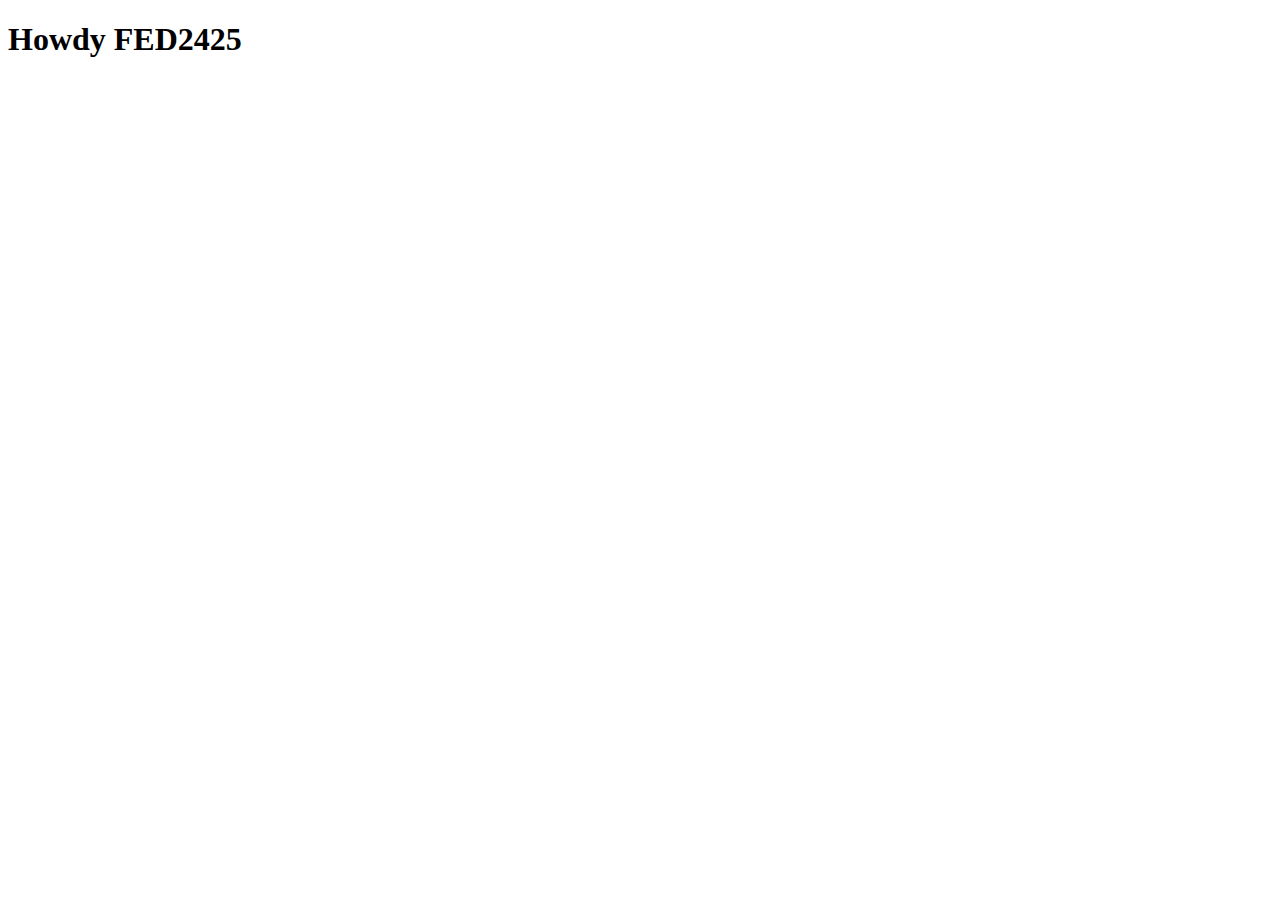
==== index.html @ fa29b537 "Add files via upload" ====
<!DOCTYPE html>
<html lang="nl">
	
<head>
	<meta charset="UTF-8">
	<meta name="author" content="jouw naam">
	<meta name="viewport" content="width=device-width, initial-scale=1">
	
	<title>Howdy FED2425</title>
	
	<link href="styles/style.css" rel="stylesheet">
	<link rel="icon" type="image/svg+xml" href="images/favicon.svg">
</head>

<body>
	<h1>Howdy FED2425</h1>

	<script defer src="scripts/script.js"></script>
</body>
	
</html>
---- styles/style.css ----
/**************/
/* CSS REMEDY */
/**************/
*, *::after, *::before {
  box-sizing:border-box;  
}






/*********************/
/* CUSTOM PROPERTIES */
/*********************/
:root {
	/* startje */
	--color-text:#111;
	--color-background:#eee;
}





/****************/
/* JOUW STYLING */
/****************/

/* jouw code */
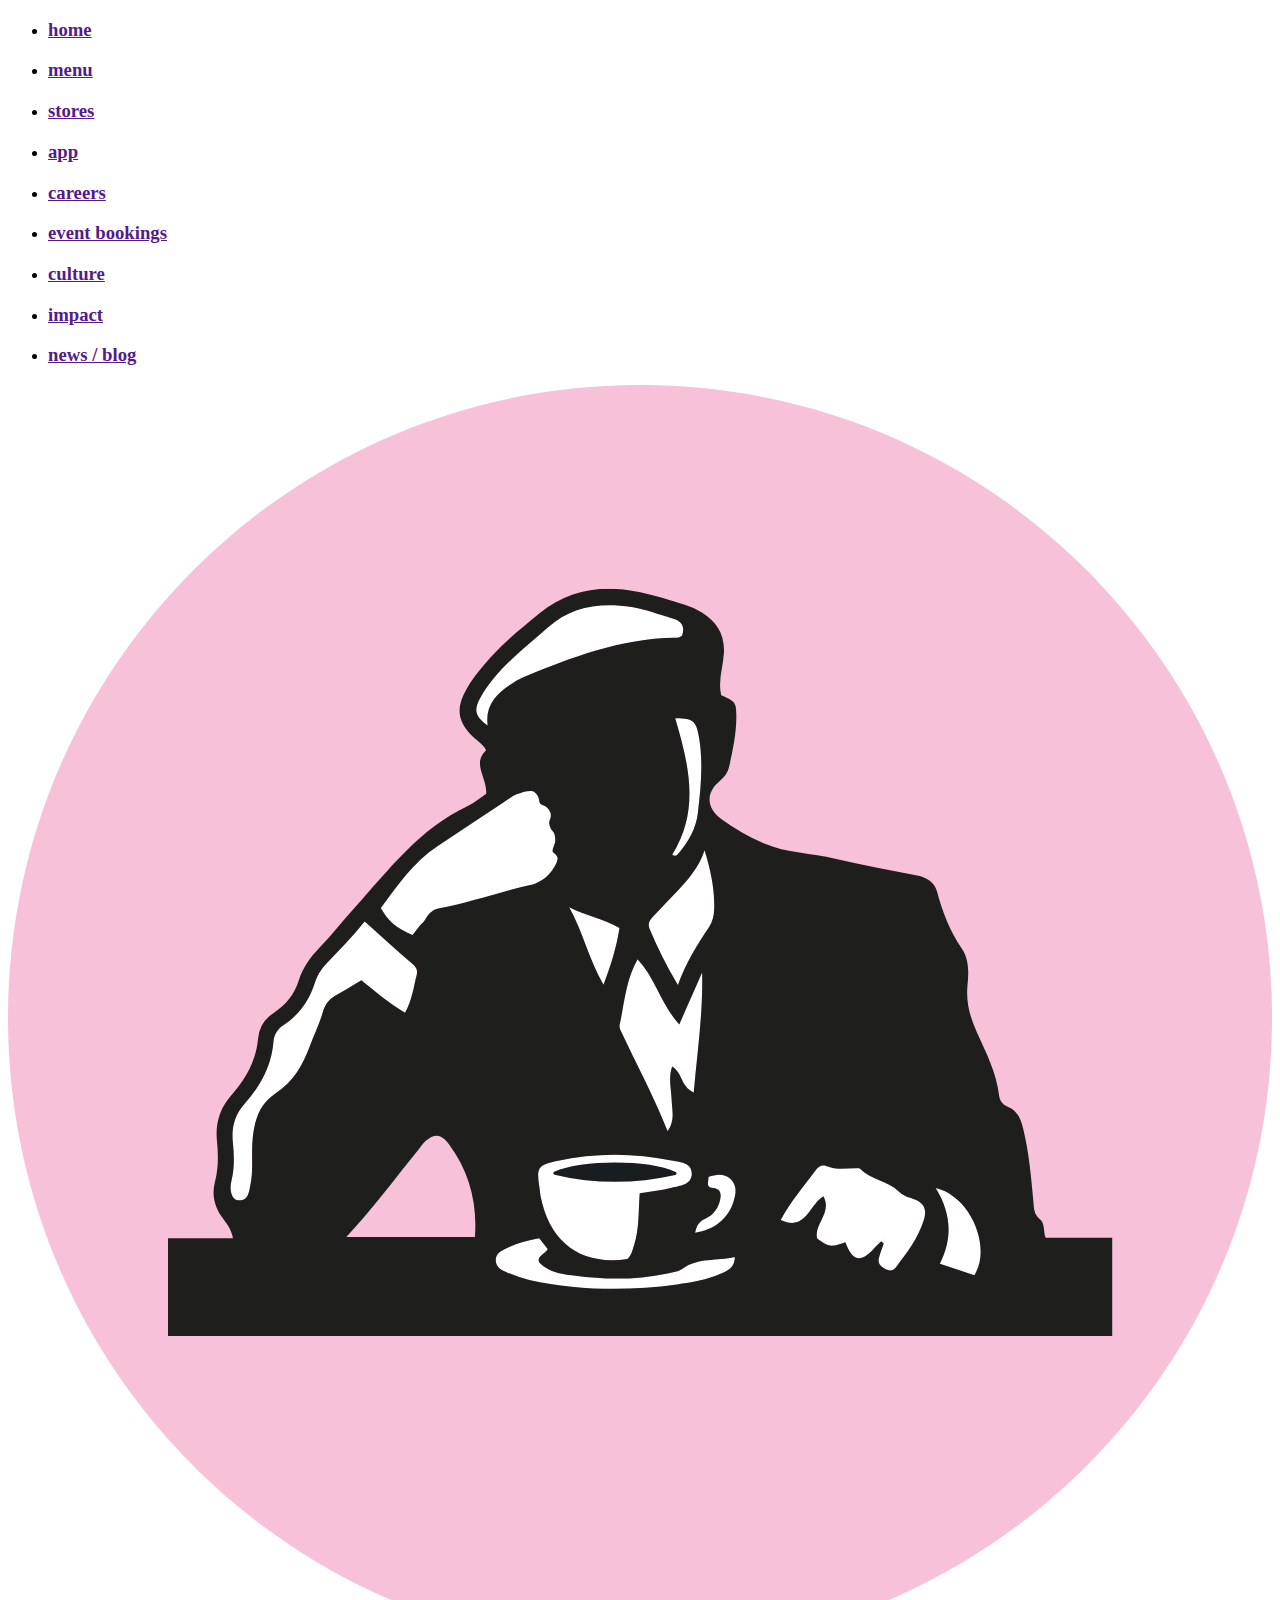
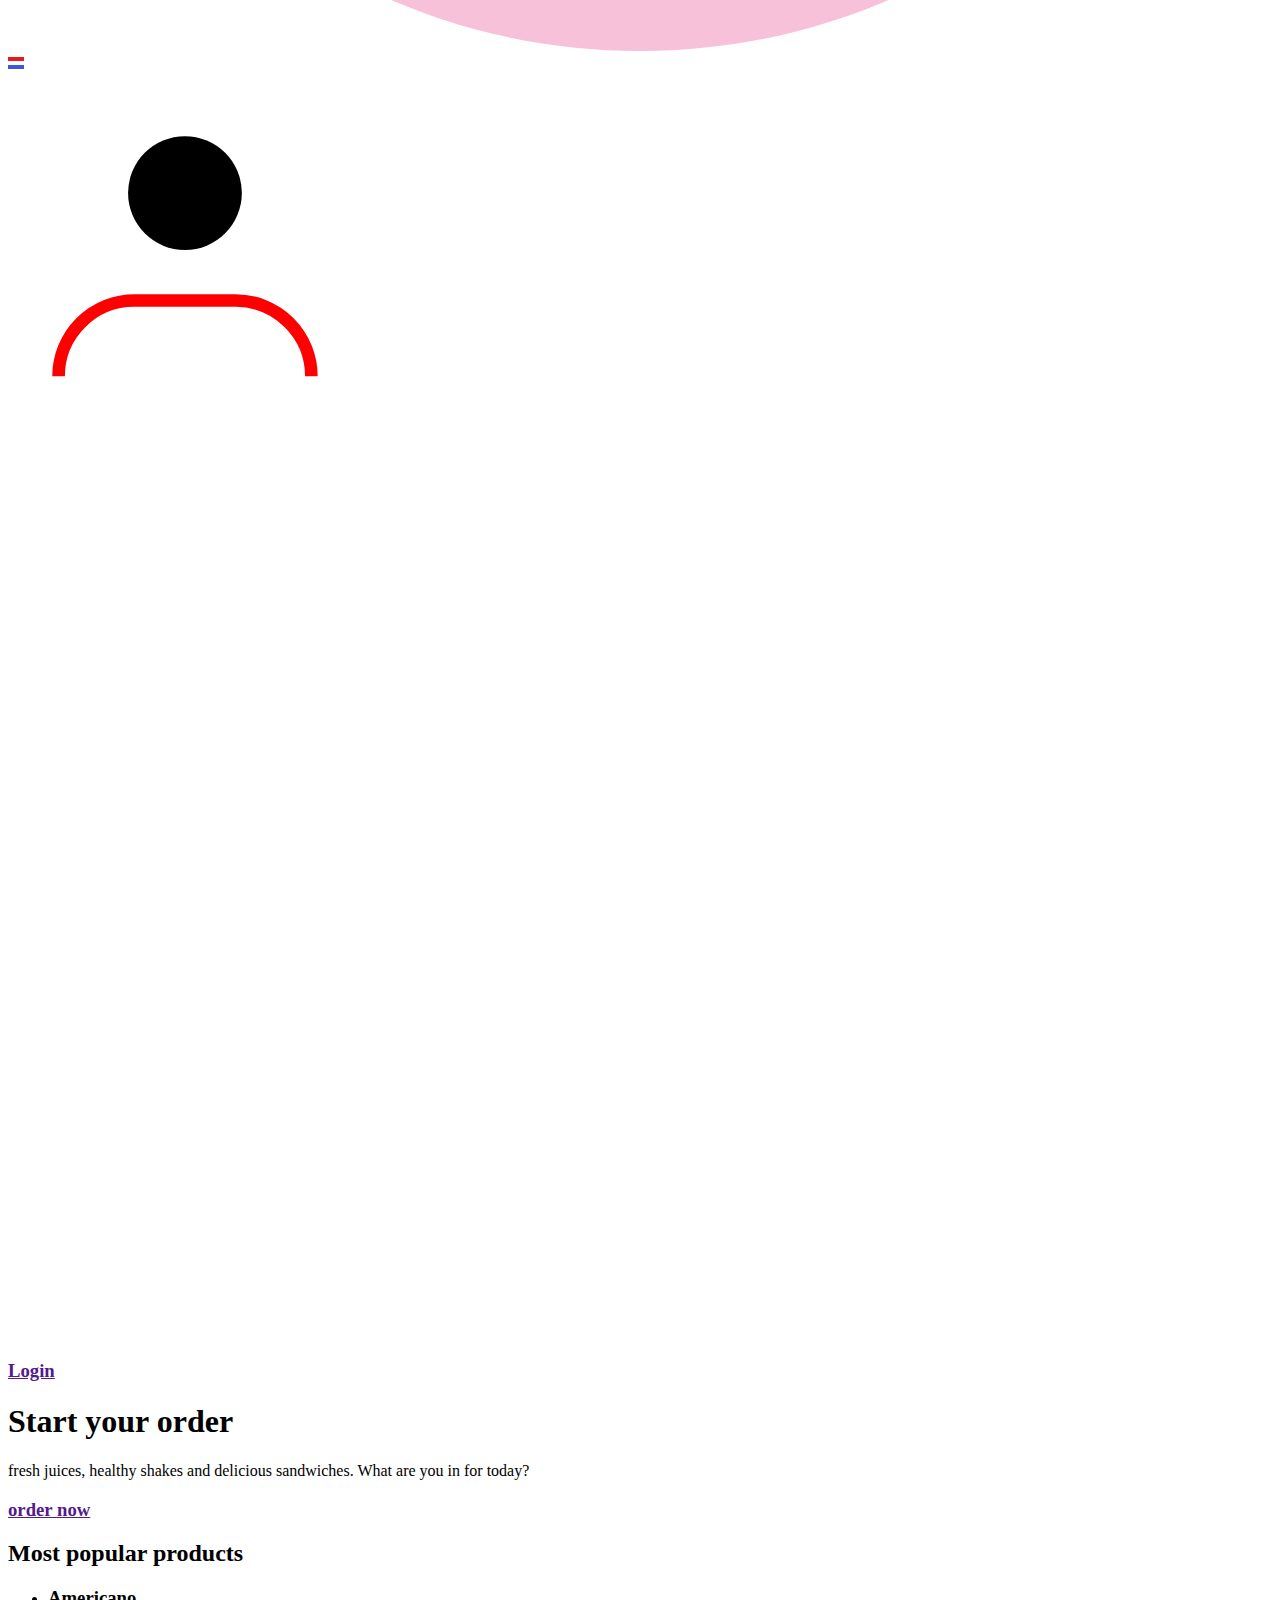
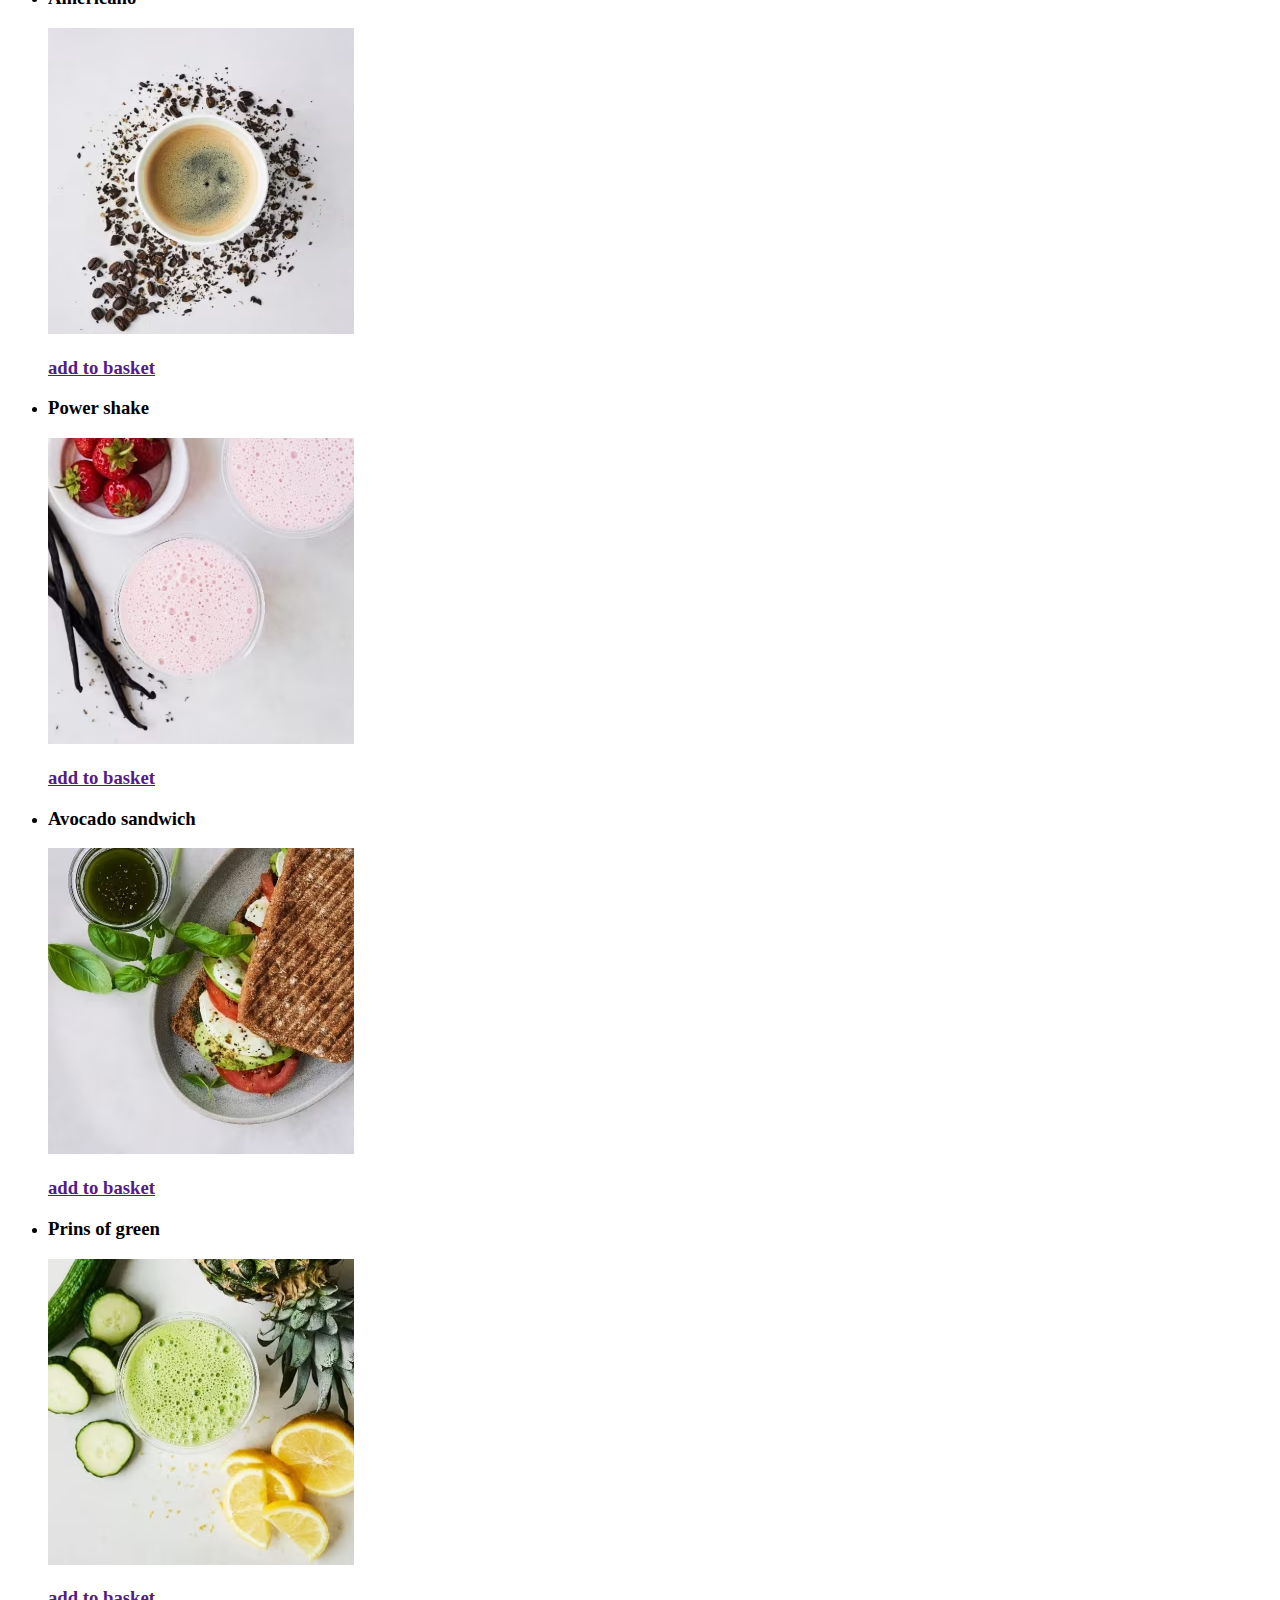
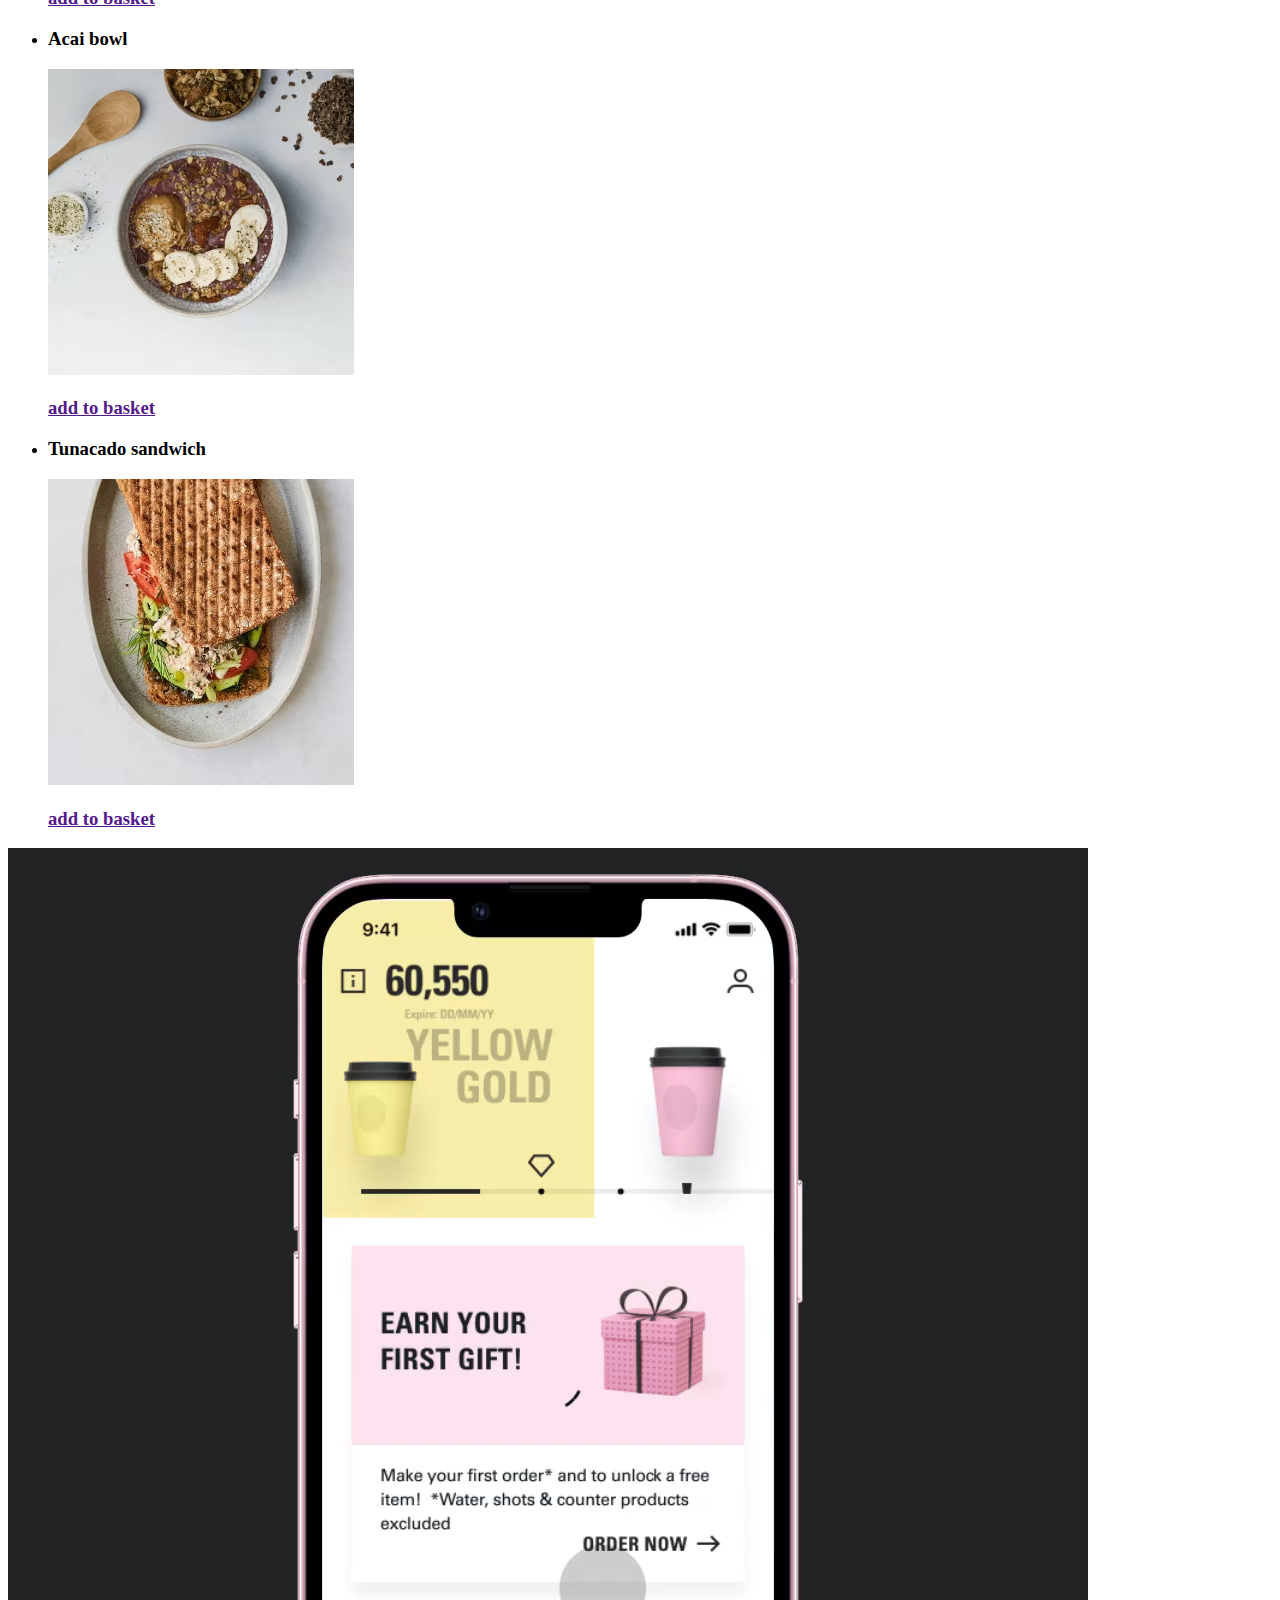
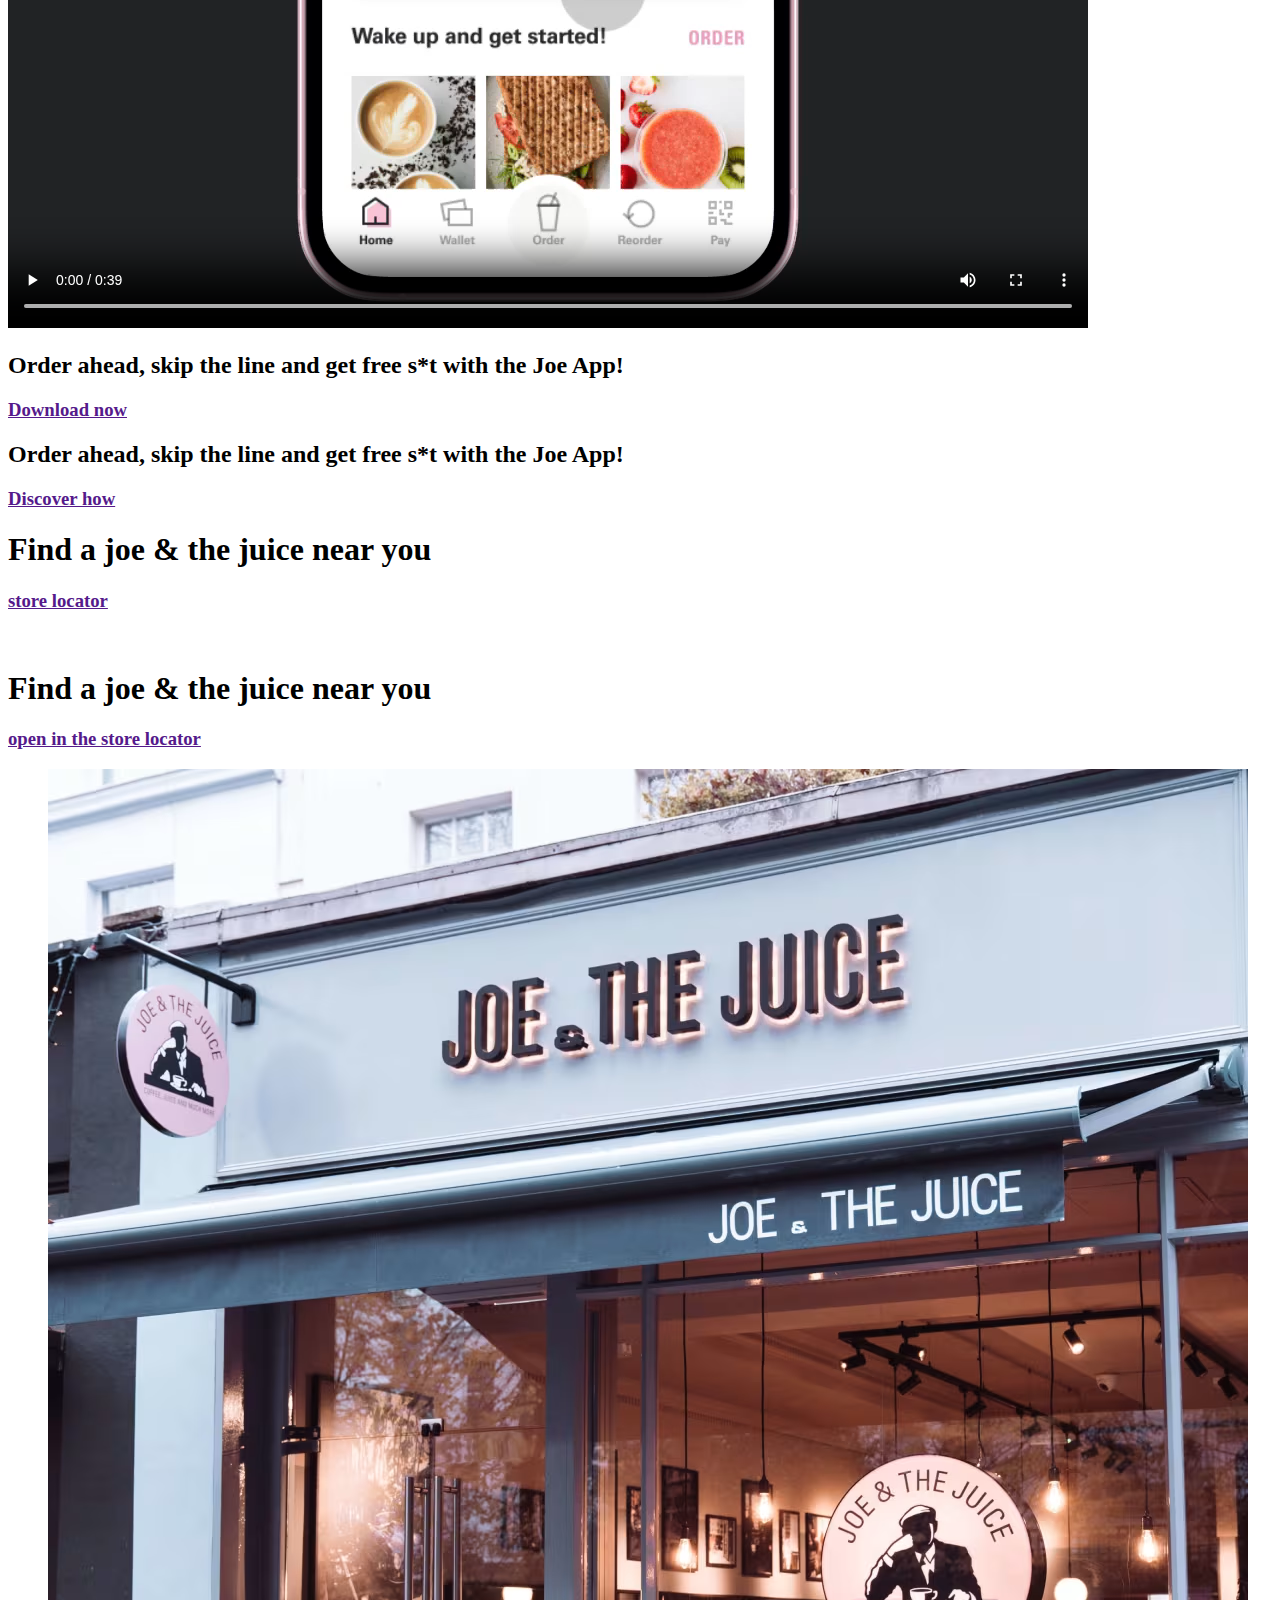
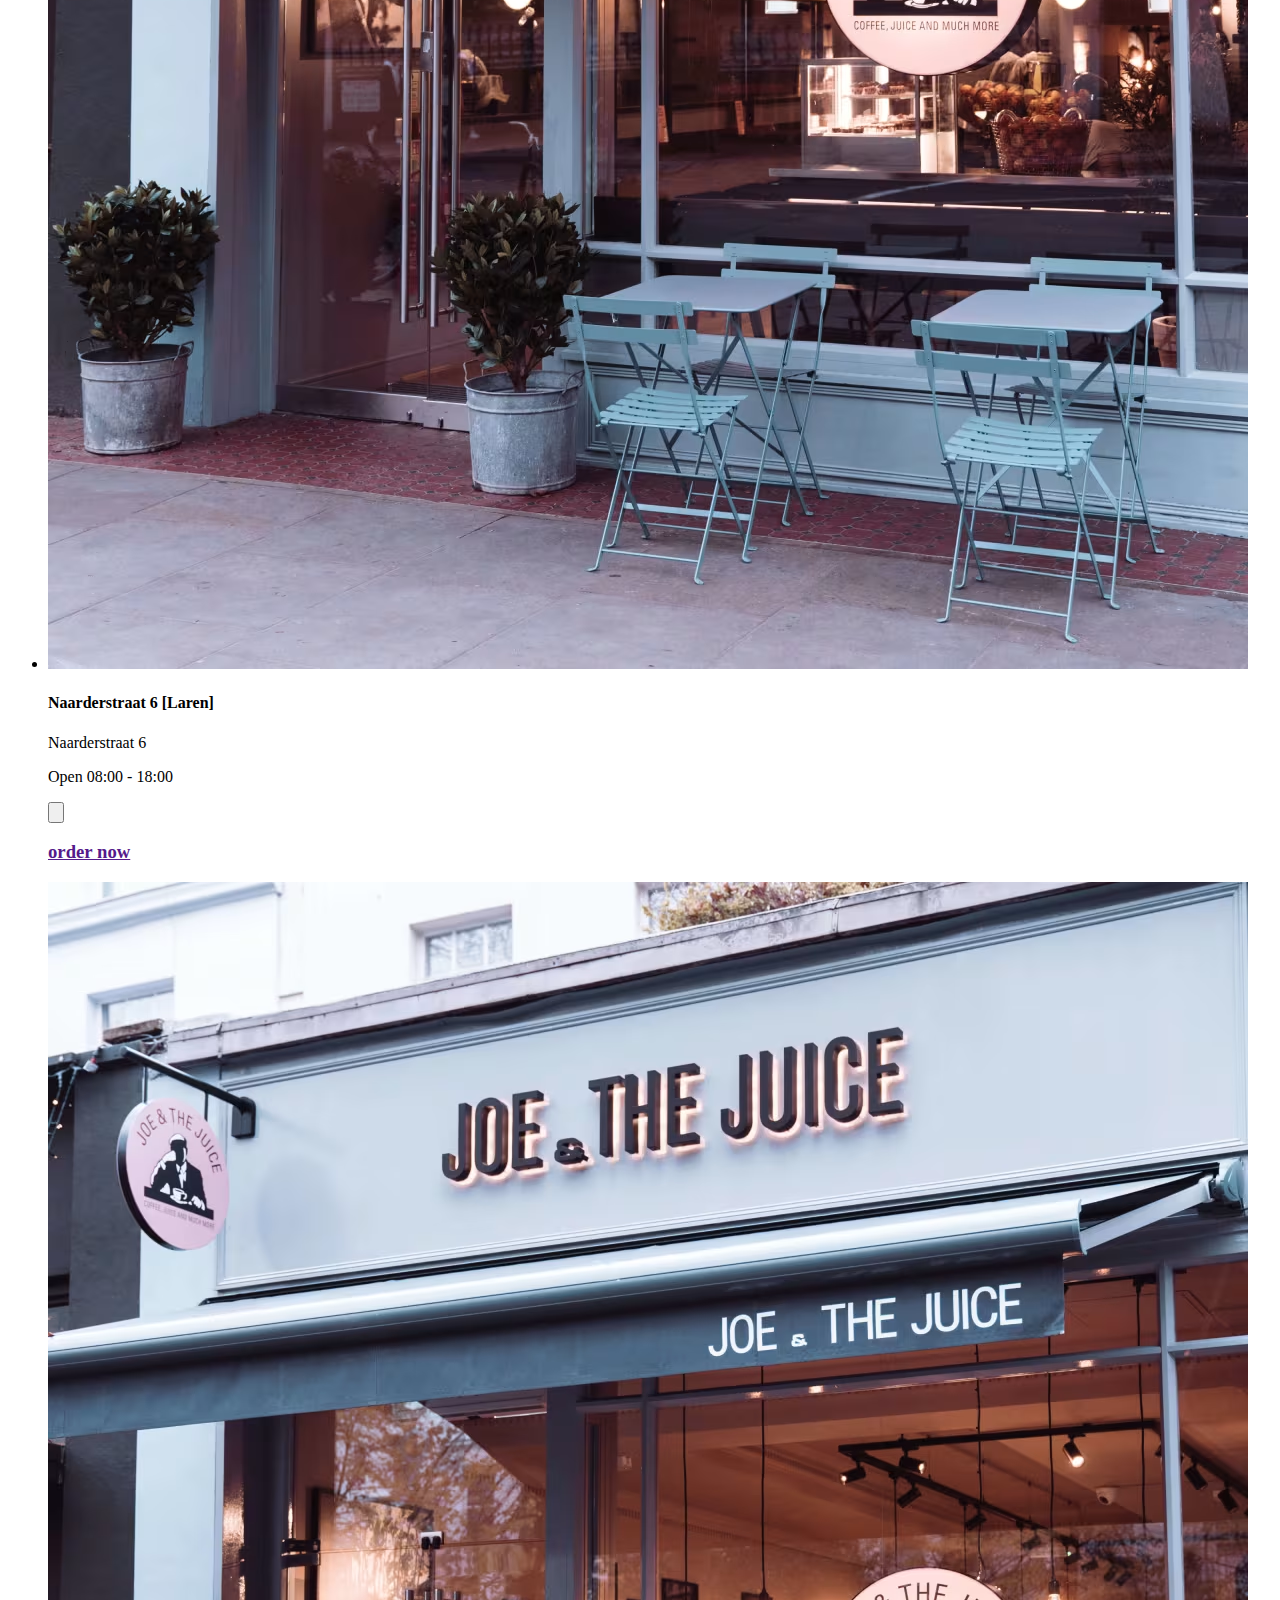
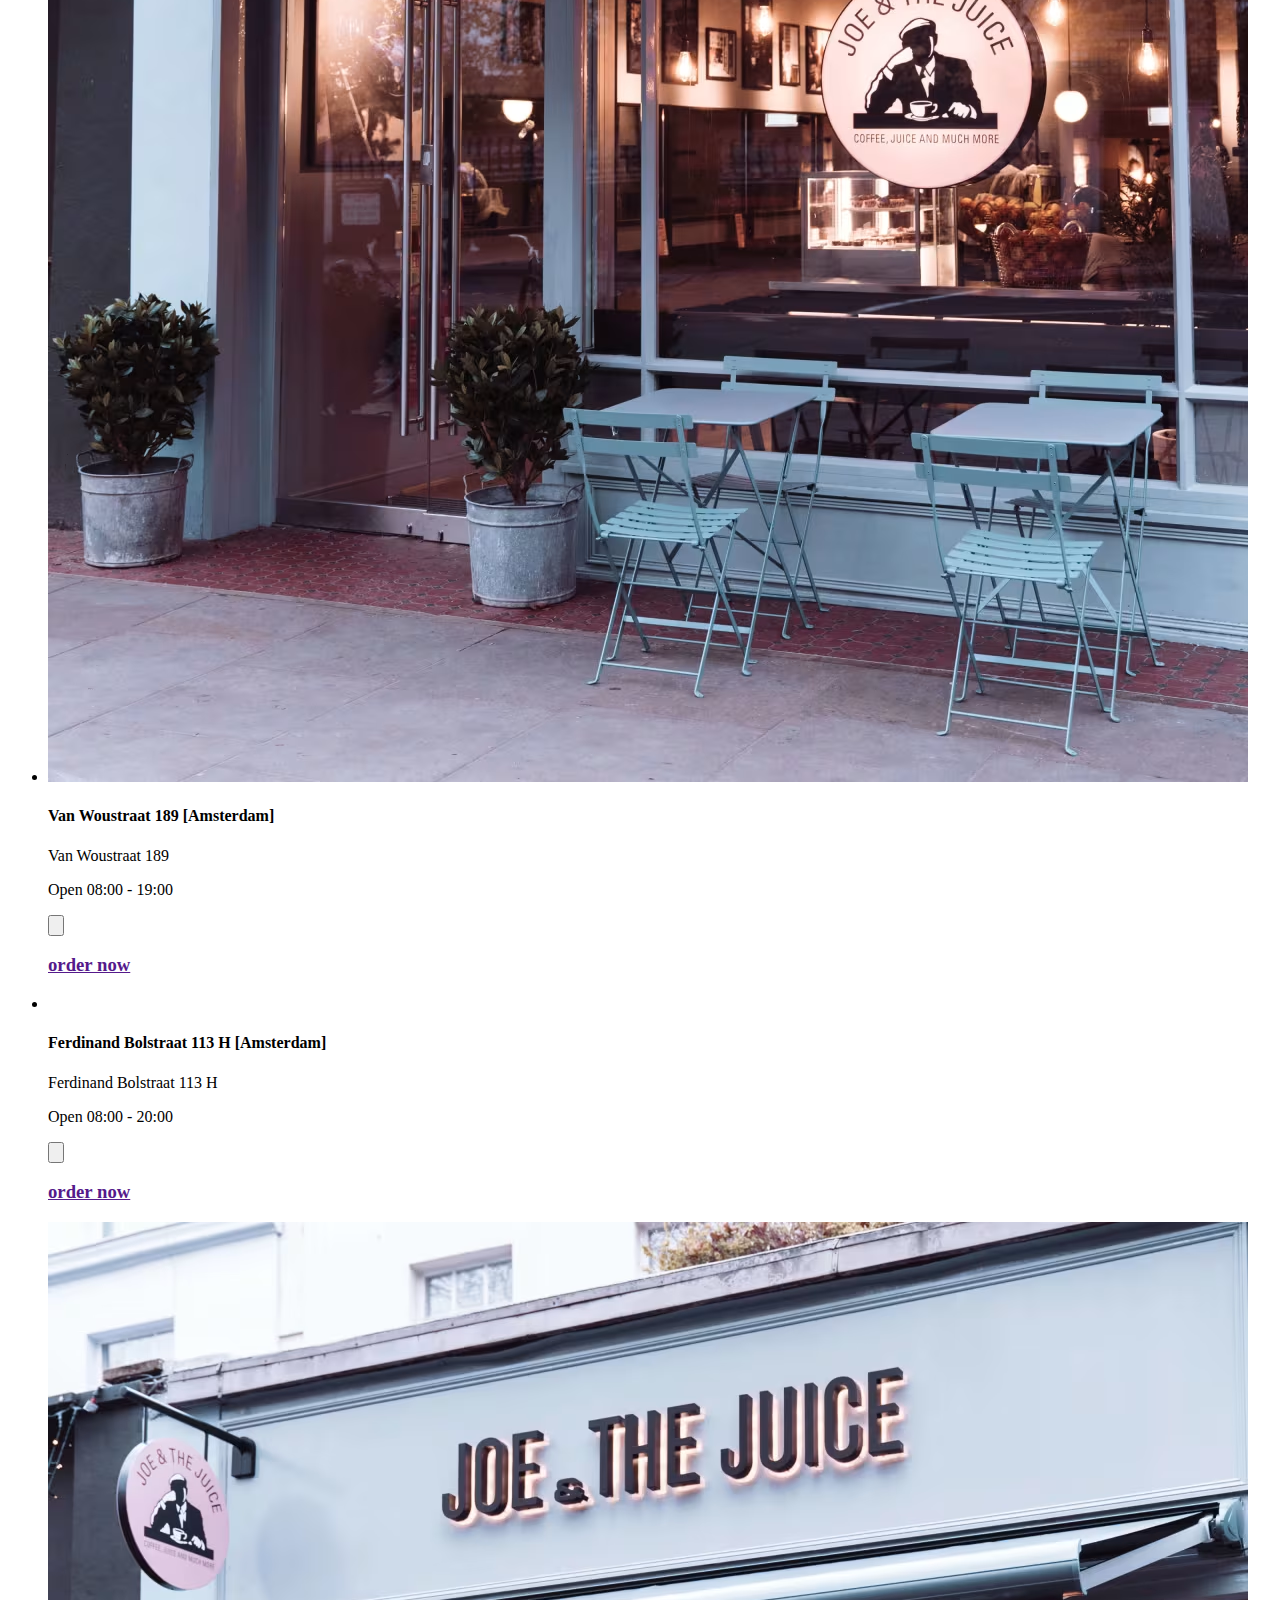
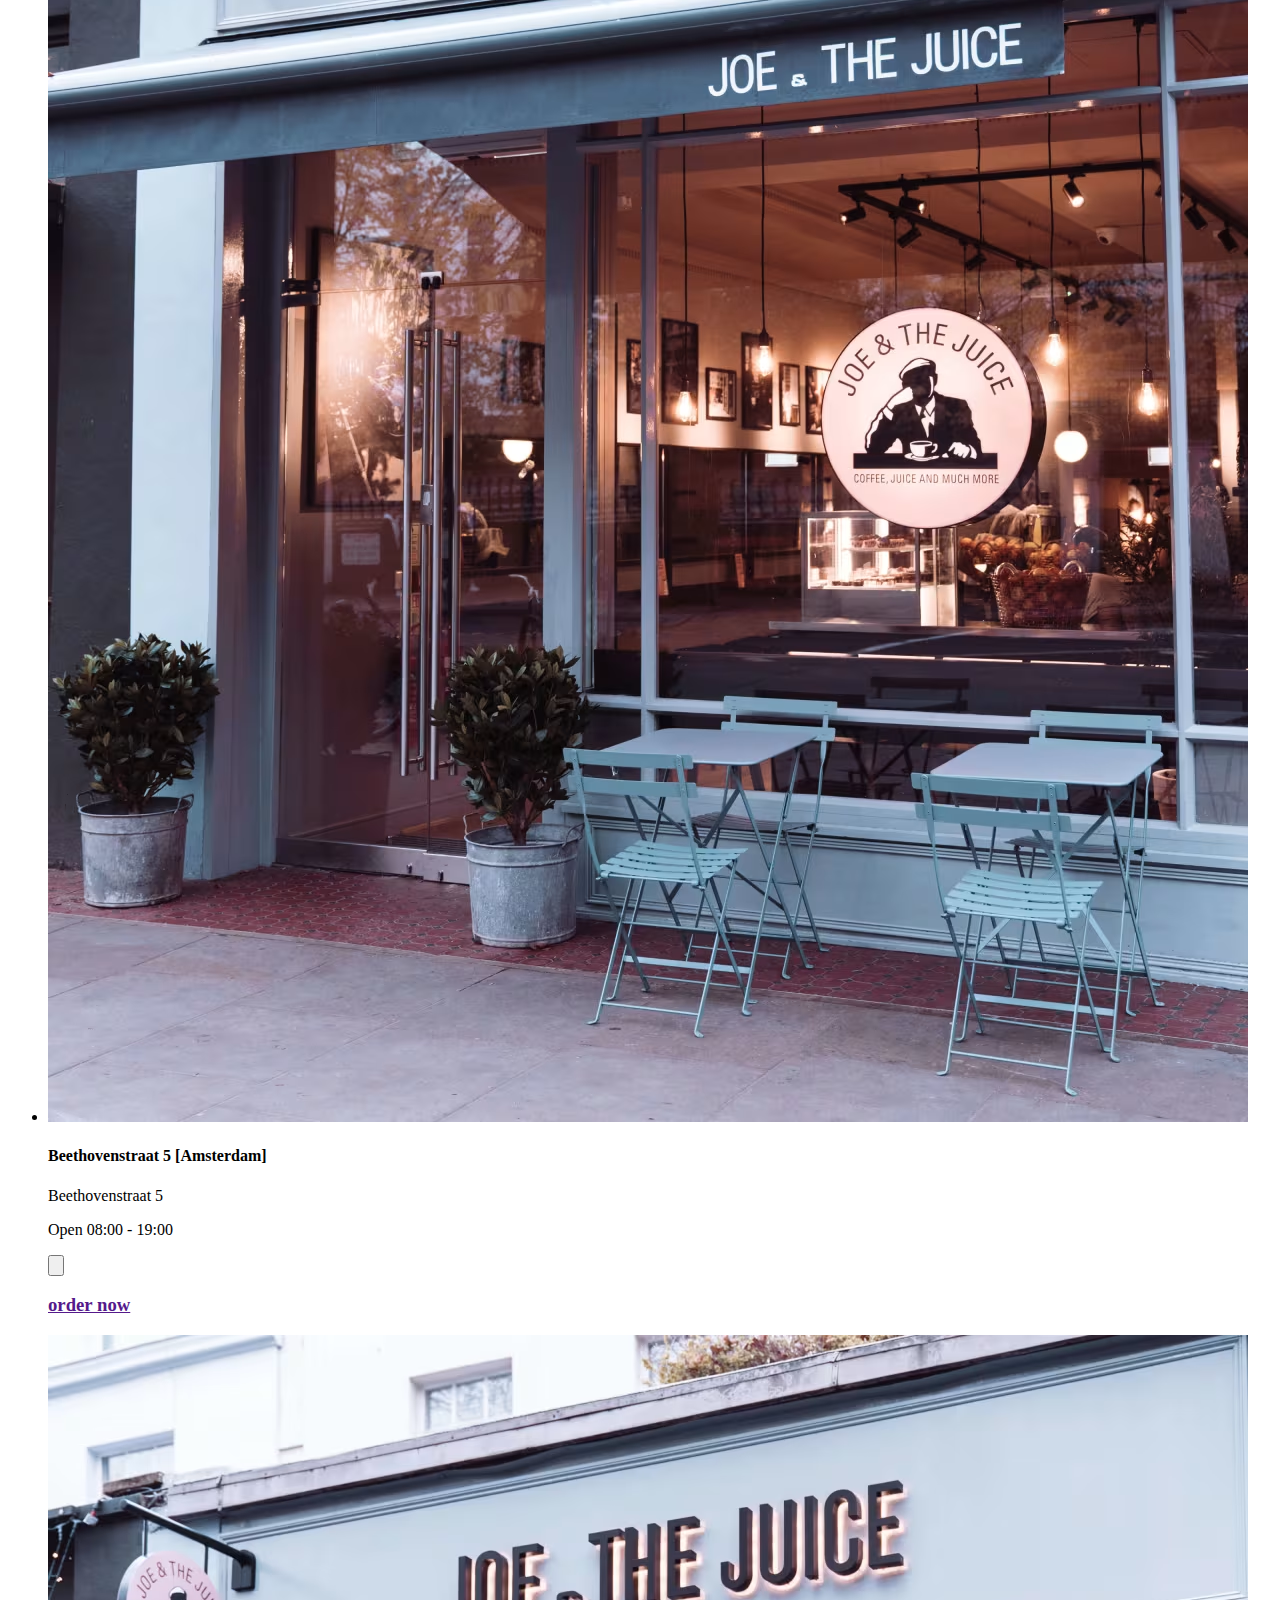
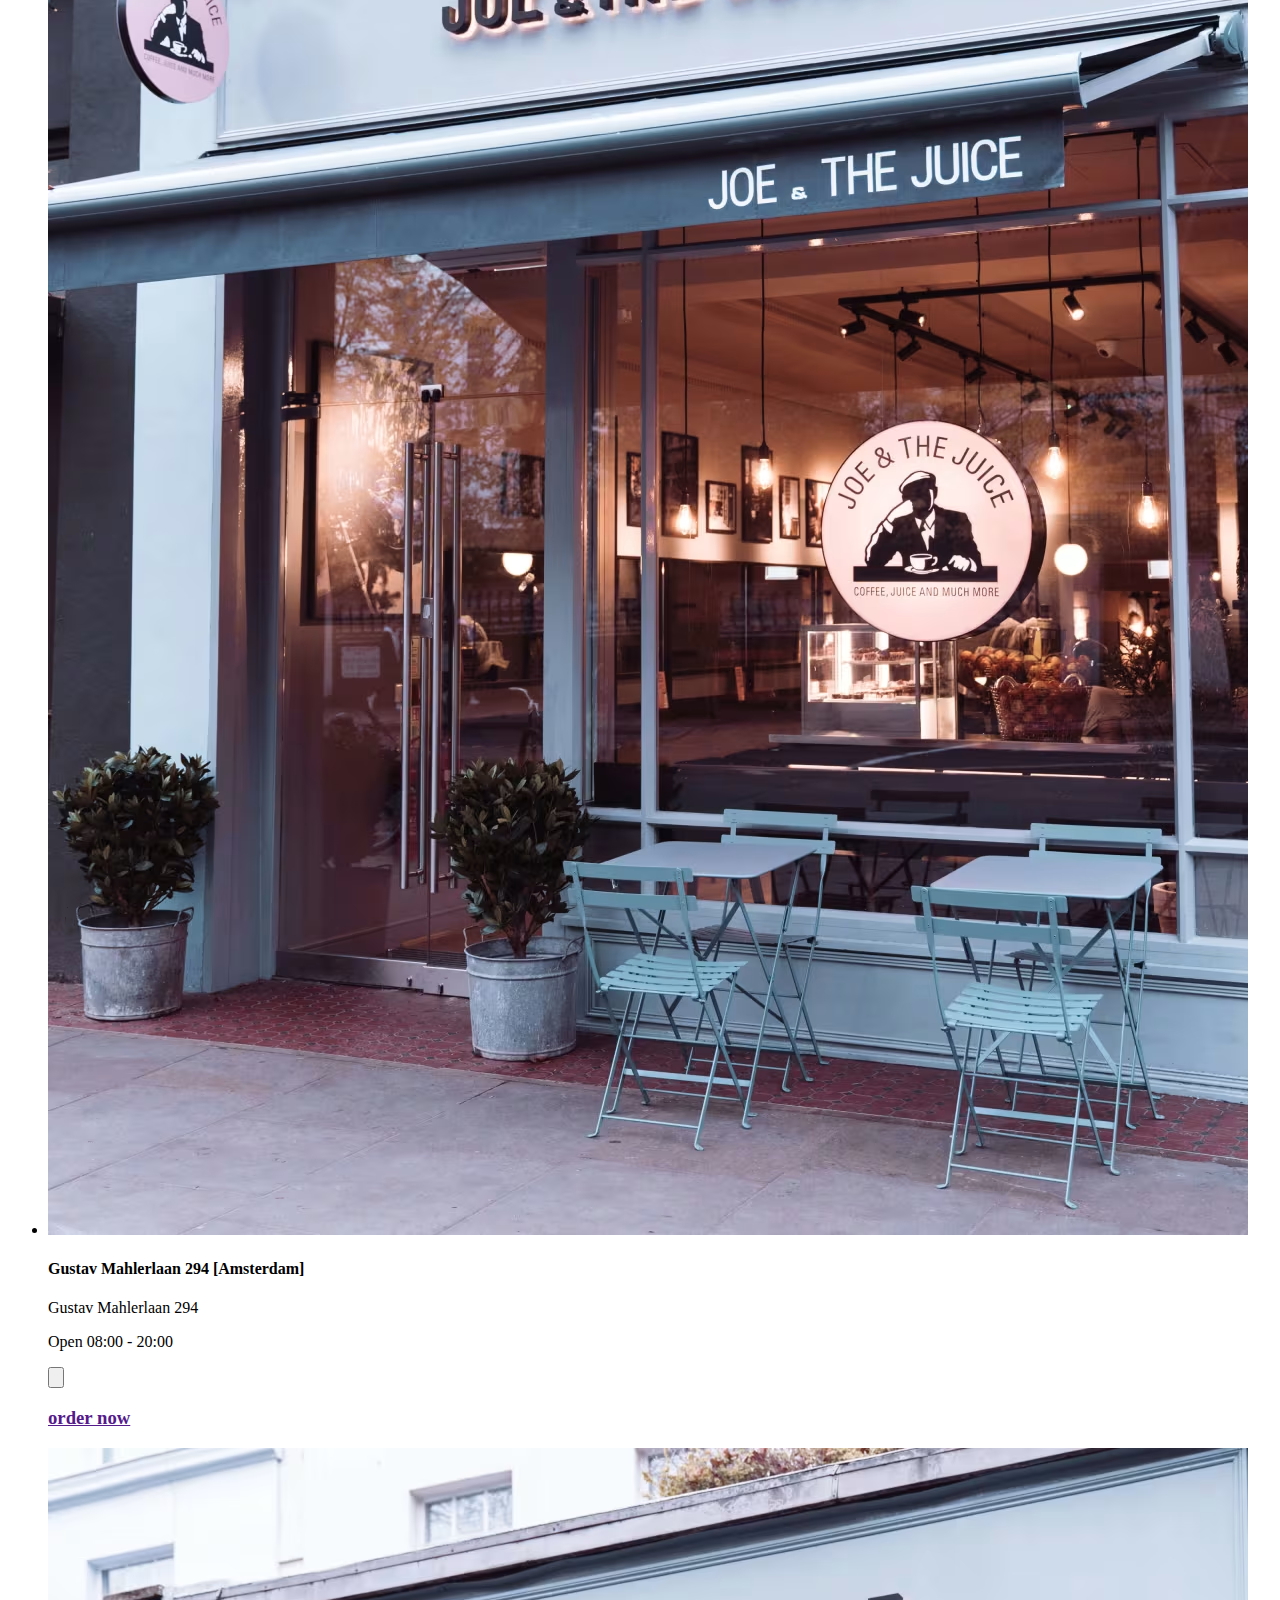
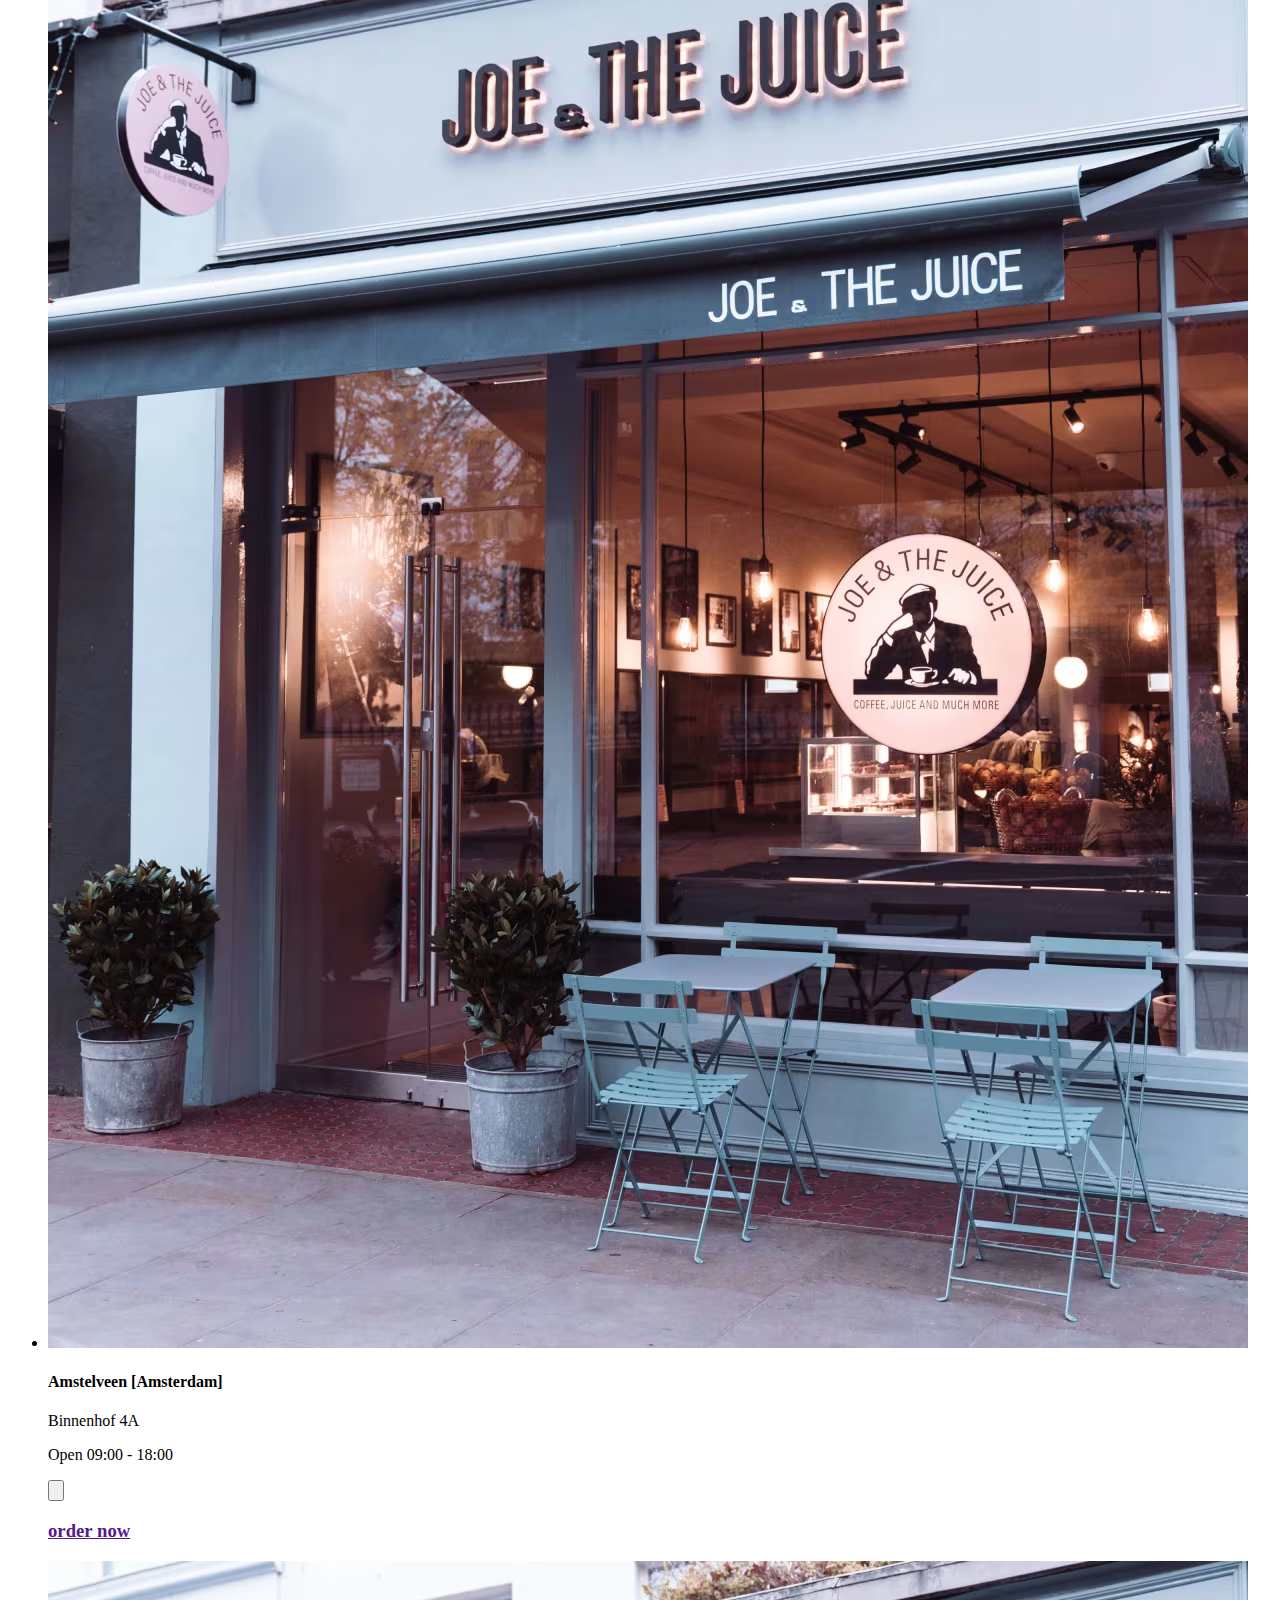
==== commit fa7fa7a2: "Add files via upload" ====
--- a/index.html
+++ b/index.html
@@ -1,21 +1,337 @@
 <!DOCTYPE html>
 <html lang="nl">
-	
+
 <head>
 	<meta charset="UTF-8">
 	<meta name="author" content="jouw naam">
 	<meta name="viewport" content="width=device-width, initial-scale=1">
-	
+
 	<title>Howdy FED2425</title>
-	
+
 	<link href="styles/style.css" rel="stylesheet">
 	<link rel="icon" type="image/svg+xml" href="images/favicon.svg">
 </head>
 
 <body>
-	<h1>Howdy FED2425</h1>
-
+	<Header>
+		<nav>
+			<ul>
+				<li>
+					<a href="">
+						<h3>home</h3>
+
+					</a>
+				</li>
+				<li>
+					<a href="">
+						<h3>menu</h3>
+
+					</a>
+				</li>
+				<li>
+					<a href="">
+						<h3>stores</h3>
+
+					</a>
+				</li>
+				<li>
+					<a href="">
+						<h3>app</h3>
+
+					</a>
+				</li>
+				<li>
+					<a href="">
+						<h3>careers</h3>
+
+					</a>
+				</li>
+				<li>
+					<a href="">
+						<h3>event bookings</h3>
+
+					</a>
+				</li>
+				<li>
+					<a href="">
+						<h3>culture</h3>
+
+					</a>
+				</li>
+				<li>
+					<a href="">
+						<h3>impact</h3>
+
+					</a>
+				</li>
+				<li>
+					<a href="">
+						<h3>news / blog</h3>
+
+					</a>
+				</li>
+			</ul>
+		</nav>
+		<a href="">
+			<img src="./images/logo.svg" alt="logo">
+		</a>
+		<a href="">
+			<img src="./images/vlag.svg" alt="language">
+		</a>
+		<a href="">
+			<svg viewBox="0 0 100 100" xmlns="http://www.w3.org/2000/svg">
+				<path fill="none" stroke="red" d="M4 24a6 6 0 016-6h8a6 6 0 016 6h0" />
+				<circle cx="14" cy="9.5" r="4.5"></circle>
+			</svg>
+			<h3>Login</h3>
+		</a>
+	</Header>
+
+	<main>
+		<header>
+			<h1>Start your order</h1>
+			<p>fresh juices, healthy shakes and delicious sandwiches. What are you in for today?</p>
+			<a href="">
+				<h3>order now</h3>
+			</a>
+			<section>
+				<h2>Most popular products</h2>
+				<ul>
+					<li>
+						<h3>Americano</h3>
+						<img src="./images/Cup_of_Joe-x2.avif" alt="">
+						<a href="">
+							<h3>add to basket</h3>
+						</a>
+					</li>
+					<li>
+						<h3>Power shake</h3>
+						<img src="./images/Power_Shake-x2.avif" alt="">
+						<a href="">
+							<h3>add to basket</h3>
+						</a>
+					</li>
+					<li>
+						<h3>Avocado sandwich</h3>
+						<img src="./images/Avocadotoast-x2.avif" alt="">
+						<a href="">
+							<h3>add to basket</h3>
+						</a>
+					</li>
+					<li>
+						<h3>Prins of green</h3>
+						<img src="./images/Prince_of_Greensap-x2.avif" alt="">
+						<a href="">
+							<h3>add to basket</h3>
+						</a>
+					</li>
+					<li>
+						<h3>Acai bowl</h3>
+						<img src="./images/acaibowl_178.avif" alt="">
+						<a href="">
+							<h3>add to basket</h3>
+						</a>
+					</li>
+					<li>
+						<h3>Tunacado sandwich</h3>
+						<img src="./images/TUNACADO2.avif " alt="">
+						<a href="">
+							<h3>add to basket</h3>
+						</a>
+					</li>
+				</ul>
+			</section>
+			<section>
+				<video id="video" controls>
+					<source src="./videos/video-homepagina.mp4" />
+				</video>
+				<h2>Order ahead, skip the line and get free s*t with the Joe App!</h2>
+				<a href="">
+					<h3>Download now</h3>
+				</a>
+			</section>
+			<section>
+				<h2>Order ahead, skip the line and get free s*t with the Joe App!</h2>
+				<a href="">
+					<h3>Discover how</h3>
+				</a>
+			</section>
+			<section>
+				<h1>Find a joe & the juice near you</h1>
+				<a href="">
+					<h3>store locator</h3>
+				</a>
+				<img src="" alt="">
+			</section>
+			<section>
+				<h1>Find a joe & the juice near you</h1>
+				<a href="">
+					<h3>open in the store locator</h3>
+				</a>
+			</section>
+			<section>
+				<ul>
+					<li>
+						<img src="./images/winkel beter.avif" alt="">
+						<h4>Naarderstraat 6 [Laren]</h4>
+						<p>Naarderstraat 6</p>
+						<p>Open 08:00 - 18:00</p>
+						<button><img src="" alt=""></button>
+						<a href="">
+							<h3>order now</h3>
+						</a>
+					</li>
+					<li>
+						<img src="./images/winkel beter.avif" alt="">
+						<h4>Van Woustraat 189 [Amsterdam]</h4>
+						<p>Van Woustraat 189</p>
+						<p>Open 08:00 - 19:00</p>
+						<button><img src="" alt=""></button>
+						<a href="">
+							<h3>order now</h3>
+						</a>
+					</li>
+					<li>
+						<img src="" alt="">
+						<h4>Ferdinand Bolstraat 113 H [Amsterdam]</h4>
+						<p>Ferdinand Bolstraat 113 H </p>
+						<p>Open 08:00 - 20:00</p>
+						<button><img src="" alt=""></button>
+						<a href="">
+							<h3>order now</h3>
+						</a>
+					</li>
+					<li>
+						<img src="./images/winkel beter.avif" alt="">
+						<h4>Beethovenstraat 5 [Amsterdam]</h4>
+						<p>Beethovenstraat 5</p>
+						<p>Open 08:00 - 19:00</p>
+						<button><img src="" alt=""></button>
+						<a href="">
+							<h3>order now</h3>
+						</a>
+					</li>
+					<li>
+						<img src="./images/winkel beter.avif" alt="">
+						<h4>Gustav Mahlerlaan 294 [Amsterdam]</h4>
+						<p>Gustav Mahlerlaan 294</p>
+						<p>Open 08:00 - 20:00</p>
+						<button><img src="" alt=""></button>
+						<a href="">
+							<h3>order now</h3>
+						</a>
+					</li>
+					<li>
+						<img src="./images/winkel beter.avif" alt="">
+						<h4>Amstelveen [Amsterdam]</h4>
+						<p>Binnenhof 4A</p>
+						<p>Open 09:00 - 18:00</p>
+						<button><img src="" alt=""></button>
+						<a href="">
+							<h3>order now</h3>
+						</a>
+					</li>
+					<li>
+						<img src="./images/winkel beter.avif" alt="">
+						<h4>Van Baerlestraat 40 [Amsterdam]</h4>
+						<p>Van Baerlestraat 40</p>
+						<p>Open 08:00 - 19:00</p>
+						<button><img src="" alt=""></button>
+						<a href="">
+							<h3>order now</h3>
+						</a>
+					</li>
+					<li>
+						<img src="./images/winkel beter.avif" alt="">
+						<h4>Runstraat 13 [Amsterdam]</h4>
+						<p>Runstraat 13</p>
+						<p>Open 07:00 - 20:00</p>
+						<button><img src="" alt=""></button>
+						<a href="">
+							<h3>order now</h3>
+						</a>
+					</li>
+					<li>
+						<img src="./images/winkel beter.avif" alt="">
+						<h4>Cornelis Schuytstraat 50 [Amsterdam]</h4>
+						<p>Cornelis Schuytstraat 50</p>
+						<p>Open 07:00 - 20:00</p>
+						<button><img src="" alt=""></button>
+						<a href="">
+							<h3>order now</h3>
+						</a>
+					</li>
+				</ul>
+			</section>
+			<Section>
+				<h3>Sign up for newsletters!</h3>
+				<p>Join our email list and be the first to know about great deals, product launches, events, and many
+					more fun updates.</p>
+				<form action="/url" method="GET">
+					<input type="text" name="name" placeholder="Enter your e-mail here">
+				</form>
+				<h4>Consent to marketing</h4>
+				<p>I hereby allow JOE & THE JUICE A/S to send me newsletters, invitations and other marketing material
+					by email and via Joe App regarding our products, services, events and competitions within food and
+					beverages. I am free to withdraw my consent at any time by clicking the unsubscribe button in the
+					email. Please find our privacy policy regarding information on the processing of your personal data
+					and your <a href="">
+						<p>right here.</p>
+					</a></p>
+				<a href="">
+					<h3>sign me up!</h3>
+				</a>
+			</Section>
+			<section>
+				<img src="" alt="">
+				<h2>Immerse yourself in the ambience of our stores</h2>
+				<a href="">
+					<h4>open spotify</h4>
+					<img src="" alt="">
+				</a>
+				<a href="">
+					<h4>open instagram</h4>
+					<img src="" alt="">
+				</a>
+			</section>
+		</header>
+	</main>
+
+	<footer>
+		<section>
+			<h2>Joe & the juice</h2>
+			<ul>
+				<li>
+					<h3>About</h3>
+				</li>
+				<li>
+					<h3>Explore</h3>
+				</li>
+				<li>
+					<h3>Get Help</h3>
+				</li>
+				<li>
+					<h3>Legal</h3>
+				</li>
+			</ul>
+		</section>
+		<section>
+			<h3>Follow Us</h3>
+			<a href=""><img src="" alt=""></a>
+			<a href=""><img src="" alt=""></a>
+			<a href=""><img src="" alt=""></a>
+		</section>
+		<a href="">
+			<p>Policies</p>
+		</a>
+		<a href="">
+			<p>Smiley Report</p>
+		</a>
+		<a href="">
+			<p>Do not sell my personal information</p>
+		</a>
+	</footer>
 	<script defer src="scripts/script.js"></script>
 </body>
-	
-</html>
+
+</html>--- a/styles/style.css
+++ b/styles/style.css
@@ -15,8 +15,10 @@
 /*********************/
 :root {
 	/* startje */
-	--color-text:#111;
-	--color-background:#eee;
+	--color-text:rgb(255,255,255);
+	--color-background:rgb(38,40,43);
+	--color-button:rgb(248,193,217);
+	--color-knopje:rgb(154,155,156);
 }
 
 
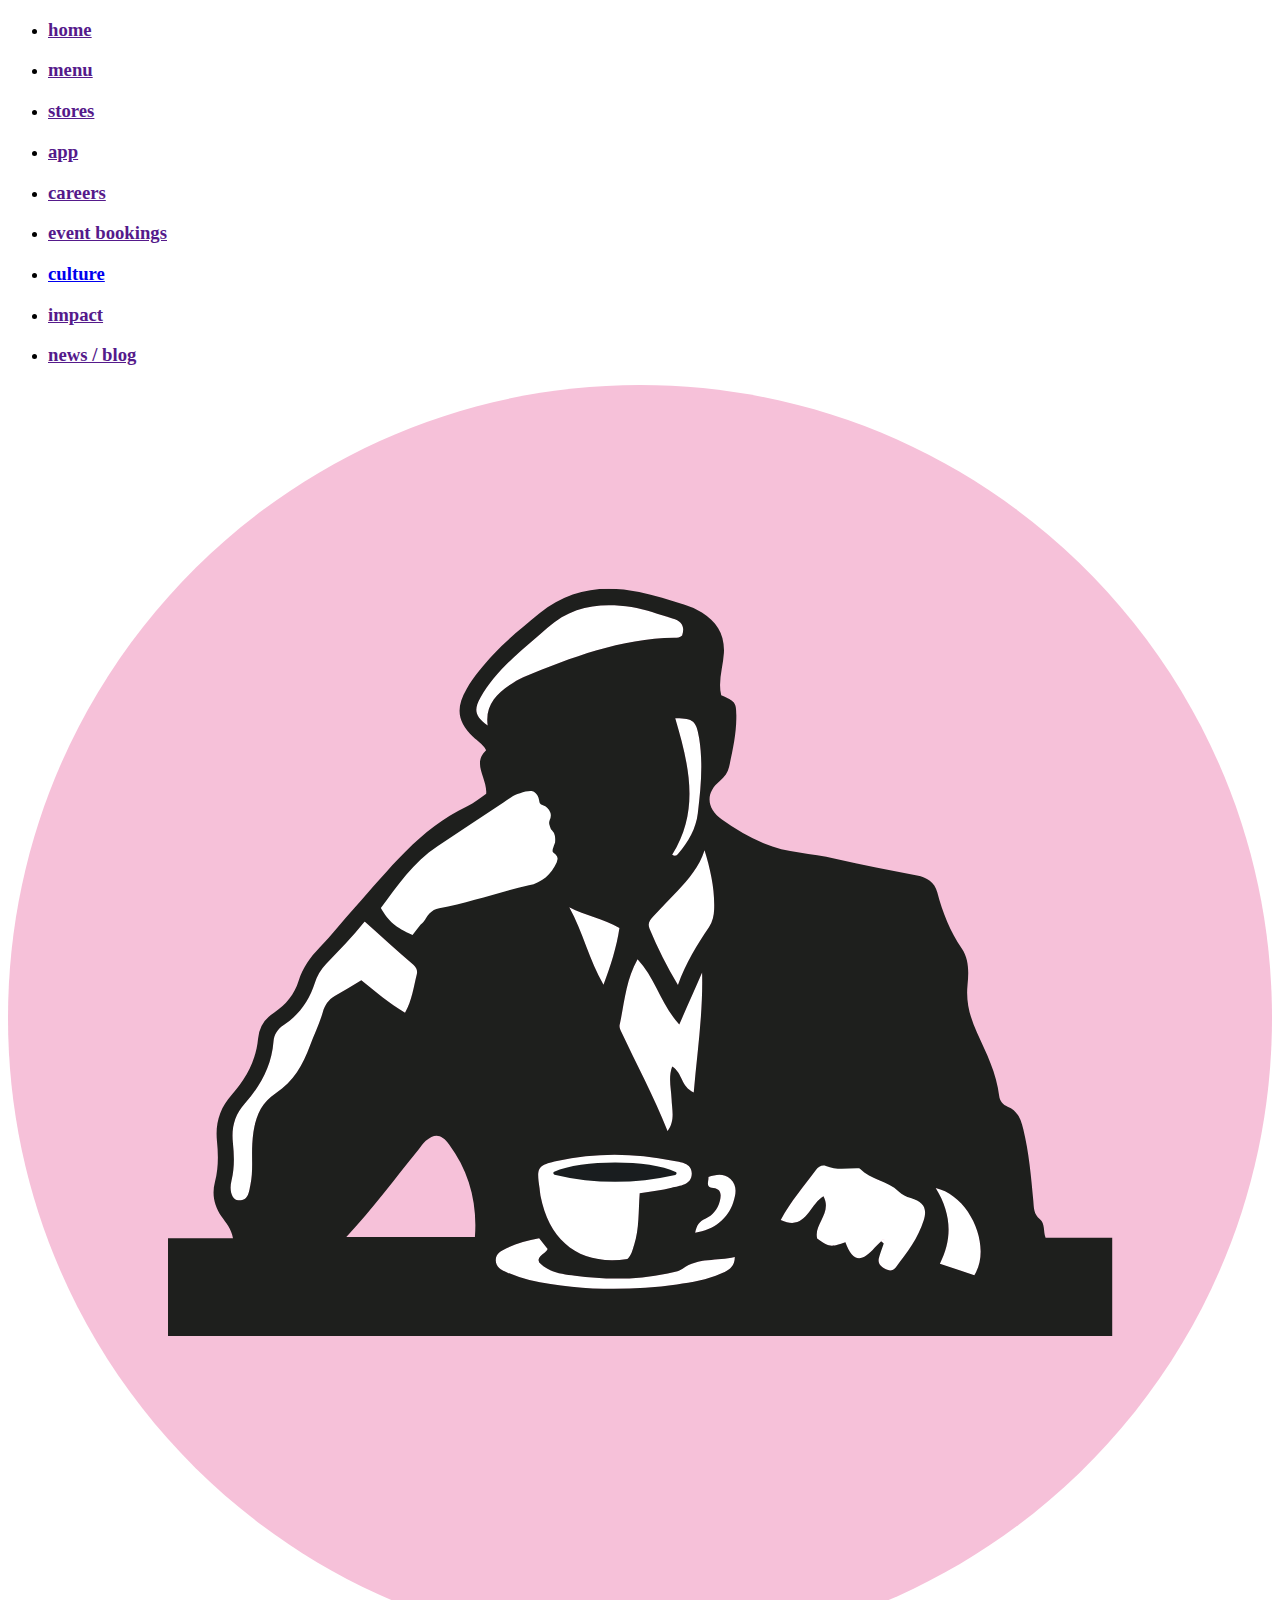
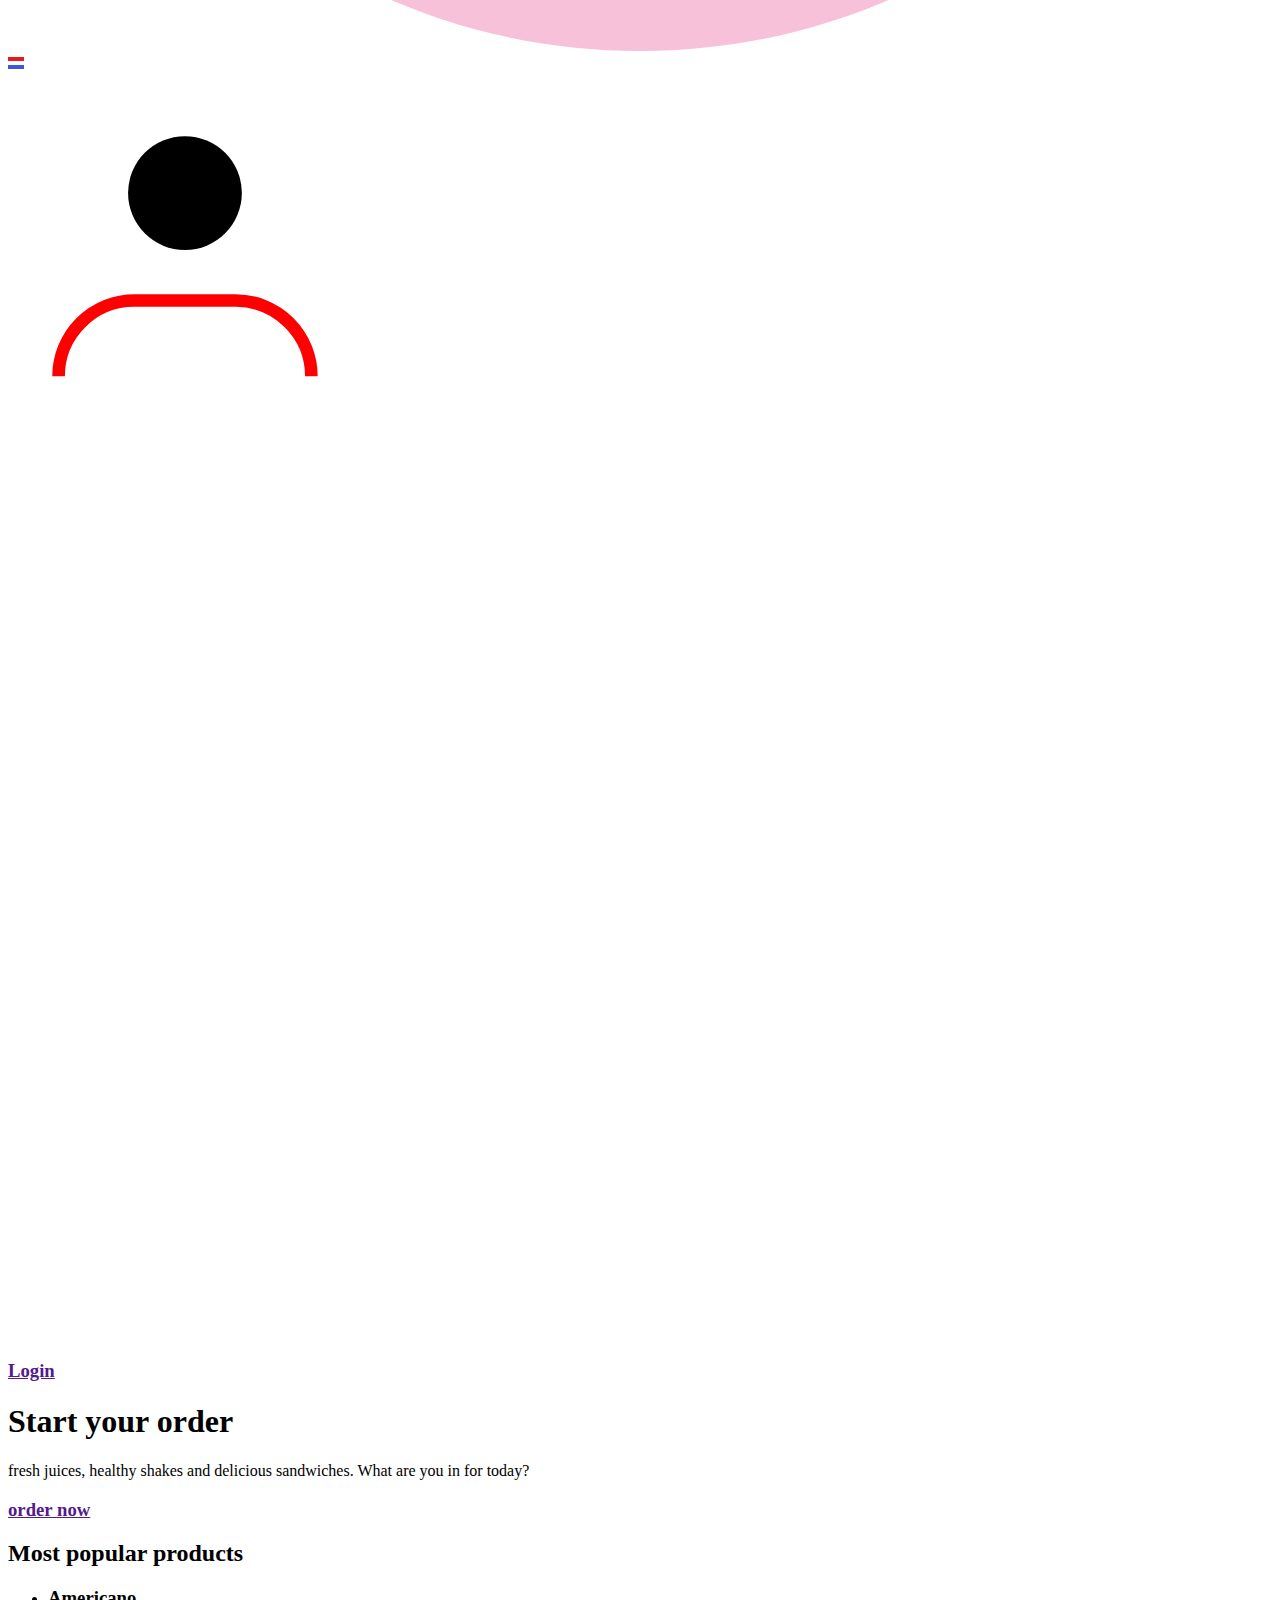
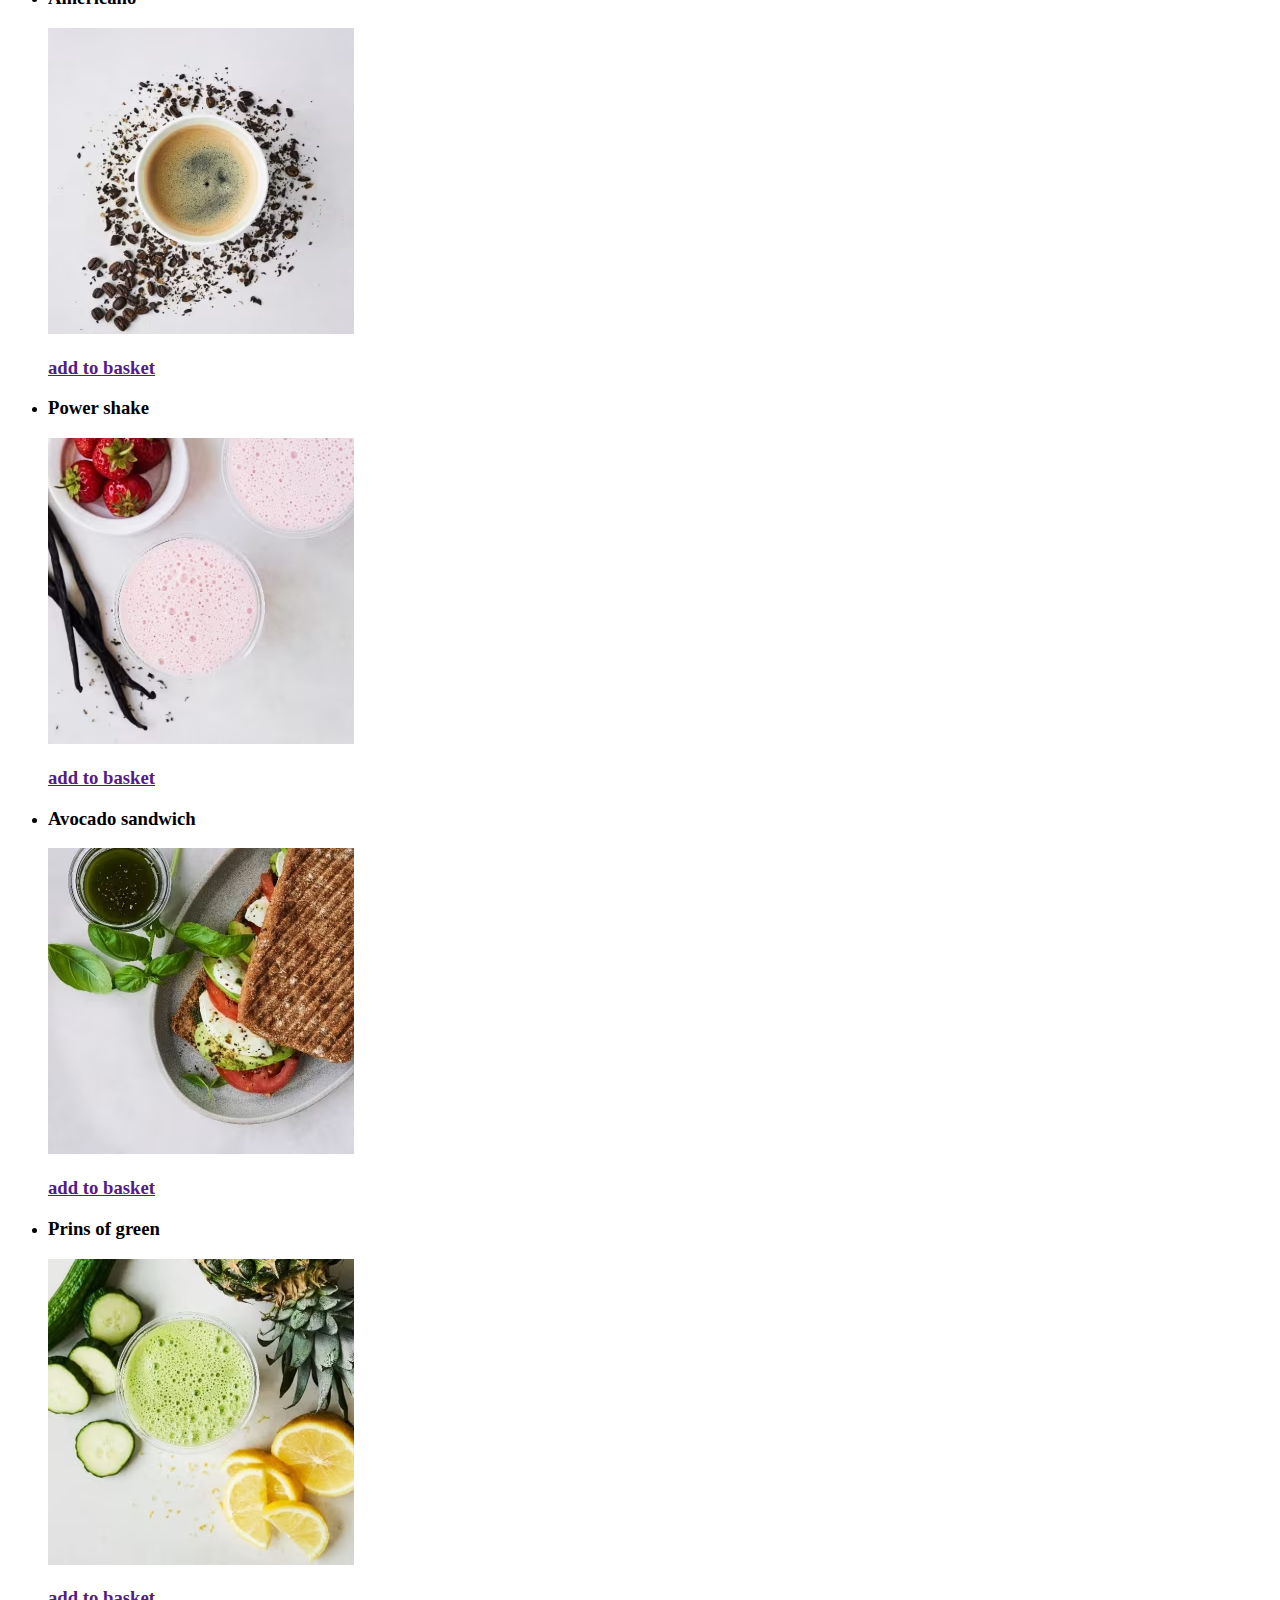
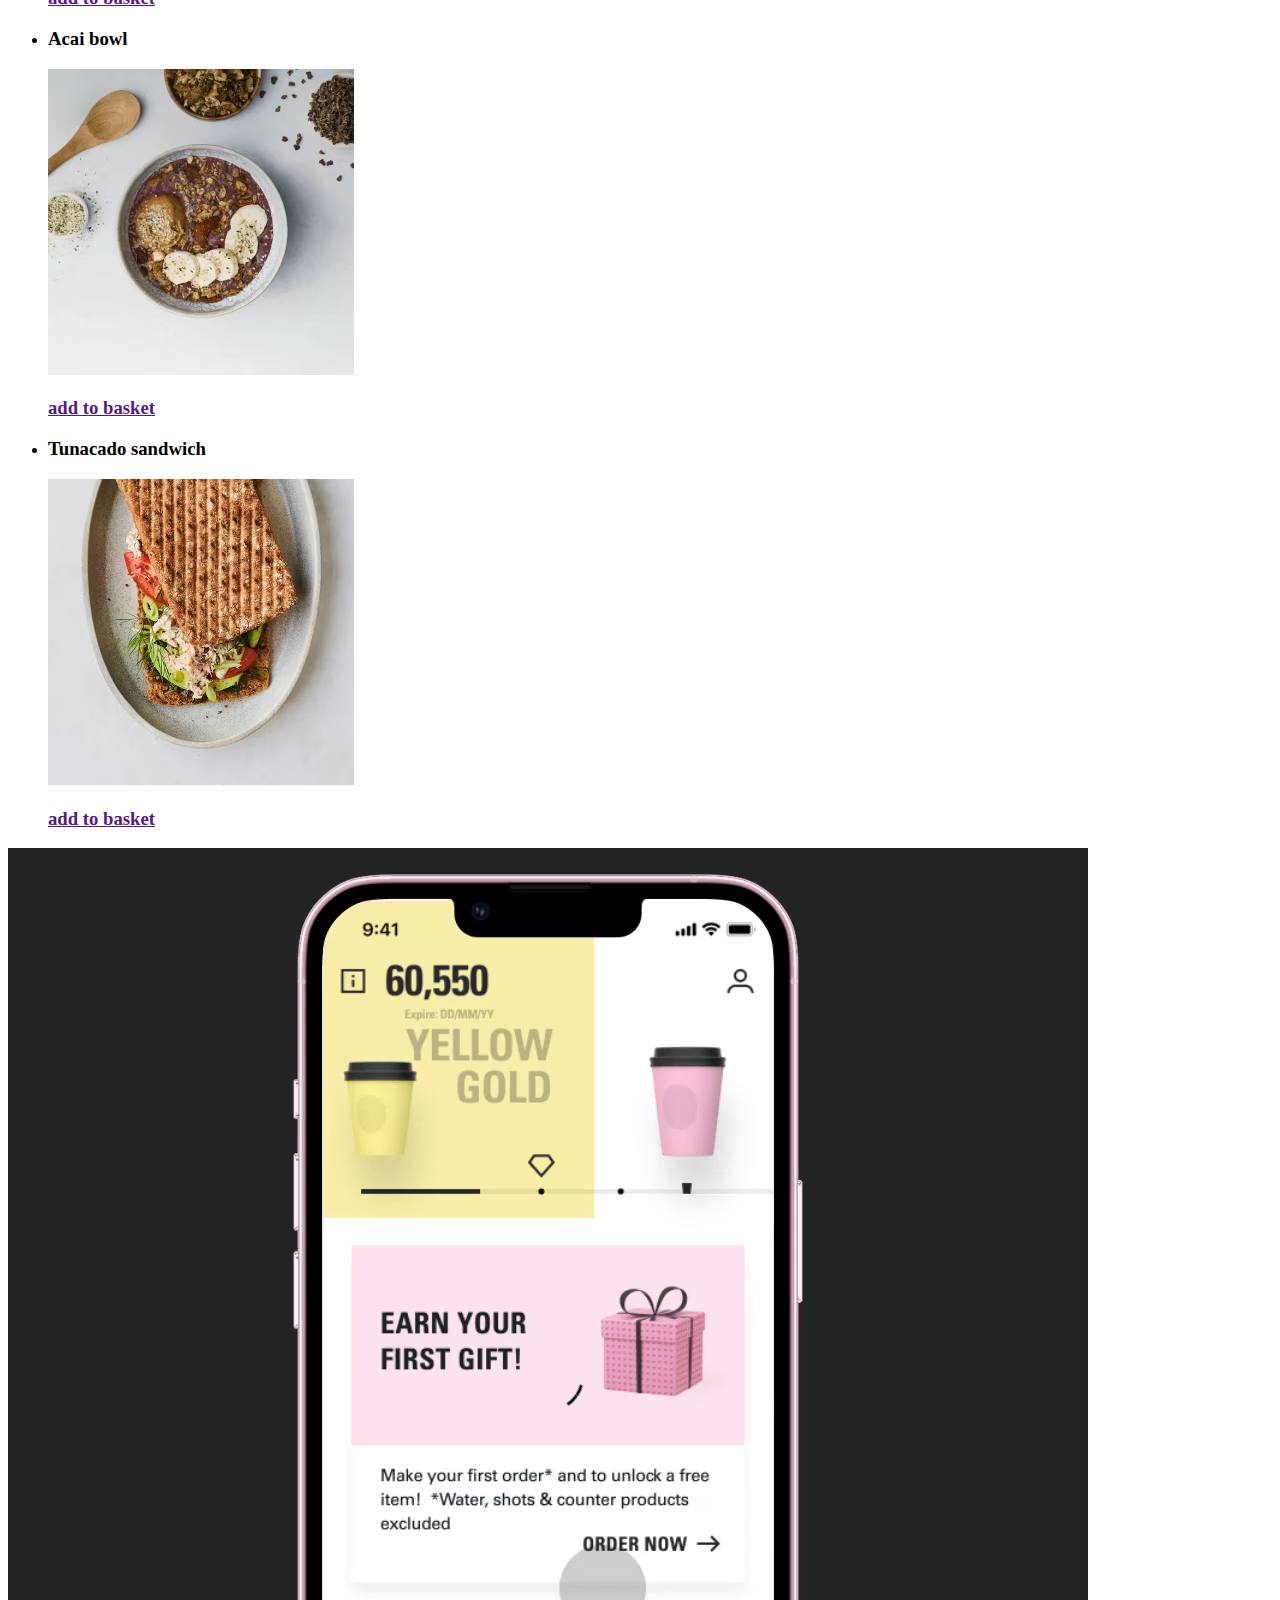
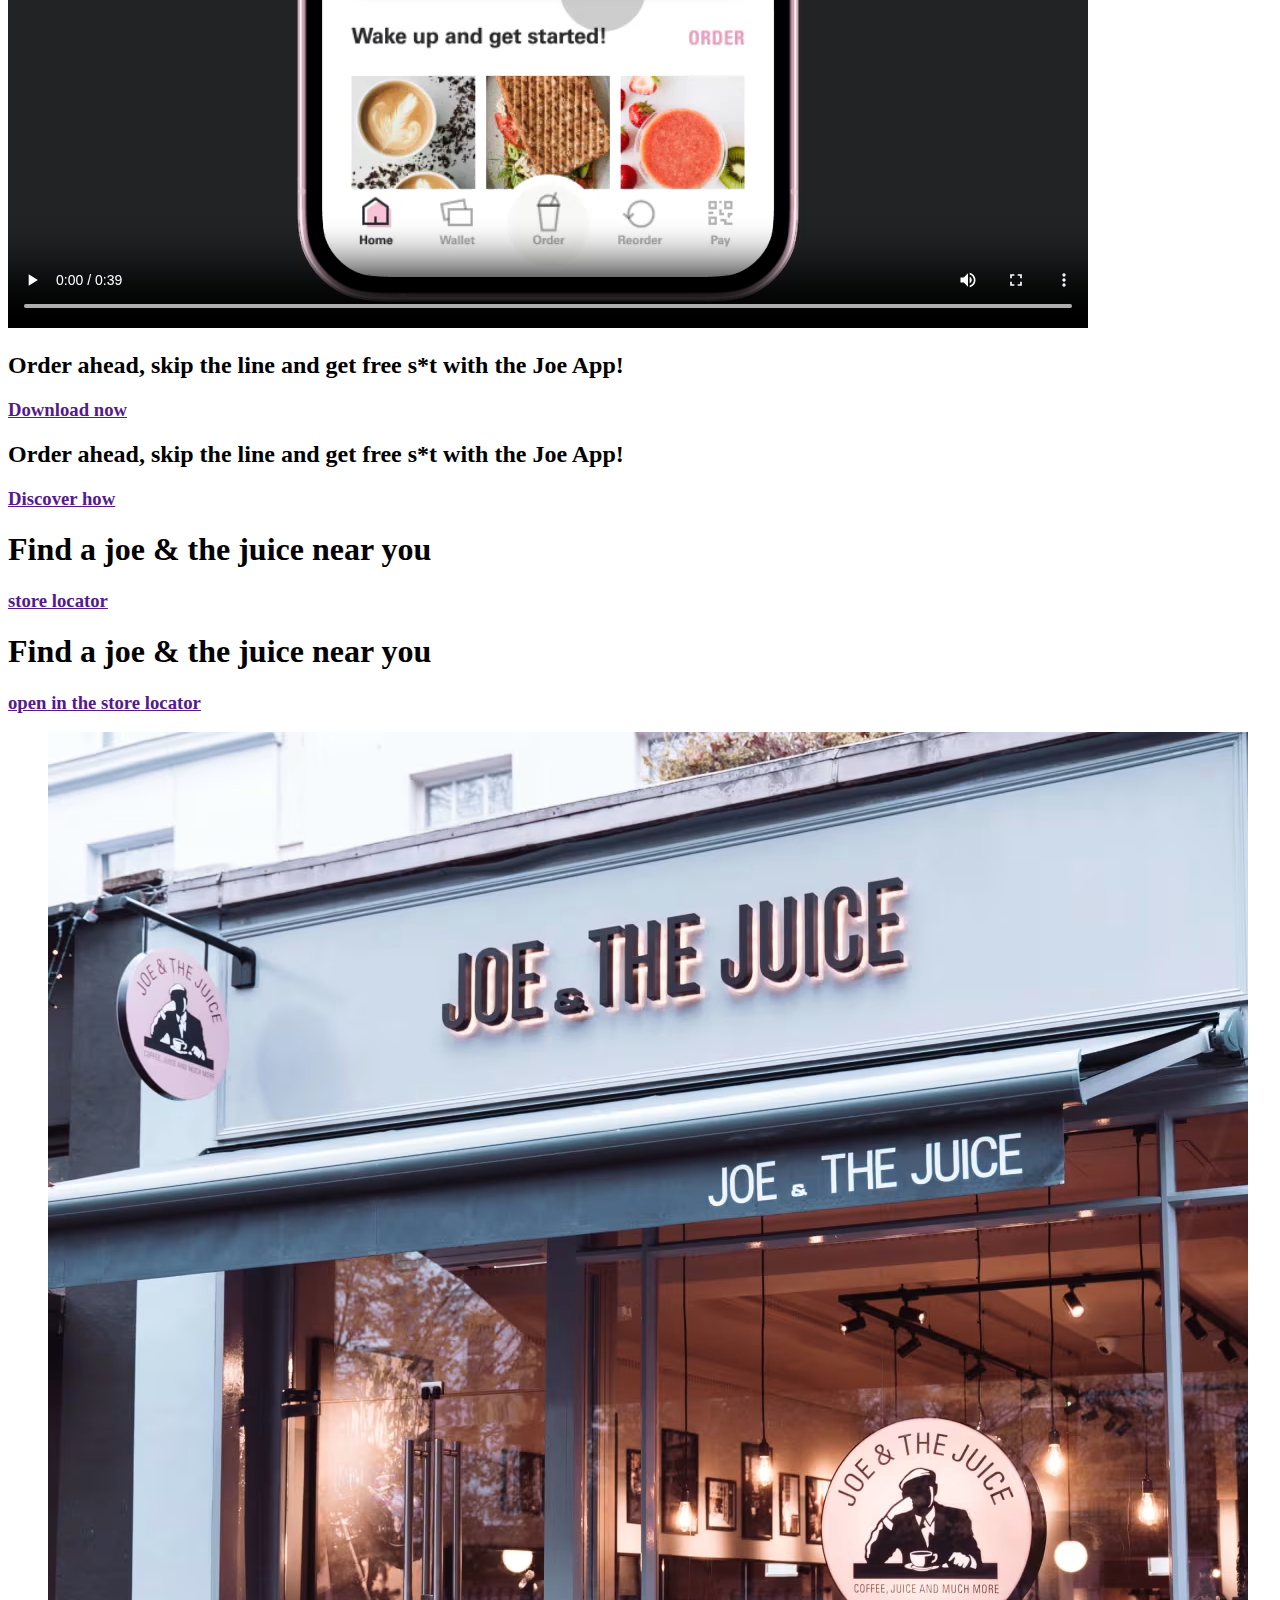
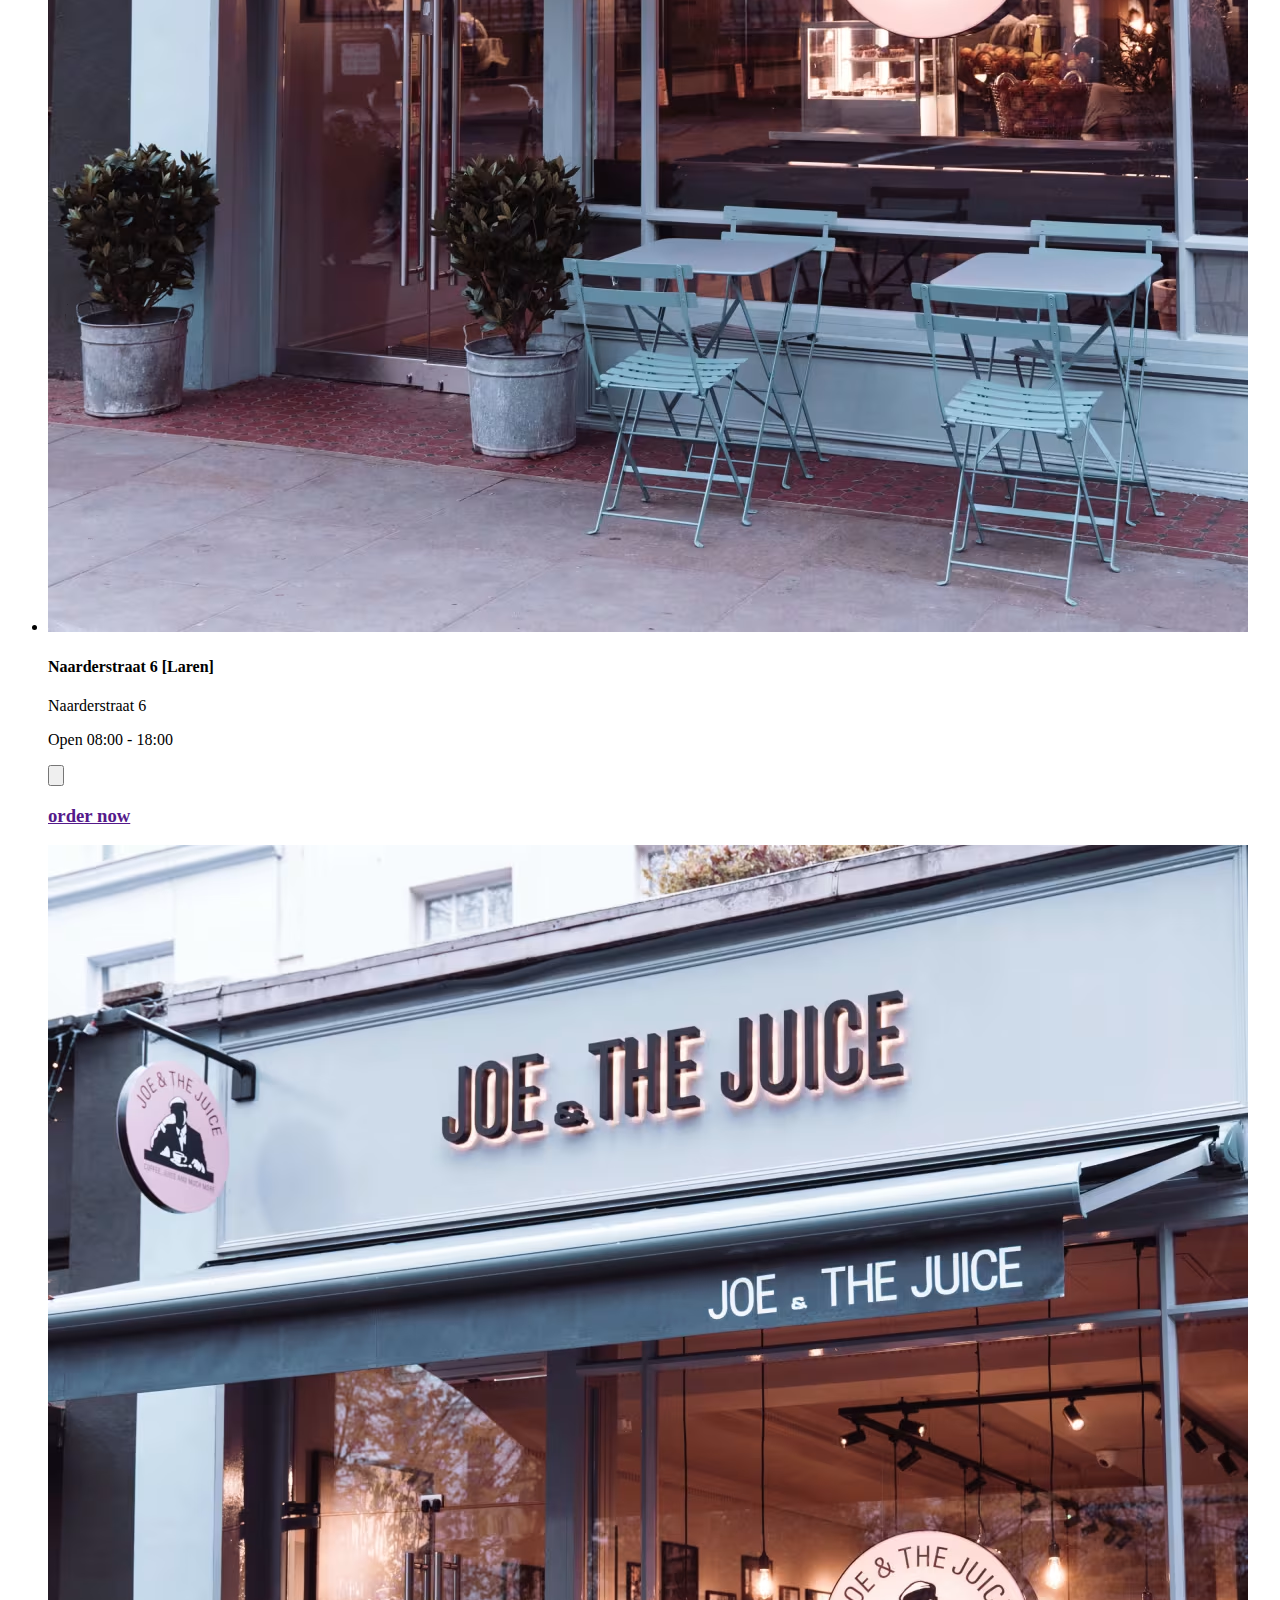
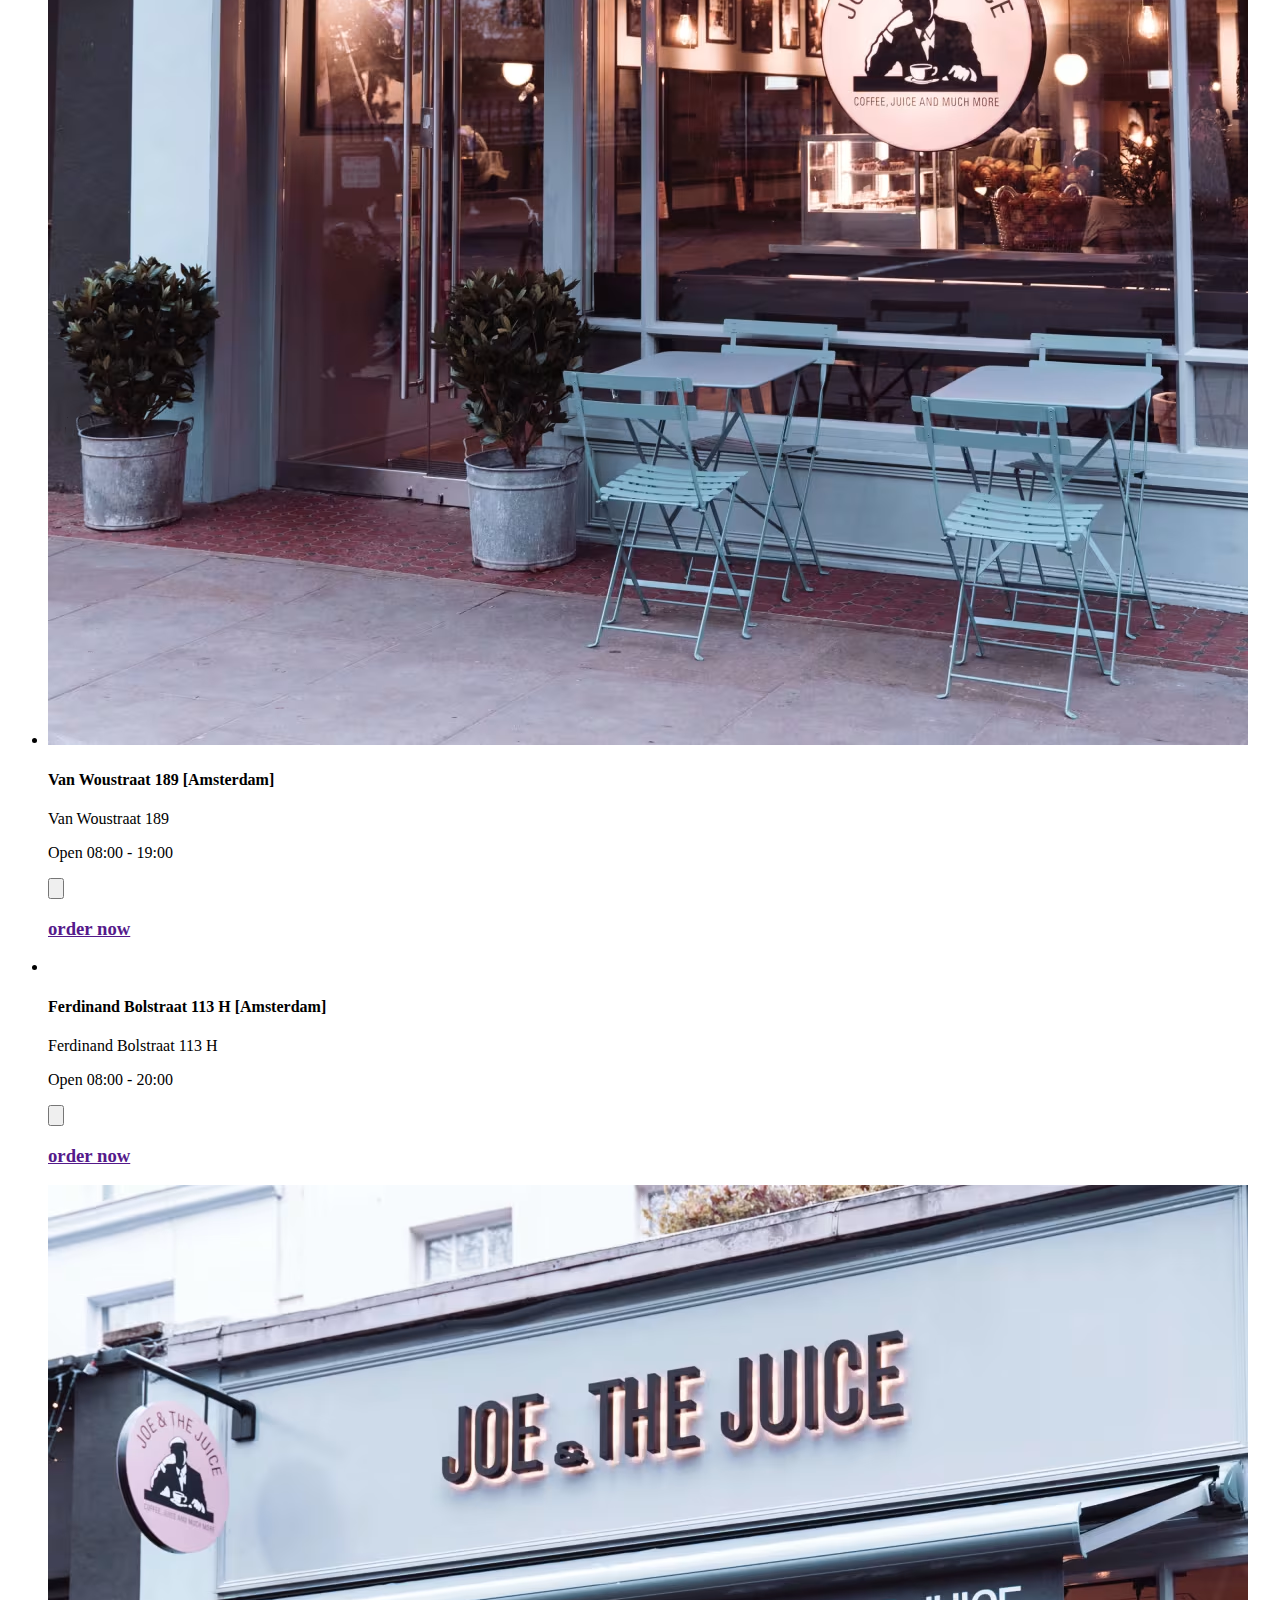
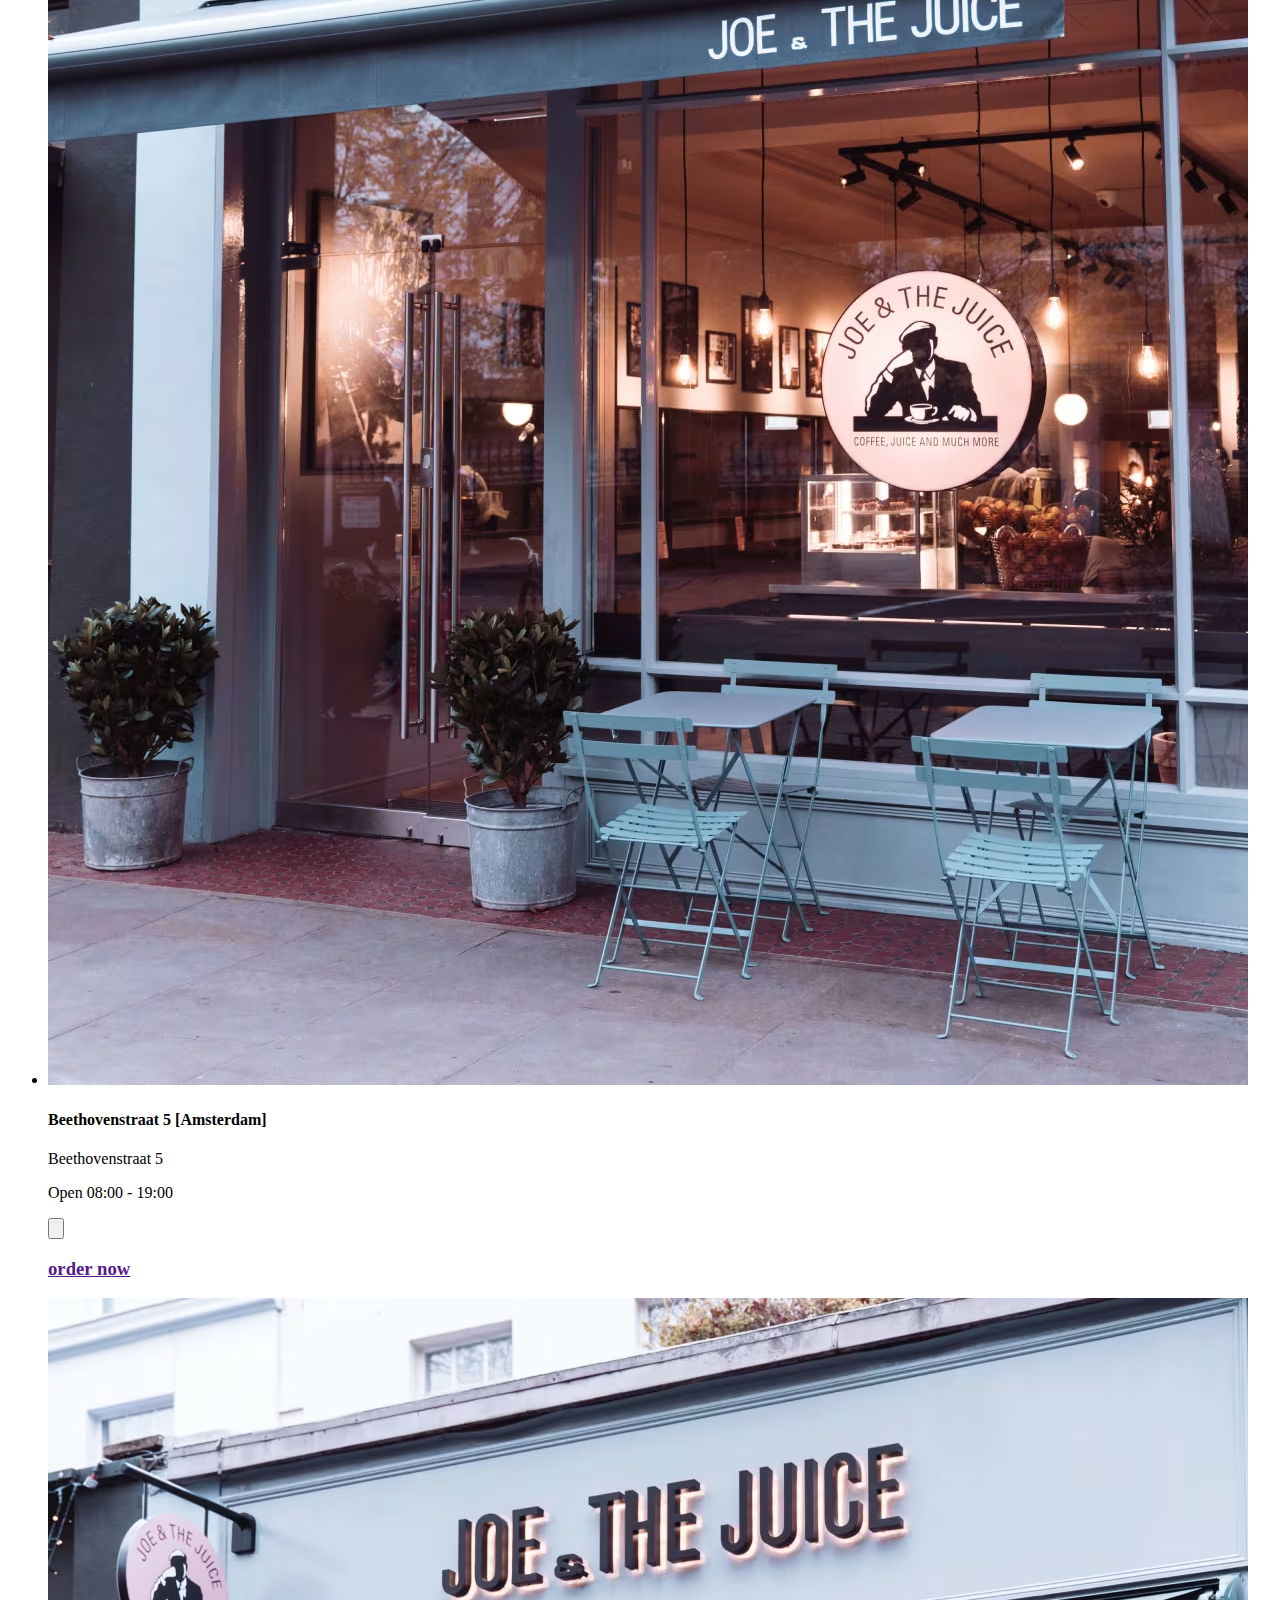
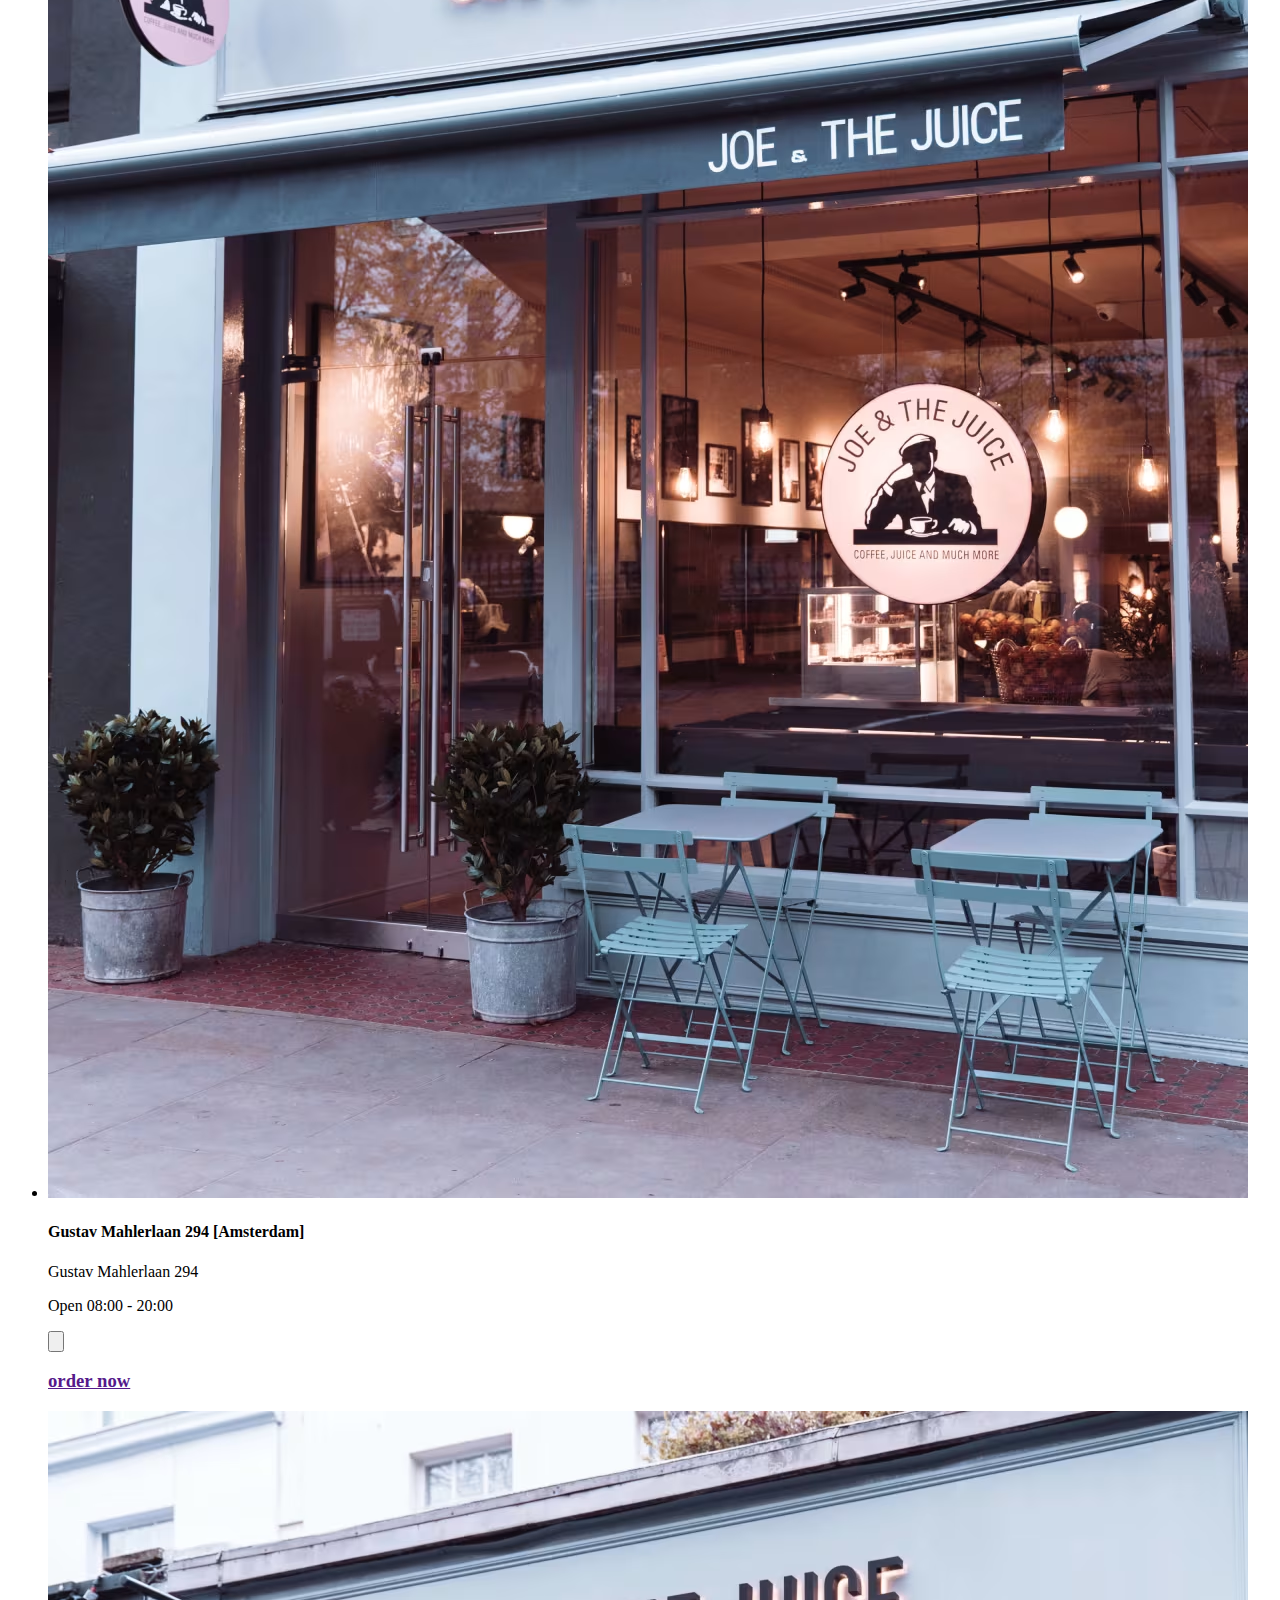
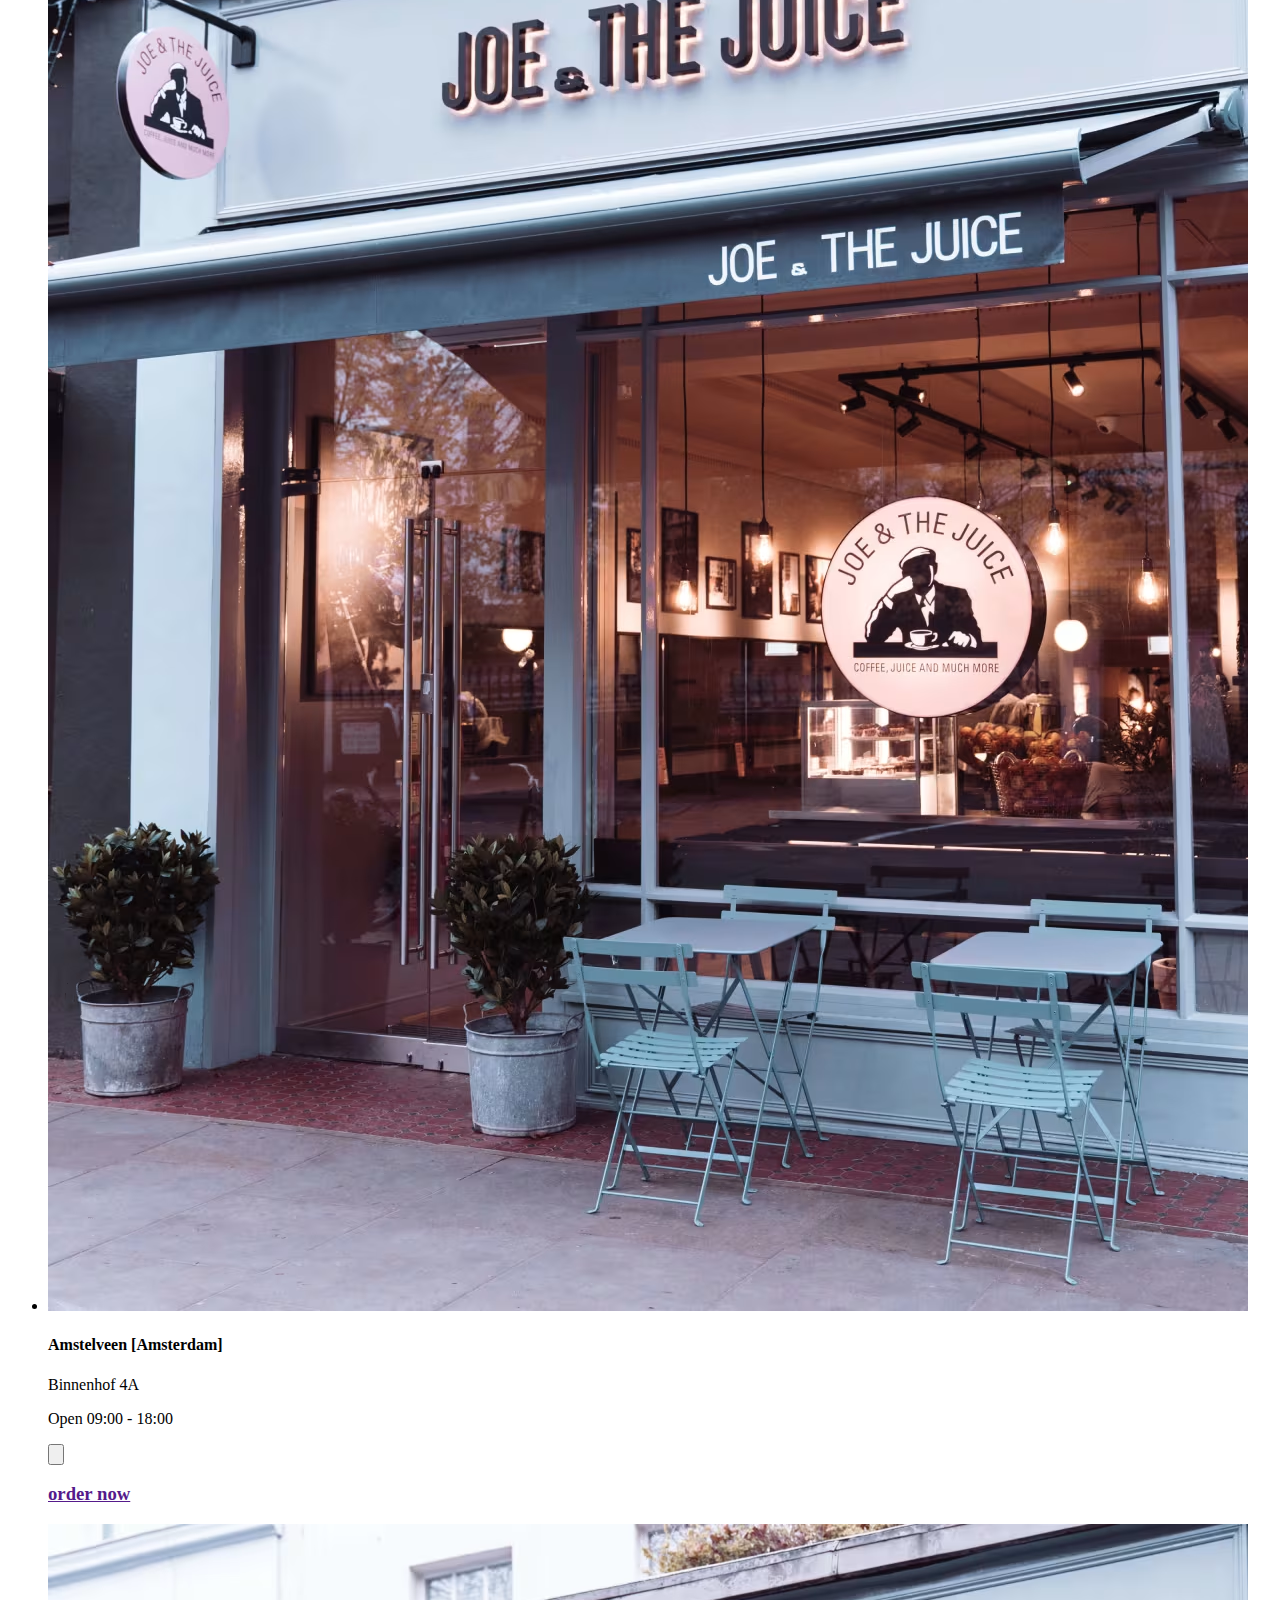
==== commit 48f36a47: "Add files via upload" ====
--- a/index.html
+++ b/index.html
@@ -53,7 +53,7 @@
 					</a>
 				</li>
 				<li>
-					<a href="">
+					<a href="./culture.html">
 						<h3>culture</h3>
 
 					</a>
@@ -88,213 +88,245 @@
 	</Header>
 
 	<main>
-		<header>
+		<section>
 			<h1>Start your order</h1>
 			<p>fresh juices, healthy shakes and delicious sandwiches. What are you in for today?</p>
 			<a href="">
 				<h3>order now</h3>
 			</a>
-			<section>
-				<h2>Most popular products</h2>
-				<ul>
-					<li>
-						<h3>Americano</h3>
-						<img src="./images/Cup_of_Joe-x2.avif" alt="">
-						<a href="">
-							<h3>add to basket</h3>
-						</a>
-					</li>
-					<li>
-						<h3>Power shake</h3>
-						<img src="./images/Power_Shake-x2.avif" alt="">
-						<a href="">
-							<h3>add to basket</h3>
-						</a>
-					</li>
-					<li>
-						<h3>Avocado sandwich</h3>
-						<img src="./images/Avocadotoast-x2.avif" alt="">
-						<a href="">
-							<h3>add to basket</h3>
-						</a>
-					</li>
-					<li>
-						<h3>Prins of green</h3>
-						<img src="./images/Prince_of_Greensap-x2.avif" alt="">
-						<a href="">
-							<h3>add to basket</h3>
-						</a>
-					</li>
-					<li>
-						<h3>Acai bowl</h3>
-						<img src="./images/acaibowl_178.avif" alt="">
-						<a href="">
-							<h3>add to basket</h3>
-						</a>
-					</li>
-					<li>
-						<h3>Tunacado sandwich</h3>
-						<img src="./images/TUNACADO2.avif " alt="">
-						<a href="">
-							<h3>add to basket</h3>
-						</a>
-					</li>
-				</ul>
-			</section>
-			<section>
-				<video id="video" controls>
-					<source src="./videos/video-homepagina.mp4" />
-				</video>
-				<h2>Order ahead, skip the line and get free s*t with the Joe App!</h2>
-				<a href="">
-					<h3>Download now</h3>
-				</a>
-			</section>
-			<section>
-				<h2>Order ahead, skip the line and get free s*t with the Joe App!</h2>
-				<a href="">
-					<h3>Discover how</h3>
-				</a>
-			</section>
-			<section>
-				<h1>Find a joe & the juice near you</h1>
-				<a href="">
-					<h3>store locator</h3>
-				</a>
+		</section>
+		<section>
+			<h2>Most popular products</h2>
+			<ul>
+				<li>
+					<h3>Americano</h3>
+					<img src="./images/Cup_of_Joe-x2.avif" alt="">
+					<a href="">
+						<h3>add to basket</h3>
+					</a>
+				</li>
+				<li>
+					<h3>Power shake</h3>
+					<img src="./images/Power_Shake-x2.avif" alt="Shake">
+					<a href="">
+						<h3>add to basket</h3>
+					</a>
+				</li>
+				<li>
+					<h3>Avocado sandwich</h3>
+					<img src="./images/Avocadotoast-x2.avif" alt="Avocado toast">
+					<a href="">
+						<h3>add to basket</h3>
+					</a>
+				</li>
+				<li>
+					<h3>Prins of green</h3>
+					<img src="./images/Prince_of_Greensap-x2.avif" alt="Green juice">
+					<a href="">
+						<h3>add to basket</h3>
+					</a>
+				</li>
+				<li>
+					<h3>Acai bowl</h3>
+					<img src="./images/acaibowl_178.avif" alt="acai bowl">
+					<a href="">
+						<h3>add to basket</h3>
+					</a>
+				</li>
+				<li>
+					<h3>Tunacado sandwich</h3>
+					<img src="./images/TUNACADO2.avif " alt="tuna sandwich">
+					<a href="">
+						<h3>add to basket</h3>
+					</a>
+				</li>
+			</ul>
+		</section>
+		<section>
+			<video id="video" controls>
+				<source src="./videos/video-homepagina.mp4" />
+			</video>
+			<h2>Order ahead, skip the line and get free s*t with the Joe App!</h2>
+			<a href="">
+				<h3>Download now</h3>
+			</a>
+		</section>
+		<section>
+			<h2>Order ahead, skip the line and get free s*t with the Joe App!</h2>
+			<a href="">
+				<h3>Discover how</h3>
+			</a>
+		</section>
+		<section>
+			<h1>Find a joe & the juice near you</h1>
+			<a href="">
+				<h3>store locator</h3>
+			</a>
+		</section>
+		<section>
+			<h1>Find a joe & the juice near you</h1>
+			<a href="">
+				<h3>open in the store locator</h3>
+			</a>
+		</section>
+		<section>
+			<ul>
+				<li>
+					<img src="./images/winkel beter.avif" alt="">
+					<h4>Naarderstraat 6 [Laren]</h4>
+					<p>Naarderstraat 6</p>
+					<p>Open 08:00 - 18:00</p>
+					<button>
+						<svg viewBox="0 0 100 100" xmlns="http://www.w3.org/2000/svg">
+							<path fill="none" stroke="red"
+								d="M16.5 3c-1.74 0-3.41.81-4.5 2.09C10.91 3.81 9.24 3 7.5 3 4.42 3 2 5.42 2 8.5c0 3.78 3.4 6.86 8.55 11.54L12 21.35l1.45-1.32C18.6 15.36 22 12.28 22 8.5 22 5.42 19.58 3 16.5 3zm-4.4 15.55l-.1.1-.1-.1C7.14 14.24 4 11.39 4 8.5 4 6.5 5.5 5 7.5 5c1.54 0 3.04.99 3.57 2.36h1.87C13.46 5.99 14.96 5 16.5 5c2 0 3.5 1.5 3.5 3.5 0 2.89-3.14 5.74-7.9 10.05z" />
+						</svg>
+					</button>
+					<a href="">
+						<h3>order now</h3>
+					</a>
+				</li>
+				<li>
+					<img src="./images/winkel beter.avif" alt="">
+					<h4>Van Woustraat 189 [Amsterdam]</h4>
+					<p>Van Woustraat 189</p>
+					<p>Open 08:00 - 19:00</p>
+					<button>
+						<svg viewBox="0 0 100 100" xmlns="http://www.w3.org/2000/svg">
+							<path fill="none" stroke="red"
+								d="M16.5 3c-1.74 0-3.41.81-4.5 2.09C10.91 3.81 9.24 3 7.5 3 4.42 3 2 5.42 2 8.5c0 3.78 3.4 6.86 8.55 11.54L12 21.35l1.45-1.32C18.6 15.36 22 12.28 22 8.5 22 5.42 19.58 3 16.5 3zm-4.4 15.55l-.1.1-.1-.1C7.14 14.24 4 11.39 4 8.5 4 6.5 5.5 5 7.5 5c1.54 0 3.04.99 3.57 2.36h1.87C13.46 5.99 14.96 5 16.5 5c2 0 3.5 1.5 3.5 3.5 0 2.89-3.14 5.74-7.9 10.05z" />
+						</svg></button>
+					<a href="">
+						<h3>order now</h3>
+					</a>
+				</li>
+				<li>
+					<img src="" alt="">
+					<h4>Ferdinand Bolstraat 113 H [Amsterdam]</h4>
+					<p>Ferdinand Bolstraat 113 H </p>
+					<p>Open 08:00 - 20:00</p>
+					<button><svg viewBox="0 0 100 100" xmlns="http://www.w3.org/2000/svg">
+							<path fill="none" stroke="red"
+								d="M16.5 3c-1.74 0-3.41.81-4.5 2.09C10.91 3.81 9.24 3 7.5 3 4.42 3 2 5.42 2 8.5c0 3.78 3.4 6.86 8.55 11.54L12 21.35l1.45-1.32C18.6 15.36 22 12.28 22 8.5 22 5.42 19.58 3 16.5 3zm-4.4 15.55l-.1.1-.1-.1C7.14 14.24 4 11.39 4 8.5 4 6.5 5.5 5 7.5 5c1.54 0 3.04.99 3.57 2.36h1.87C13.46 5.99 14.96 5 16.5 5c2 0 3.5 1.5 3.5 3.5 0 2.89-3.14 5.74-7.9 10.05z" />
+						</svg></button>
+					<a href="">
+						<h3>order now</h3>
+					</a>
+				</li>
+				<li>
+					<img src="./images/winkel beter.avif" alt="">
+					<h4>Beethovenstraat 5 [Amsterdam]</h4>
+					<p>Beethovenstraat 5</p>
+					<p>Open 08:00 - 19:00</p>
+					<button><svg viewBox="0 0 100 100" xmlns="http://www.w3.org/2000/svg">
+							<path fill="none" stroke="red"
+								d="M16.5 3c-1.74 0-3.41.81-4.5 2.09C10.91 3.81 9.24 3 7.5 3 4.42 3 2 5.42 2 8.5c0 3.78 3.4 6.86 8.55 11.54L12 21.35l1.45-1.32C18.6 15.36 22 12.28 22 8.5 22 5.42 19.58 3 16.5 3zm-4.4 15.55l-.1.1-.1-.1C7.14 14.24 4 11.39 4 8.5 4 6.5 5.5 5 7.5 5c1.54 0 3.04.99 3.57 2.36h1.87C13.46 5.99 14.96 5 16.5 5c2 0 3.5 1.5 3.5 3.5 0 2.89-3.14 5.74-7.9 10.05z" />
+						</svg></button>
+					<a href="">
+						<h3>order now</h3>
+					</a>
+				</li>
+				<li>
+					<img src="./images/winkel beter.avif" alt="">
+					<h4>Gustav Mahlerlaan 294 [Amsterdam]</h4>
+					<p>Gustav Mahlerlaan 294</p>
+					<p>Open 08:00 - 20:00</p>
+					<button><svg viewBox="0 0 100 100" xmlns="http://www.w3.org/2000/svg">
+							<path fill="none" stroke="red"
+								d="M16.5 3c-1.74 0-3.41.81-4.5 2.09C10.91 3.81 9.24 3 7.5 3 4.42 3 2 5.42 2 8.5c0 3.78 3.4 6.86 8.55 11.54L12 21.35l1.45-1.32C18.6 15.36 22 12.28 22 8.5 22 5.42 19.58 3 16.5 3zm-4.4 15.55l-.1.1-.1-.1C7.14 14.24 4 11.39 4 8.5 4 6.5 5.5 5 7.5 5c1.54 0 3.04.99 3.57 2.36h1.87C13.46 5.99 14.96 5 16.5 5c2 0 3.5 1.5 3.5 3.5 0 2.89-3.14 5.74-7.9 10.05z" />
+						</svg></button>
+					<a href="">
+						<h3>order now</h3>
+					</a>
+				</li>
+				<li>
+					<img src="./images/winkel beter.avif" alt="">
+					<h4>Amstelveen [Amsterdam]</h4>
+					<p>Binnenhof 4A</p>
+					<p>Open 09:00 - 18:00</p>
+					<button><svg viewBox="0 0 100 100" xmlns="http://www.w3.org/2000/svg">
+							<path fill="none" stroke="red"
+								d="M16.5 3c-1.74 0-3.41.81-4.5 2.09C10.91 3.81 9.24 3 7.5 3 4.42 3 2 5.42 2 8.5c0 3.78 3.4 6.86 8.55 11.54L12 21.35l1.45-1.32C18.6 15.36 22 12.28 22 8.5 22 5.42 19.58 3 16.5 3zm-4.4 15.55l-.1.1-.1-.1C7.14 14.24 4 11.39 4 8.5 4 6.5 5.5 5 7.5 5c1.54 0 3.04.99 3.57 2.36h1.87C13.46 5.99 14.96 5 16.5 5c2 0 3.5 1.5 3.5 3.5 0 2.89-3.14 5.74-7.9 10.05z" />
+						</svg></button>
+					<a href="">
+						<h3>order now</h3>
+					</a>
+				</li>
+				<li>
+					<img src="./images/winkel beter.avif" alt="">
+					<h4>Van Baerlestraat 40 [Amsterdam]</h4>
+					<p>Van Baerlestraat 40</p>
+					<p>Open 08:00 - 19:00</p>
+					<button><svg viewBox="0 0 100 100" xmlns="http://www.w3.org/2000/svg">
+							<path fill="none" stroke="red"
+								d="M16.5 3c-1.74 0-3.41.81-4.5 2.09C10.91 3.81 9.24 3 7.5 3 4.42 3 2 5.42 2 8.5c0 3.78 3.4 6.86 8.55 11.54L12 21.35l1.45-1.32C18.6 15.36 22 12.28 22 8.5 22 5.42 19.58 3 16.5 3zm-4.4 15.55l-.1.1-.1-.1C7.14 14.24 4 11.39 4 8.5 4 6.5 5.5 5 7.5 5c1.54 0 3.04.99 3.57 2.36h1.87C13.46 5.99 14.96 5 16.5 5c2 0 3.5 1.5 3.5 3.5 0 2.89-3.14 5.74-7.9 10.05z" />
+						</svg></button>
+					<a href="">
+						<h3>order now</h3>
+					</a>
+				</li>
+				<li>
+					<img src="./images/winkel beter.avif" alt="">
+					<h4>Runstraat 13 [Amsterdam]</h4>
+					<p>Runstraat 13</p>
+					<p>Open 07:00 - 20:00</p>
+					<button><svg viewBox="0 0 100 100" xmlns="http://www.w3.org/2000/svg">
+							<path fill="none" stroke="red"
+								d="M16.5 3c-1.74 0-3.41.81-4.5 2.09C10.91 3.81 9.24 3 7.5 3 4.42 3 2 5.42 2 8.5c0 3.78 3.4 6.86 8.55 11.54L12 21.35l1.45-1.32C18.6 15.36 22 12.28 22 8.5 22 5.42 19.58 3 16.5 3zm-4.4 15.55l-.1.1-.1-.1C7.14 14.24 4 11.39 4 8.5 4 6.5 5.5 5 7.5 5c1.54 0 3.04.99 3.57 2.36h1.87C13.46 5.99 14.96 5 16.5 5c2 0 3.5 1.5 3.5 3.5 0 2.89-3.14 5.74-7.9 10.05z" />
+						</svg></button>
+					<a href="">
+						<h3>order now</h3>
+					</a>
+				</li>
+				<li>
+					<img src="./images/winkel beter.avif" alt="">
+					<h4>Cornelis Schuytstraat 50 [Amsterdam]</h4>
+					<p>Cornelis Schuytstraat 50</p>
+					<p>Open 07:00 - 20:00</p>
+					<button><img src="" alt=""></button>
+					<a href="">
+						<h3>order now</h3>
+					</a>
+				</li>
+			</ul>
+			<button></button>
+			<button></button>
+			<button></button>
+			<button></button>
+			<button></button>
+			<button></button>
+		</section>
+		<Section>
+			<h3>Sign up for newsletters!</h3>
+			<p>Join our email list and be the first to know about great deals, product launches, events, and many
+				more fun updates.</p>
+			<form action="/url" method="GET">
+				<input type="text" name="name" placeholder="Enter your e-mail here">
+			</form>
+			<h4>Consent to marketing</h4>
+			<p>I hereby allow JOE & THE JUICE A/S to send me newsletters, invitations and other marketing material
+				by email and via Joe App regarding our products, services, events and competitions within food and
+				beverages. I am free to withdraw my consent at any time by clicking the unsubscribe button in the
+				email. Please find our privacy policy regarding information on the processing of your personal data
+				and your <a href="">
+					<p>right here.</p>
+				</a></p>
+			<a href="">
+				<h3>sign me up!</h3>
+			</a>
+		</Section>
+		<section>
+			<img src="" alt="">
+			<h2>Immerse yourself in the ambience of our stores</h2>
+			<a href="">
+				<h4>open spotify</h4>
 				<img src="" alt="">
-			</section>
-			<section>
-				<h1>Find a joe & the juice near you</h1>
-				<a href="">
-					<h3>open in the store locator</h3>
-				</a>
-			</section>
-			<section>
-				<ul>
-					<li>
-						<img src="./images/winkel beter.avif" alt="">
-						<h4>Naarderstraat 6 [Laren]</h4>
-						<p>Naarderstraat 6</p>
-						<p>Open 08:00 - 18:00</p>
-						<button><img src="" alt=""></button>
-						<a href="">
-							<h3>order now</h3>
-						</a>
-					</li>
-					<li>
-						<img src="./images/winkel beter.avif" alt="">
-						<h4>Van Woustraat 189 [Amsterdam]</h4>
-						<p>Van Woustraat 189</p>
-						<p>Open 08:00 - 19:00</p>
-						<button><img src="" alt=""></button>
-						<a href="">
-							<h3>order now</h3>
-						</a>
-					</li>
-					<li>
-						<img src="" alt="">
-						<h4>Ferdinand Bolstraat 113 H [Amsterdam]</h4>
-						<p>Ferdinand Bolstraat 113 H </p>
-						<p>Open 08:00 - 20:00</p>
-						<button><img src="" alt=""></button>
-						<a href="">
-							<h3>order now</h3>
-						</a>
-					</li>
-					<li>
-						<img src="./images/winkel beter.avif" alt="">
-						<h4>Beethovenstraat 5 [Amsterdam]</h4>
-						<p>Beethovenstraat 5</p>
-						<p>Open 08:00 - 19:00</p>
-						<button><img src="" alt=""></button>
-						<a href="">
-							<h3>order now</h3>
-						</a>
-					</li>
-					<li>
-						<img src="./images/winkel beter.avif" alt="">
-						<h4>Gustav Mahlerlaan 294 [Amsterdam]</h4>
-						<p>Gustav Mahlerlaan 294</p>
-						<p>Open 08:00 - 20:00</p>
-						<button><img src="" alt=""></button>
-						<a href="">
-							<h3>order now</h3>
-						</a>
-					</li>
-					<li>
-						<img src="./images/winkel beter.avif" alt="">
-						<h4>Amstelveen [Amsterdam]</h4>
-						<p>Binnenhof 4A</p>
-						<p>Open 09:00 - 18:00</p>
-						<button><img src="" alt=""></button>
-						<a href="">
-							<h3>order now</h3>
-						</a>
-					</li>
-					<li>
-						<img src="./images/winkel beter.avif" alt="">
-						<h4>Van Baerlestraat 40 [Amsterdam]</h4>
-						<p>Van Baerlestraat 40</p>
-						<p>Open 08:00 - 19:00</p>
-						<button><img src="" alt=""></button>
-						<a href="">
-							<h3>order now</h3>
-						</a>
-					</li>
-					<li>
-						<img src="./images/winkel beter.avif" alt="">
-						<h4>Runstraat 13 [Amsterdam]</h4>
-						<p>Runstraat 13</p>
-						<p>Open 07:00 - 20:00</p>
-						<button><img src="" alt=""></button>
-						<a href="">
-							<h3>order now</h3>
-						</a>
-					</li>
-					<li>
-						<img src="./images/winkel beter.avif" alt="">
-						<h4>Cornelis Schuytstraat 50 [Amsterdam]</h4>
-						<p>Cornelis Schuytstraat 50</p>
-						<p>Open 07:00 - 20:00</p>
-						<button><img src="" alt=""></button>
-						<a href="">
-							<h3>order now</h3>
-						</a>
-					</li>
-				</ul>
-			</section>
-			<Section>
-				<h3>Sign up for newsletters!</h3>
-				<p>Join our email list and be the first to know about great deals, product launches, events, and many
-					more fun updates.</p>
-				<form action="/url" method="GET">
-					<input type="text" name="name" placeholder="Enter your e-mail here">
-				</form>
-				<h4>Consent to marketing</h4>
-				<p>I hereby allow JOE & THE JUICE A/S to send me newsletters, invitations and other marketing material
-					by email and via Joe App regarding our products, services, events and competitions within food and
-					beverages. I am free to withdraw my consent at any time by clicking the unsubscribe button in the
-					email. Please find our privacy policy regarding information on the processing of your personal data
-					and your <a href="">
-						<p>right here.</p>
-					</a></p>
-				<a href="">
-					<h3>sign me up!</h3>
-				</a>
-			</Section>
-			<section>
+			</a>
+			<a href="">
+				<h4>open instagram</h4>
 				<img src="" alt="">
-				<h2>Immerse yourself in the ambience of our stores</h2>
-				<a href="">
-					<h4>open spotify</h4>
-					<img src="" alt="">
-				</a>
-				<a href="">
-					<h4>open instagram</h4>
-					<img src="" alt="">
-				</a>
-			</section>
-		</header>
+			</a>
+		</section>
 	</main>
 
 	<footer>
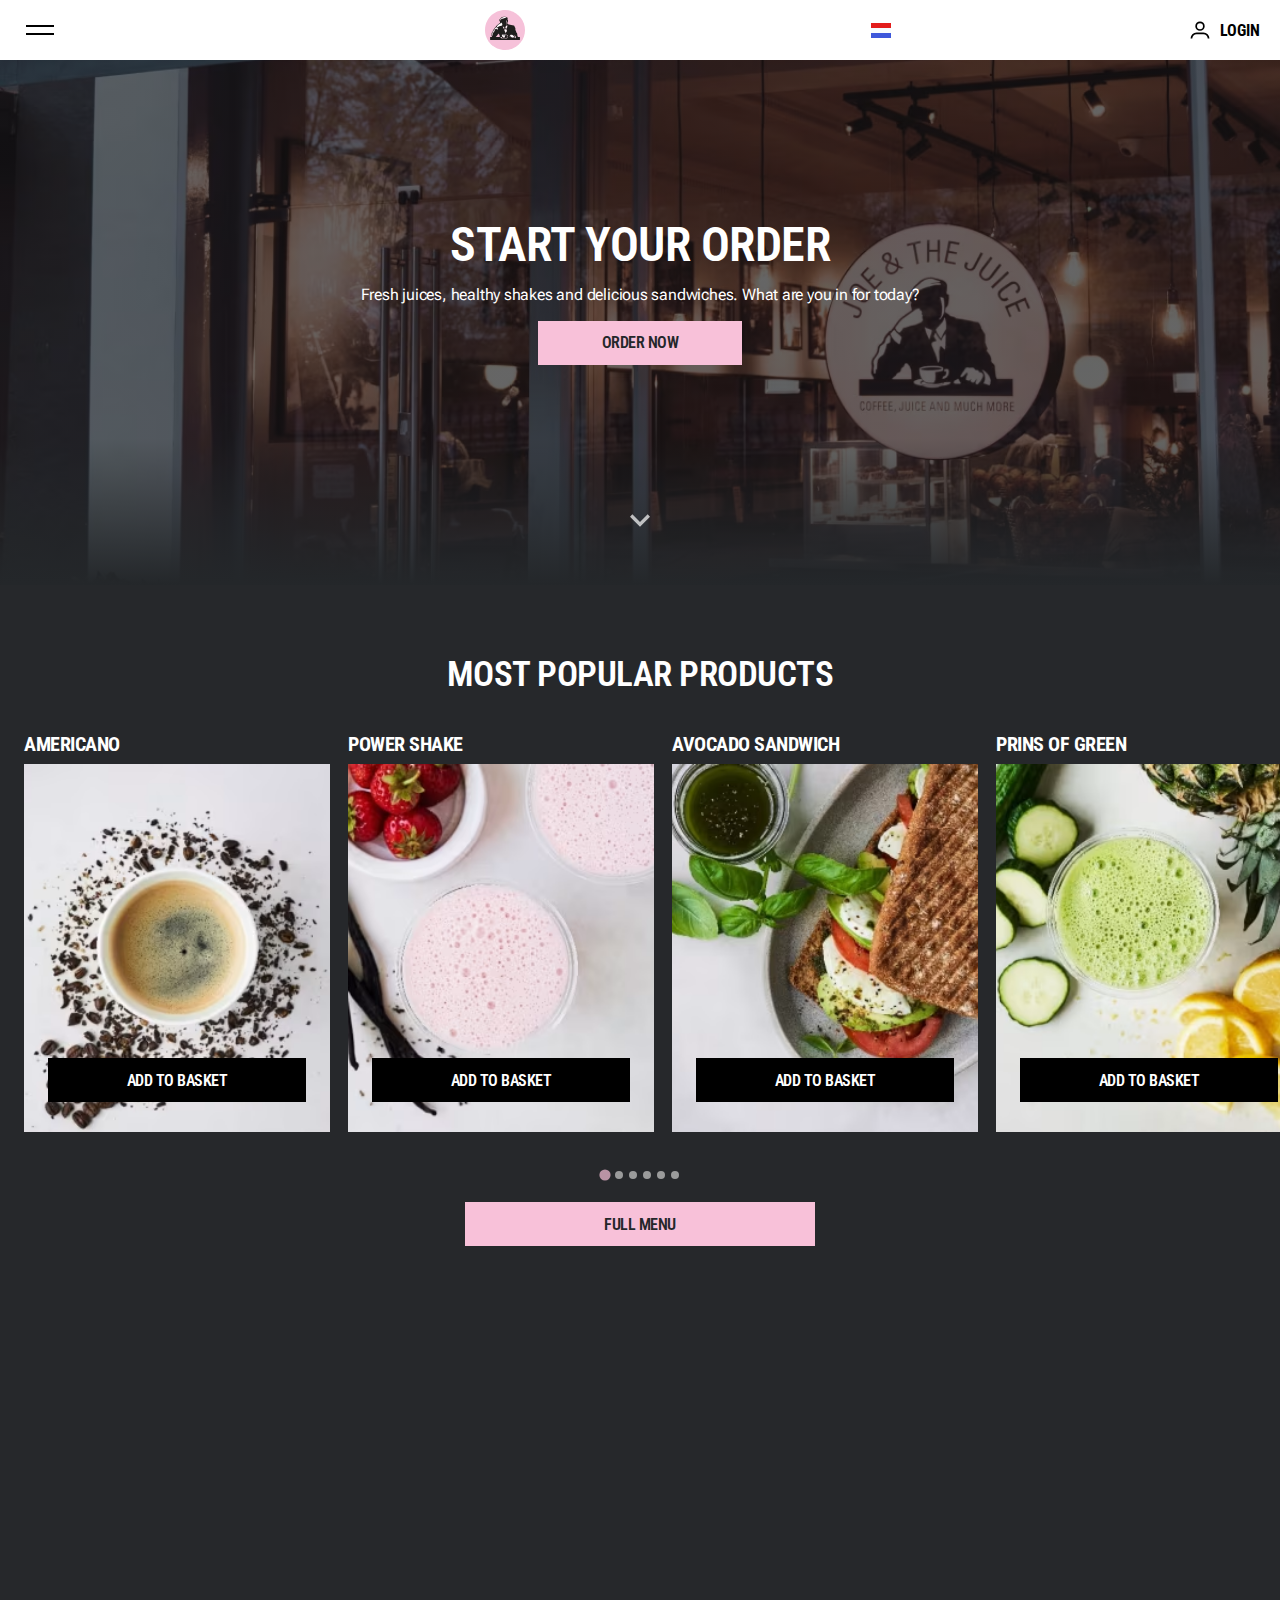
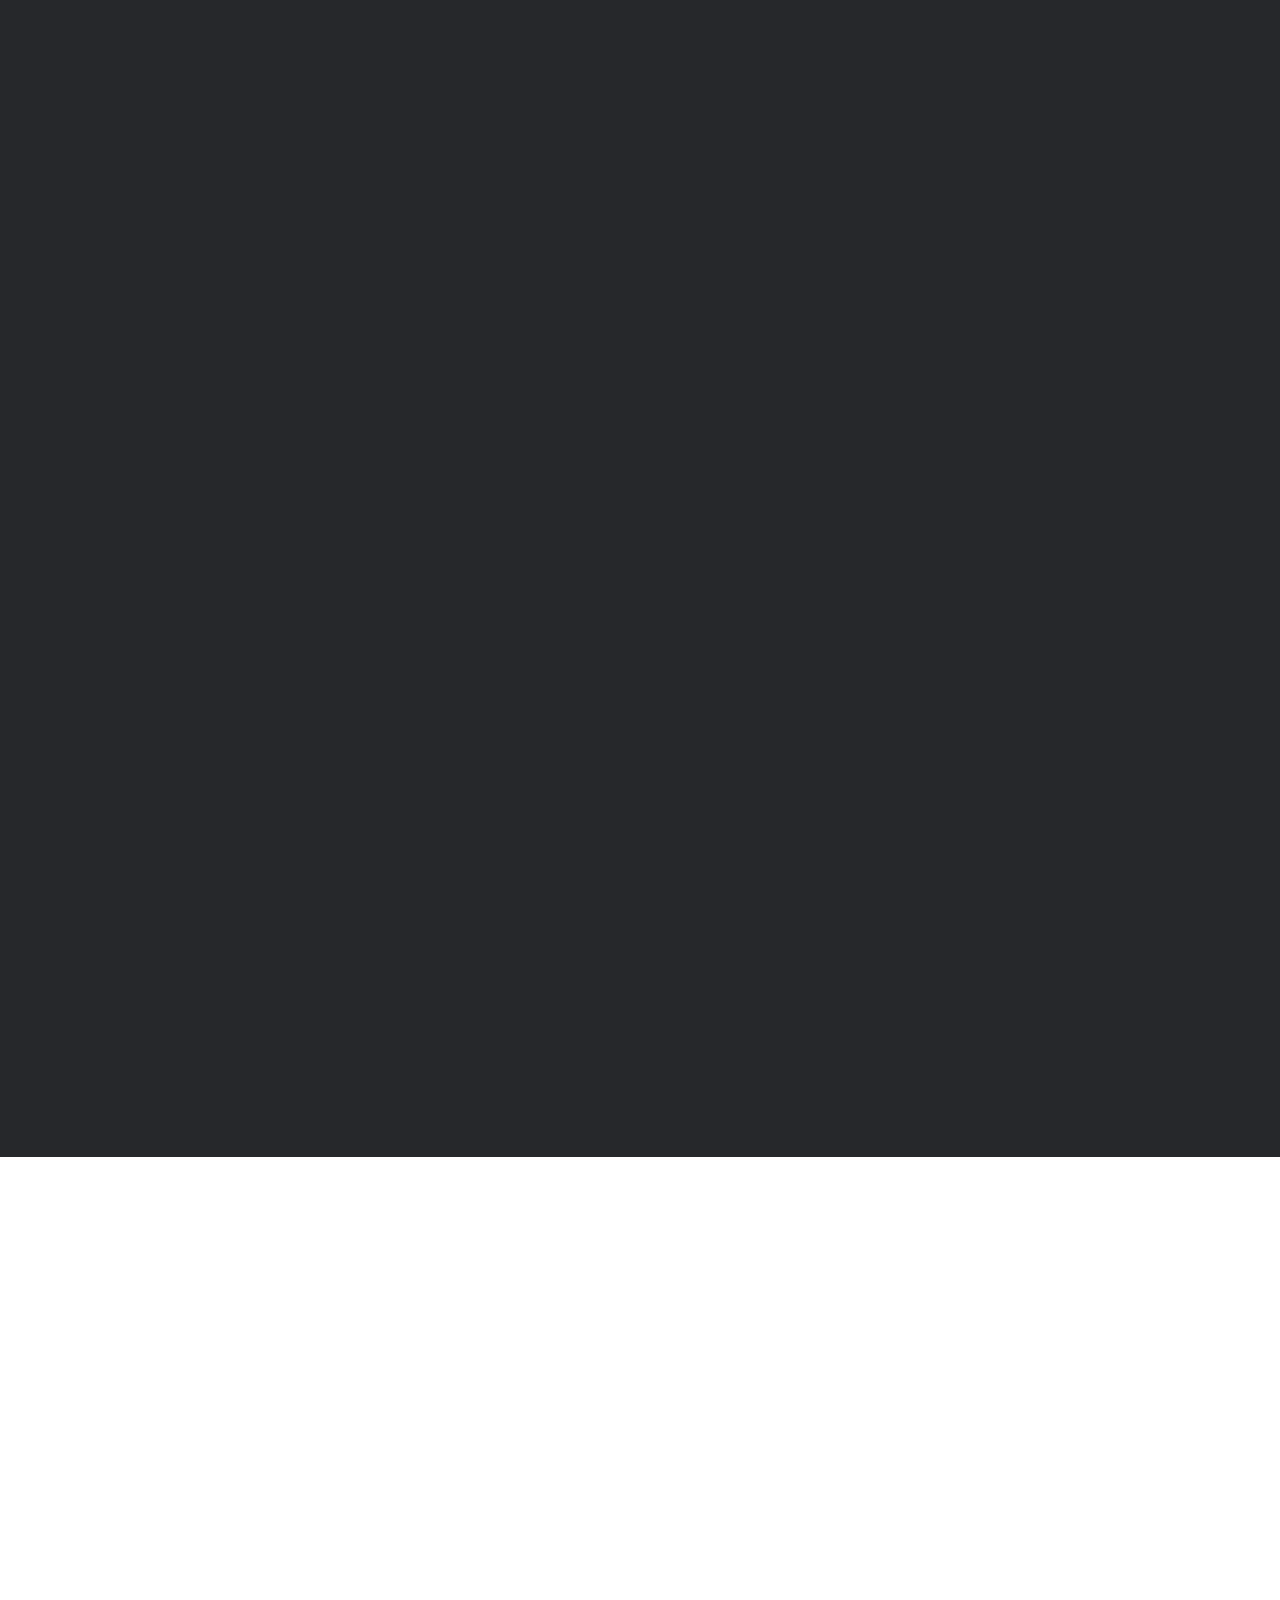
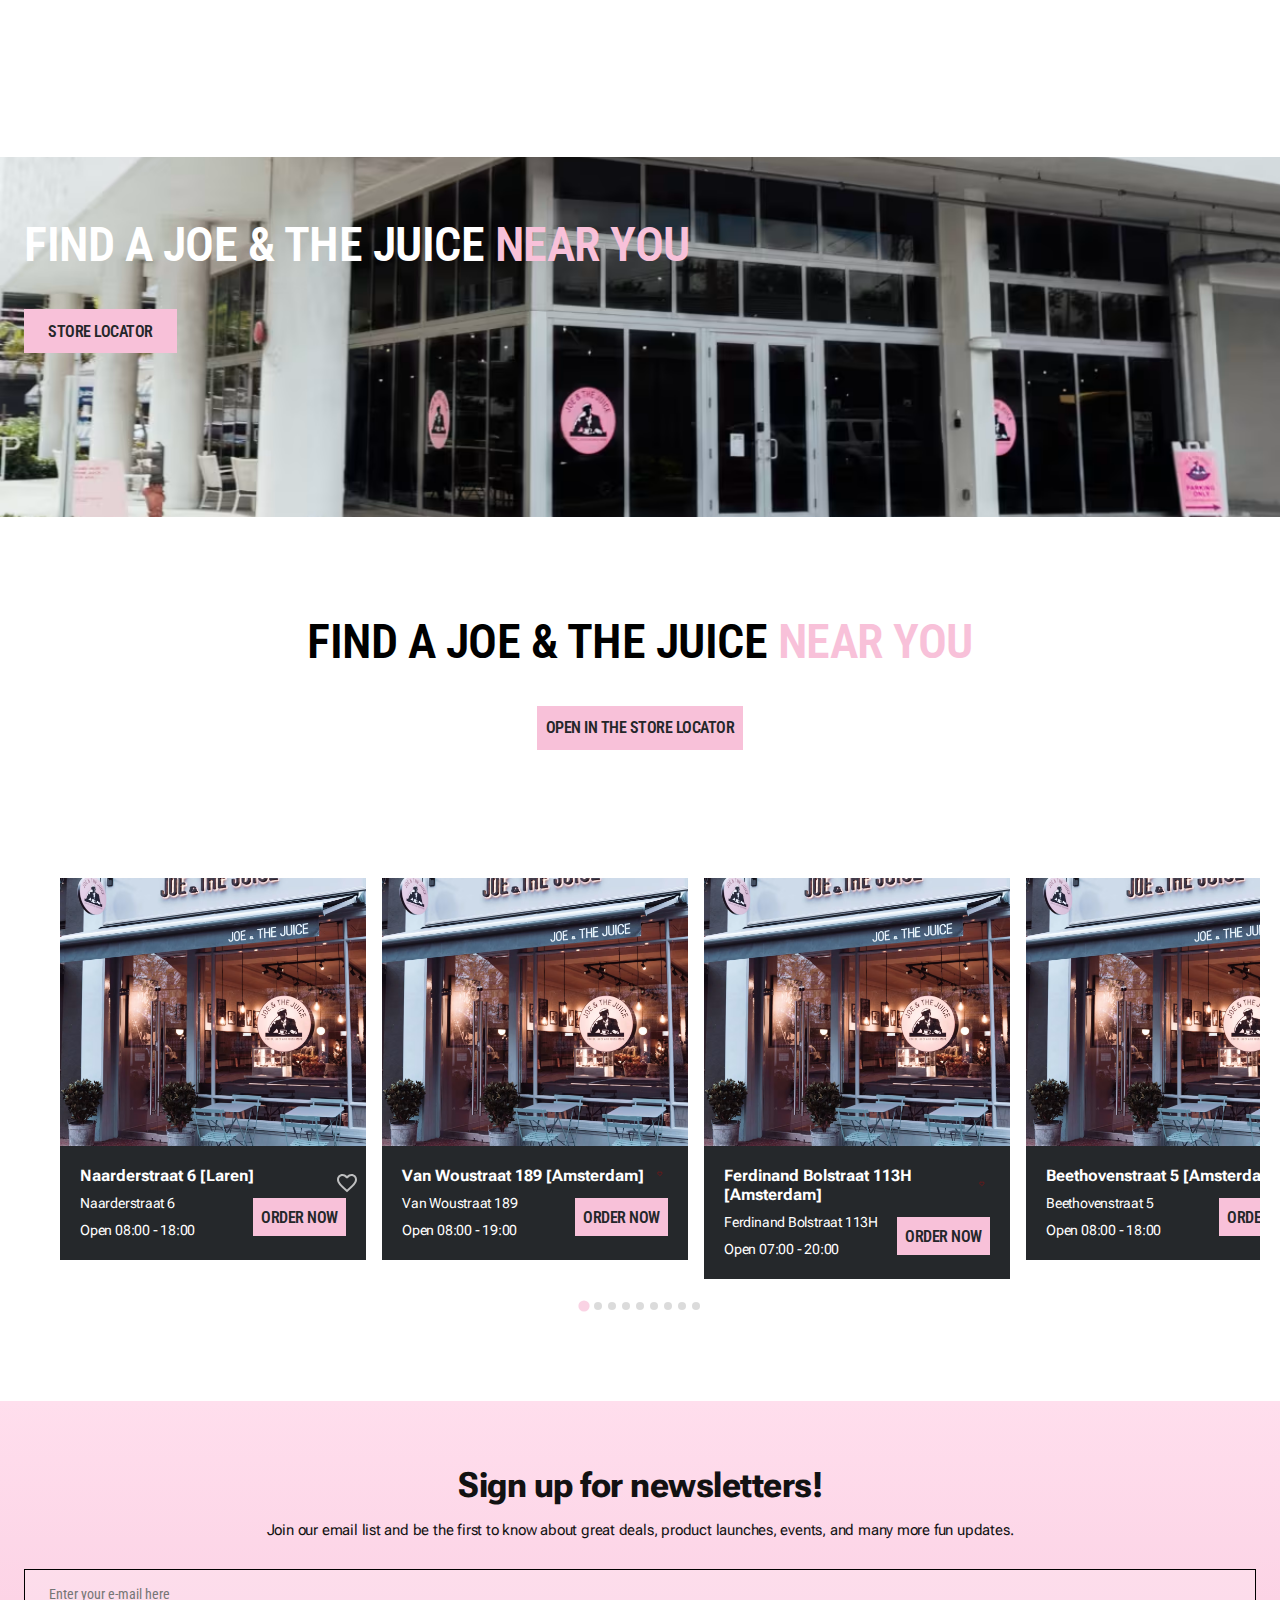
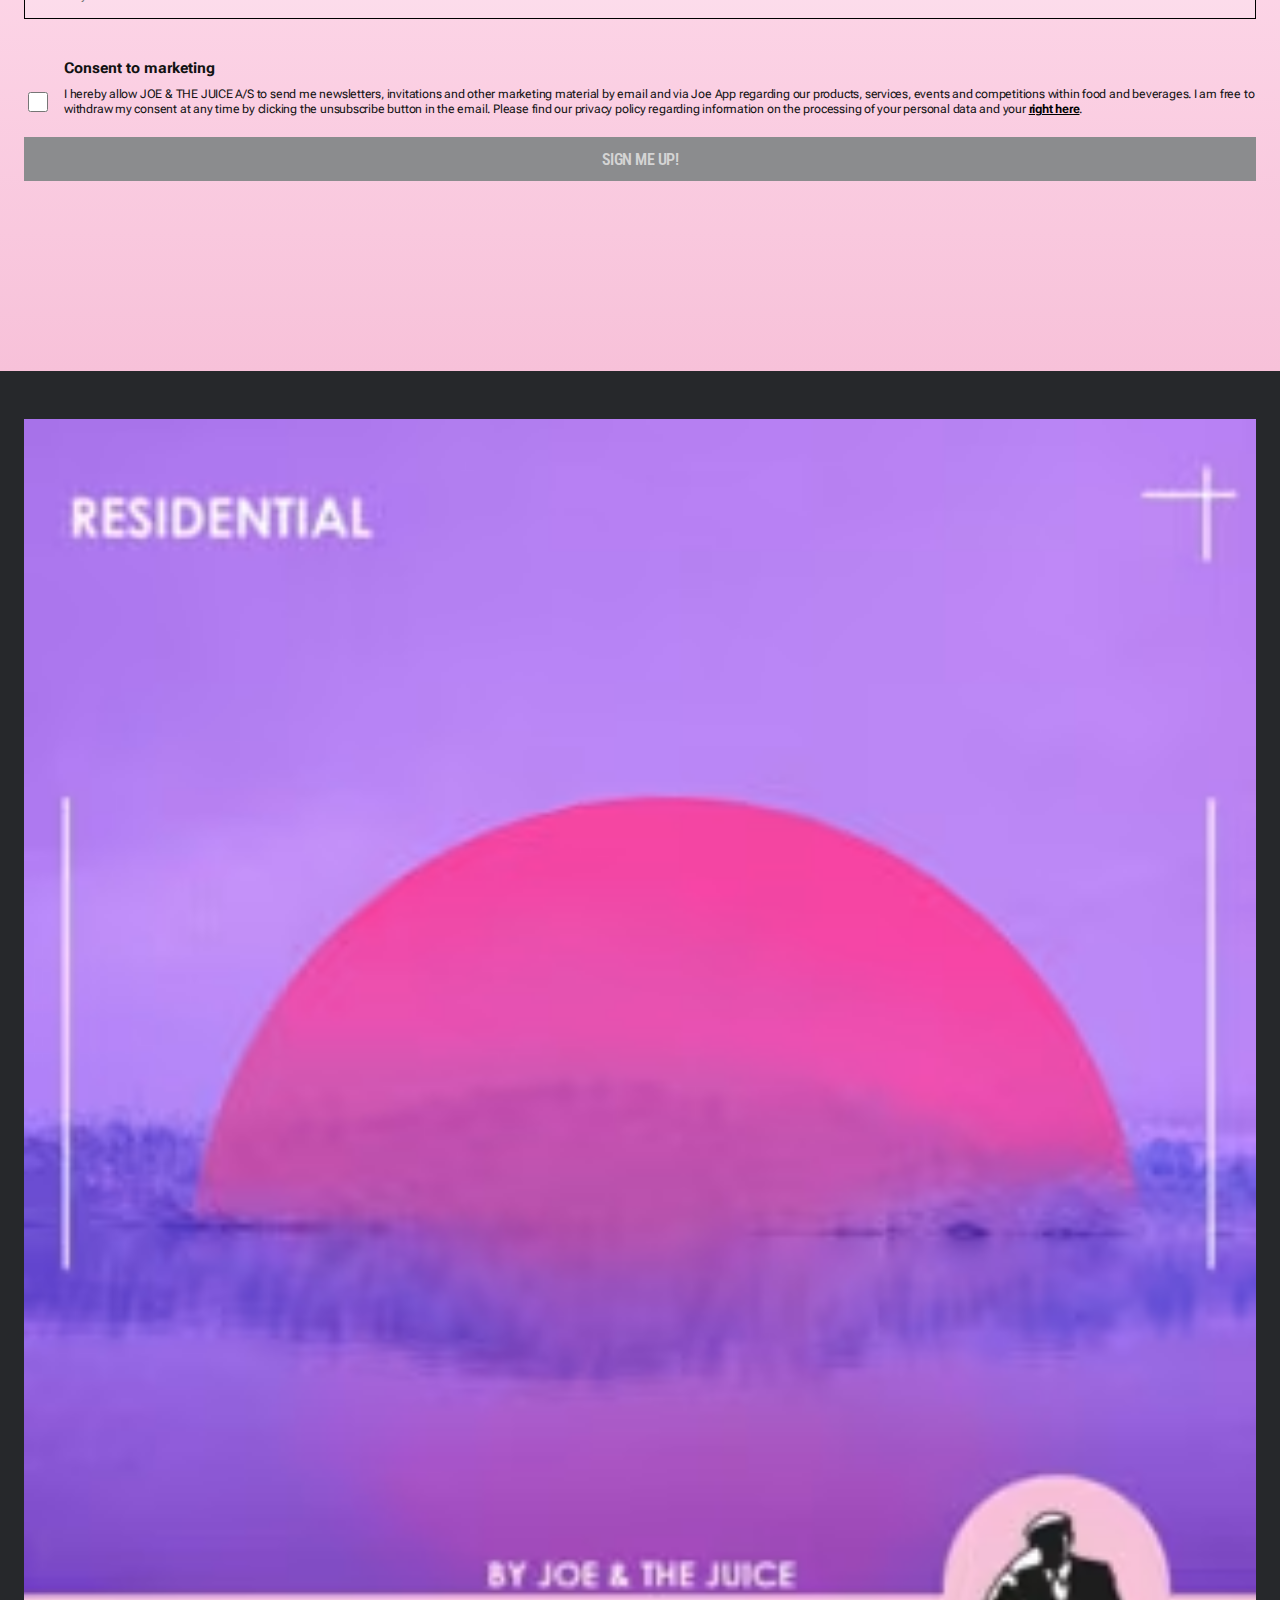
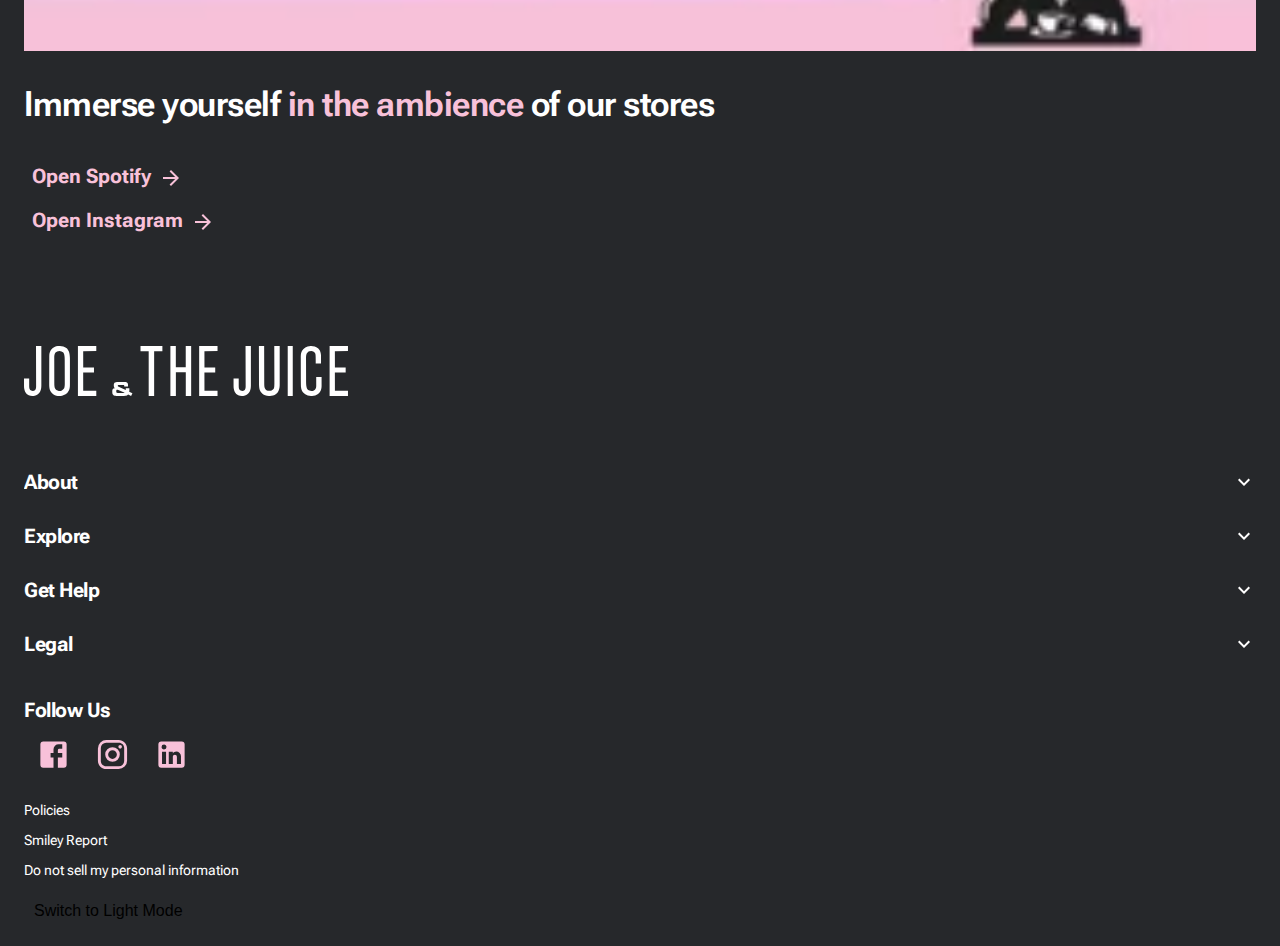
==== commit 403c13e0: "laatste" ====
--- a/index.html
+++ b/index.html
@@ -6,80 +6,127 @@
 	<meta name="author" content="jouw naam">
 	<meta name="viewport" content="width=device-width, initial-scale=1">
 
-	<title>Howdy FED2425</title>
+	<title>Joe&theJuice</title>
 
 	<link href="styles/style.css" rel="stylesheet">
 	<link rel="icon" type="image/svg+xml" href="images/favicon.svg">
+	<link rel="preconnect" href="https://fonts.googleapis.com">
+	<link rel="preconnect" href="https://fonts.gstatic.com" crossorigin>
+	<link
+		href="https://fonts.googleapis.com/css2?family=Expletus+Sans:ital,wght@0,400..700;1,400..700&family=Montserrat:ital,wght@0,100..900;1,100..900&family=Quicksand:wght@400;700&family=Roboto+Condensed:ital,wght@0,100..900;1,100..900&family=Saira:ital,wght@0,100..900;1,100..900&display=swap"
+		rel="stylesheet">
+
+	<link rel="preconnect" href="https://fonts.googleapis.com">
+	<link rel="preconnect" href="https://fonts.gstatic.com" crossorigin>
+	<link
+		href="https://fonts.googleapis.com/css2?family=Expletus+Sans:ital,wght@0,400..700;1,400..700&family=Montserrat:ital,wght@0,100..900;1,100..900&family=Quicksand:wght@400;700&family=Roboto+Condensed:ital,wght@0,100..900;1,100..900&family=Roboto+Flex:opsz,wght@8..144,100..1000&family=Saira:ital,wght@0,100..900;1,100..900&display=swap"
+		rel="stylesheet">
+	<link rel="preconnect" href="https://fonts.googleapis.com">
+	<link rel="preconnect" href="https://fonts.gstatic.com" crossorigin>
+	<link
+		href="https://fonts.googleapis.com/css2?family=Expletus+Sans:ital,wght@0,400..700;1,400..700&family=Montserrat:ital,wght@0,100..900;1,100..900&family=Quicksand:wght@400;700&family=Roboto+Condensed:ital,wght@0,100..900;1,100..900&family=Roboto+Flex:opsz,wght@8..144,100..1000&family=Roboto:ital,wght@0,100..900;1,100..900&family=Saira:ital,wght@0,100..900;1,100..900&display=swap"
+		rel="stylesheet">
 </head>
 
 <body>
 	<Header>
 		<nav>
+			<button>
+				<span></span>
+				<span></span>
+			</button>
 			<ul>
 				<li>
-					<a href="">
+					<a href="./index.html">
 						<h3>home</h3>
-
-					</a>
-				</li>
-				<li>
-					<a href="">
+						<svg class="MuiSvgIcon-root" focusable="false" viewBox="0 0 24 24" aria-hidden="true"
+							style="color: rgb(0, 0, 0);">
+							<path d="M16.59 8.59L12 13.17 7.41 8.59 6 10l6 6 6-6z"></path>
+						</svg>
+					</a>
+				</li>
+				<li>
+					<a href="./index.html">
 						<h3>menu</h3>
-
-					</a>
-				</li>
-				<li>
-					<a href="">
+						<svg class="MuiSvgIcon-root" focusable="false" viewBox="0 0 24 24" aria-hidden="true"
+							style="color: rgb(0, 0, 0);">
+							<path d="M16.59 8.59L12 13.17 7.41 8.59 6 10l6 6 6-6z"></path>
+						</svg>
+					</a>
+				</li>
+				<li>
+					<a href="./index.html">
 						<h3>stores</h3>
-
-					</a>
-				</li>
-				<li>
-					<a href="">
+						<svg class="MuiSvgIcon-root" focusable="false" viewBox="0 0 24 24" aria-hidden="true"
+							style="color: rgb(0, 0, 0);">
+							<path d="M16.59 8.59L12 13.17 7.41 8.59 6 10l6 6 6-6z"></path>
+						</svg>
+					</a>
+				</li>
+				<li>
+					<a href="./index.html">
 						<h3>app</h3>
-
-					</a>
-				</li>
-				<li>
-					<a href="">
+						<svg class="MuiSvgIcon-root" focusable="false" viewBox="0 0 24 24" aria-hidden="true"
+							style="color: rgb(0, 0, 0);">
+							<path d="M16.59 8.59L12 13.17 7.41 8.59 6 10l6 6 6-6z"></path>
+						</svg>
+					</a>
+				</li>
+				<li>
+					<a href="./index.html">
 						<h3>careers</h3>
-
-					</a>
-				</li>
-				<li>
-					<a href="">
+						<svg class="MuiSvgIcon-root" focusable="false" viewBox="0 0 24 24" aria-hidden="true"
+							style="color: rgb(0, 0, 0);">
+							<path d="M16.59 8.59L12 13.17 7.41 8.59 6 10l6 6 6-6z"></path>
+						</svg>
+					</a>
+				</li>
+				<li>
+					<a href="./index.html">
 						<h3>event bookings</h3>
-
+						<svg class="MuiSvgIcon-root" focusable="false" viewBox="0 0 24 24" aria-hidden="true"
+							style="color: rgb(0, 0, 0);">
+							<path d="M16.59 8.59L12 13.17 7.41 8.59 6 10l6 6 6-6z"></path>
+						</svg>
 					</a>
 				</li>
 				<li>
 					<a href="./culture.html">
 						<h3>culture</h3>
-
-					</a>
-				</li>
-				<li>
-					<a href="">
+						<svg class="MuiSvgIcon-root" focusable="false" viewBox="0 0 24 24" aria-hidden="true"
+							style="color: rgb(0, 0, 0);">
+							<path d="M16.59 8.59L12 13.17 7.41 8.59 6 10l6 6 6-6z"></path>
+						</svg>
+					</a>
+				</li>
+				<li>
+					<a href="./index.html">
 						<h3>impact</h3>
-
-					</a>
-				</li>
-				<li>
-					<a href="">
+						<svg class="MuiSvgIcon-root" focusable="false" viewBox="0 0 24 24" aria-hidden="true"
+							style="color: rgb(0, 0, 0);">
+							<path d="M16.59 8.59L12 13.17 7.41 8.59 6 10l6 6 6-6z"></path>
+						</svg>
+					</a>
+				</li>
+				<li>
+					<a href="./index.html">
 						<h3>news / blog</h3>
-
+						<svg class="MuiSvgIcon-root" focusable="false" viewBox="0 0 24 24" aria-hidden="true"
+							style="color: black;">
+							<path d="M16.59 8.59L12 13.17 7.41 8.59 6 10l6 6 6-6z"></path>
+						</svg>
 					</a>
 				</li>
 			</ul>
 		</nav>
-		<a href="">
+		<a href="./index.html">
 			<img src="./images/logo.svg" alt="logo">
 		</a>
-		<a href="">
+		<a href="./index.html">
 			<img src="./images/vlag.svg" alt="language">
 		</a>
-		<a href="">
-			<svg viewBox="0 0 100 100" xmlns="http://www.w3.org/2000/svg">
+		<a href="./index.html">
+			<svg viewBox="0 0 28 28" xmlns="http://www.w3.org/2000/svg">
 				<path fill="none" stroke="red" d="M4 24a6 6 0 016-6h8a6 6 0 016 6h0" />
 				<circle cx="14" cy="9.5" r="4.5"></circle>
 			</svg>
@@ -87,20 +134,26 @@
 		</a>
 	</Header>
 
-	<main>
+	<main class="home">
 		<section>
 			<h1>Start your order</h1>
-			<p>fresh juices, healthy shakes and delicious sandwiches. What are you in for today?</p>
+			<p>Fresh juices, healthy shakes and delicious sandwiches. What are you in for today?</p>
 			<a href="">
 				<h3>order now</h3>
 			</a>
+			<button>
+				<svg class="MuiSvgIcon-root" focusable="false" viewBox="0 0 24 24" aria-hidden="true"
+					style="color: rgb(255, 255, 255);">
+					<path d="M16.59 8.59L12 13.17 7.41 8.59 6 10l6 6 6-6z"></path>
+				</svg>
+			</button>
 		</section>
 		<section>
 			<h2>Most popular products</h2>
 			<ul>
 				<li>
 					<h3>Americano</h3>
-					<img src="./images/Cup_of_Joe-x2.avif" alt="">
+					<img src="./images/Cup_of_Joe-x2.avif" alt="koffie">
 					<a href="">
 						<h3>add to basket</h3>
 					</a>
@@ -141,30 +194,41 @@
 					</a>
 				</li>
 			</ul>
-		</section>
-		<section>
-			<video id="video" controls>
-				<source src="./videos/video-homepagina.mp4" />
-			</video>
-			<h2>Order ahead, skip the line and get free s*t with the Joe App!</h2>
+			<div class="buttons">
+				<button class="active"></button>
+				<button></button>
+				<button></button>
+				<button></button>
+				<button></button>
+				<button></button>
+			</div>
+			<a href="">
+				<h3>Full Menu</h3>
+			</a>
+		</section>
+		<section>
+			<video controls>
+				<source src="./videos/video-homepagina.mp4" type="video/mp4">
+			  </video>
+			<h2>Order ahead, skip the line and get free s*t with the <span>Joe App!</span></h2>
 			<a href="">
 				<h3>Download now</h3>
 			</a>
 		</section>
 		<section>
-			<h2>Order ahead, skip the line and get free s*t with the Joe App!</h2>
+			<h2>Elevate your Joe experience with all the perks and features</h2>
 			<a href="">
 				<h3>Discover how</h3>
 			</a>
 		</section>
 		<section>
-			<h1>Find a joe & the juice near you</h1>
+			<h2>Find a joe & the juice <span>near you</span></h2>
 			<a href="">
 				<h3>store locator</h3>
 			</a>
 		</section>
 		<section>
-			<h1>Find a joe & the juice near you</h1>
+			<h2>Find a joe & the juice <span>near you</span></h2>
 			<a href="">
 				<h3>open in the store locator</h3>
 			</a>
@@ -172,129 +236,172 @@
 		<section>
 			<ul>
 				<li>
-					<img src="./images/winkel beter.avif" alt="">
-					<h4>Naarderstraat 6 [Laren]</h4>
-					<p>Naarderstraat 6</p>
-					<p>Open 08:00 - 18:00</p>
-					<button>
-						<svg viewBox="0 0 100 100" xmlns="http://www.w3.org/2000/svg">
-							<path fill="none" stroke="red"
-								d="M16.5 3c-1.74 0-3.41.81-4.5 2.09C10.91 3.81 9.24 3 7.5 3 4.42 3 2 5.42 2 8.5c0 3.78 3.4 6.86 8.55 11.54L12 21.35l1.45-1.32C18.6 15.36 22 12.28 22 8.5 22 5.42 19.58 3 16.5 3zm-4.4 15.55l-.1.1-.1-.1C7.14 14.24 4 11.39 4 8.5 4 6.5 5.5 5 7.5 5c1.54 0 3.04.99 3.57 2.36h1.87C13.46 5.99 14.96 5 16.5 5c2 0 3.5 1.5 3.5 3.5 0 2.89-3.14 5.74-7.9 10.05z" />
-						</svg>
-					</button>
-					<a href="">
-						<h3>order now</h3>
-					</a>
-				</li>
-				<li>
-					<img src="./images/winkel beter.avif" alt="">
-					<h4>Van Woustraat 189 [Amsterdam]</h4>
-					<p>Van Woustraat 189</p>
-					<p>Open 08:00 - 19:00</p>
-					<button>
-						<svg viewBox="0 0 100 100" xmlns="http://www.w3.org/2000/svg">
-							<path fill="none" stroke="red"
-								d="M16.5 3c-1.74 0-3.41.81-4.5 2.09C10.91 3.81 9.24 3 7.5 3 4.42 3 2 5.42 2 8.5c0 3.78 3.4 6.86 8.55 11.54L12 21.35l1.45-1.32C18.6 15.36 22 12.28 22 8.5 22 5.42 19.58 3 16.5 3zm-4.4 15.55l-.1.1-.1-.1C7.14 14.24 4 11.39 4 8.5 4 6.5 5.5 5 7.5 5c1.54 0 3.04.99 3.57 2.36h1.87C13.46 5.99 14.96 5 16.5 5c2 0 3.5 1.5 3.5 3.5 0 2.89-3.14 5.74-7.9 10.05z" />
-						</svg></button>
-					<a href="">
-						<h3>order now</h3>
-					</a>
-				</li>
-				<li>
-					<img src="" alt="">
-					<h4>Ferdinand Bolstraat 113 H [Amsterdam]</h4>
-					<p>Ferdinand Bolstraat 113 H </p>
-					<p>Open 08:00 - 20:00</p>
-					<button><svg viewBox="0 0 100 100" xmlns="http://www.w3.org/2000/svg">
-							<path fill="none" stroke="red"
-								d="M16.5 3c-1.74 0-3.41.81-4.5 2.09C10.91 3.81 9.24 3 7.5 3 4.42 3 2 5.42 2 8.5c0 3.78 3.4 6.86 8.55 11.54L12 21.35l1.45-1.32C18.6 15.36 22 12.28 22 8.5 22 5.42 19.58 3 16.5 3zm-4.4 15.55l-.1.1-.1-.1C7.14 14.24 4 11.39 4 8.5 4 6.5 5.5 5 7.5 5c1.54 0 3.04.99 3.57 2.36h1.87C13.46 5.99 14.96 5 16.5 5c2 0 3.5 1.5 3.5 3.5 0 2.89-3.14 5.74-7.9 10.05z" />
-						</svg></button>
-					<a href="">
-						<h3>order now</h3>
-					</a>
-				</li>
-				<li>
-					<img src="./images/winkel beter.avif" alt="">
-					<h4>Beethovenstraat 5 [Amsterdam]</h4>
-					<p>Beethovenstraat 5</p>
-					<p>Open 08:00 - 19:00</p>
-					<button><svg viewBox="0 0 100 100" xmlns="http://www.w3.org/2000/svg">
-							<path fill="none" stroke="red"
-								d="M16.5 3c-1.74 0-3.41.81-4.5 2.09C10.91 3.81 9.24 3 7.5 3 4.42 3 2 5.42 2 8.5c0 3.78 3.4 6.86 8.55 11.54L12 21.35l1.45-1.32C18.6 15.36 22 12.28 22 8.5 22 5.42 19.58 3 16.5 3zm-4.4 15.55l-.1.1-.1-.1C7.14 14.24 4 11.39 4 8.5 4 6.5 5.5 5 7.5 5c1.54 0 3.04.99 3.57 2.36h1.87C13.46 5.99 14.96 5 16.5 5c2 0 3.5 1.5 3.5 3.5 0 2.89-3.14 5.74-7.9 10.05z" />
-						</svg></button>
-					<a href="">
-						<h3>order now</h3>
-					</a>
-				</li>
-				<li>
-					<img src="./images/winkel beter.avif" alt="">
-					<h4>Gustav Mahlerlaan 294 [Amsterdam]</h4>
-					<p>Gustav Mahlerlaan 294</p>
-					<p>Open 08:00 - 20:00</p>
-					<button><svg viewBox="0 0 100 100" xmlns="http://www.w3.org/2000/svg">
-							<path fill="none" stroke="red"
-								d="M16.5 3c-1.74 0-3.41.81-4.5 2.09C10.91 3.81 9.24 3 7.5 3 4.42 3 2 5.42 2 8.5c0 3.78 3.4 6.86 8.55 11.54L12 21.35l1.45-1.32C18.6 15.36 22 12.28 22 8.5 22 5.42 19.58 3 16.5 3zm-4.4 15.55l-.1.1-.1-.1C7.14 14.24 4 11.39 4 8.5 4 6.5 5.5 5 7.5 5c1.54 0 3.04.99 3.57 2.36h1.87C13.46 5.99 14.96 5 16.5 5c2 0 3.5 1.5 3.5 3.5 0 2.89-3.14 5.74-7.9 10.05z" />
-						</svg></button>
-					<a href="">
-						<h3>order now</h3>
-					</a>
-				</li>
-				<li>
-					<img src="./images/winkel beter.avif" alt="">
-					<h4>Amstelveen [Amsterdam]</h4>
-					<p>Binnenhof 4A</p>
-					<p>Open 09:00 - 18:00</p>
-					<button><svg viewBox="0 0 100 100" xmlns="http://www.w3.org/2000/svg">
-							<path fill="none" stroke="red"
-								d="M16.5 3c-1.74 0-3.41.81-4.5 2.09C10.91 3.81 9.24 3 7.5 3 4.42 3 2 5.42 2 8.5c0 3.78 3.4 6.86 8.55 11.54L12 21.35l1.45-1.32C18.6 15.36 22 12.28 22 8.5 22 5.42 19.58 3 16.5 3zm-4.4 15.55l-.1.1-.1-.1C7.14 14.24 4 11.39 4 8.5 4 6.5 5.5 5 7.5 5c1.54 0 3.04.99 3.57 2.36h1.87C13.46 5.99 14.96 5 16.5 5c2 0 3.5 1.5 3.5 3.5 0 2.89-3.14 5.74-7.9 10.05z" />
-						</svg></button>
-					<a href="">
-						<h3>order now</h3>
-					</a>
-				</li>
-				<li>
-					<img src="./images/winkel beter.avif" alt="">
-					<h4>Van Baerlestraat 40 [Amsterdam]</h4>
-					<p>Van Baerlestraat 40</p>
-					<p>Open 08:00 - 19:00</p>
-					<button><svg viewBox="0 0 100 100" xmlns="http://www.w3.org/2000/svg">
-							<path fill="none" stroke="red"
-								d="M16.5 3c-1.74 0-3.41.81-4.5 2.09C10.91 3.81 9.24 3 7.5 3 4.42 3 2 5.42 2 8.5c0 3.78 3.4 6.86 8.55 11.54L12 21.35l1.45-1.32C18.6 15.36 22 12.28 22 8.5 22 5.42 19.58 3 16.5 3zm-4.4 15.55l-.1.1-.1-.1C7.14 14.24 4 11.39 4 8.5 4 6.5 5.5 5 7.5 5c1.54 0 3.04.99 3.57 2.36h1.87C13.46 5.99 14.96 5 16.5 5c2 0 3.5 1.5 3.5 3.5 0 2.89-3.14 5.74-7.9 10.05z" />
-						</svg></button>
-					<a href="">
-						<h3>order now</h3>
-					</a>
-				</li>
-				<li>
-					<img src="./images/winkel beter.avif" alt="">
-					<h4>Runstraat 13 [Amsterdam]</h4>
-					<p>Runstraat 13</p>
-					<p>Open 07:00 - 20:00</p>
-					<button><svg viewBox="0 0 100 100" xmlns="http://www.w3.org/2000/svg">
-							<path fill="none" stroke="red"
-								d="M16.5 3c-1.74 0-3.41.81-4.5 2.09C10.91 3.81 9.24 3 7.5 3 4.42 3 2 5.42 2 8.5c0 3.78 3.4 6.86 8.55 11.54L12 21.35l1.45-1.32C18.6 15.36 22 12.28 22 8.5 22 5.42 19.58 3 16.5 3zm-4.4 15.55l-.1.1-.1-.1C7.14 14.24 4 11.39 4 8.5 4 6.5 5.5 5 7.5 5c1.54 0 3.04.99 3.57 2.36h1.87C13.46 5.99 14.96 5 16.5 5c2 0 3.5 1.5 3.5 3.5 0 2.89-3.14 5.74-7.9 10.05z" />
-						</svg></button>
-					<a href="">
-						<h3>order now</h3>
-					</a>
-				</li>
-				<li>
-					<img src="./images/winkel beter.avif" alt="">
-					<h4>Cornelis Schuytstraat 50 [Amsterdam]</h4>
-					<p>Cornelis Schuytstraat 50</p>
-					<p>Open 07:00 - 20:00</p>
-					<button><img src="" alt=""></button>
-					<a href="">
-						<h3>order now</h3>
-					</a>
+					<img src="./images/winkel.avif" alt="winkel achtergrond">
+					<div>
+						<h4>Naarderstraat 6 [Laren]</h4>
+						<p>Naarderstraat 6</p>
+						<p>Open 08:00 - 18:00</p>
+						<button>
+							<svg class="MuiSvgIcon-root" focusable="false" viewBox="0 0 24 24" aria-hidden="true">
+								<path fill="white" stroke="none"
+									d="M16.5 3c-1.74 0-3.41.81-4.5 2.09C10.91 3.81 9.24 3 7.5 3 4.42 3 2 5.42 2 8.5c0 3.78 3.4 6.86 8.55 11.54L12 21.35l1.45-1.32C18.6 15.36 22 12.28 22 8.5 22 5.42 19.58 3 16.5 3zm-4.4 15.55l-.1.1-.1-.1C7.14 14.24 4 11.39 4 8.5 4 6.5 5.5 5 7.5 5c1.54 0 3.04.99 3.57 2.36h1.87C13.46 5.99 14.96 5 16.5 5c2 0 3.5 1.5 3.5 3.5 0 2.89-3.14 5.74-7.9 10.05z">
+								</path>
+							</svg>
+						</button>
+						<a href="">
+							<h3>order now</h3>
+						</a>
+					</div>
+				</li>
+				<li>
+					<img src="./images/winkel.avif" alt="joe & the juice winkel">
+					<div>
+						<h4>Van Woustraat 189 [Amsterdam]</h4>
+						<p>Van Woustraat 189</p>
+						<p>Open 08:00 - 19:00</p>
+						<button>
+							<svg viewBox="0 0 100 100" xmlns="http://www.w3.org/2000/svg">
+								<path fill="none" stroke="red"
+									d="M16.5 3c-1.74 0-3.41.81-4.5 2.09C10.91 3.81 9.24 3 7.5 3 4.42 3 2 5.42 2 8.5c0 3.78 3.4 6.86 8.55 11.54L12 21.35l1.45-1.32C18.6 15.36 22 12.28 22 8.5 22 5.42 19.58 3 16.5 3zm-4.4 15.55l-.1.1-.1-.1C7.14 14.24 4 11.39 4 8.5 4 6.5 5.5 5 7.5 5c1.54 0 3.04.99 3.57 2.36h1.87C13.46 5.99 14.96 5 16.5 5c2 0 3.5 1.5 3.5 3.5 0 2.89-3.14 5.74-7.9 10.05z" />
+							</svg>
+						</button>
+						<a href="">
+							<h3>order now</h3>
+						</a>
+					</div>
+				</li>
+				<li>
+					<img src="./images/winkel.avif" alt="joe & the juice winkel">
+					<div>
+						<h4>Ferdinand Bolstraat 113H [Amsterdam]</h4>
+						<p>Ferdinand Bolstraat 113H</p>
+						<p>Open 07:00 - 20:00</p>
+						<button>
+							<svg viewBox="0 0 100 100" xmlns="http://www.w3.org/2000/svg">
+								<path fill="none" stroke="red"
+									d="M16.5 3c-1.74 0-3.41.81-4.5 2.09C10.91 3.81 9.24 3 7.5 3 4.42 3 2 5.42 2 8.5c0 3.78 3.4 6.86 8.55 11.54L12 21.35l1.45-1.32C18.6 15.36 22 12.28 22 8.5 22 5.42 19.58 3 16.5 3zm-4.4 15.55l-.1.1-.1-.1C7.14 14.24 4 11.39 4 8.5 4 6.5 5.5 5 7.5 5c1.54 0 3.04.99 3.57 2.36h1.87C13.46 5.99 14.96 5 16.5 5c2 0 3.5 1.5 3.5 3.5 0 2.89-3.14 5.74-7.9 10.05z" />
+							</svg>
+						</button>
+						<a href="">
+							<h3>order now</h3>
+						</a>
+					</div>
+				</li>
+				<li>
+					<img src="./images/winkel.avif" alt="joe & the juice winkel">
+					<div>
+						<h4>Beethovenstraat 5 [Amsterdam]</h4>
+						<p>Beethovenstraat 5 </p>
+						<p>Open 08:00 - 18:00</p>
+						<button>
+							<svg viewBox="0 0 100 100" xmlns="http://www.w3.org/2000/svg">
+								<path fill="none" stroke="red"
+									d="M16.5 3c-1.74 0-3.41.81-4.5 2.09C10.91 3.81 9.24 3 7.5 3 4.42 3 2 5.42 2 8.5c0 3.78 3.4 6.86 8.55 11.54L12 21.35l1.45-1.32C18.6 15.36 22 12.28 22 8.5 22 5.42 19.58 3 16.5 3zm-4.4 15.55l-.1.1-.1-.1C7.14 14.24 4 11.39 4 8.5 4 6.5 5.5 5 7.5 5c1.54 0 3.04.99 3.57 2.36h1.87C13.46 5.99 14.96 5 16.5 5c2 0 3.5 1.5 3.5 3.5 0 2.89-3.14 5.74-7.9 10.05z" />
+							</svg>
+						</button>
+						<a href="">
+							<h3>order now</h3>
+						</a>
+					</div>
+				</li>
+				<li>
+					<img src="./images/winkel.avif" alt="joe & the juice winkel">
+					<div>
+						<h4>Naarderstraat 6 [Laren]</h4>
+						<p>Naarderstraat 6</p>
+						<p>Open 08:00 - 18:00</p>
+						<button>
+							<svg viewBox="0 0 100 100" xmlns="http://www.w3.org/2000/svg">
+								<path fill="none" stroke="red"
+									d="M16.5 3c-1.74 0-3.41.81-4.5 2.09C10.91 3.81 9.24 3 7.5 3 4.42 3 2 5.42 2 8.5c0 3.78 3.4 6.86 8.55 11.54L12 21.35l1.45-1.32C18.6 15.36 22 12.28 22 8.5 22 5.42 19.58 3 16.5 3zm-4.4 15.55l-.1.1-.1-.1C7.14 14.24 4 11.39 4 8.5 4 6.5 5.5 5 7.5 5c1.54 0 3.04.99 3.57 2.36h1.87C13.46 5.99 14.96 5 16.5 5c2 0 3.5 1.5 3.5 3.5 0 2.89-3.14 5.74-7.9 10.05z" />
+							</svg>
+						</button>
+						<a href="">
+							<h3>order now</h3>
+						</a>
+					</div>
+				</li>
+				<li>
+					<img src="./images/winkel.avif" alt="joe & the juice winkel">
+					<div>
+						<h4>Naarderstraat 6 [Laren]</h4>
+						<p>Naarderstraat 6</p>
+						<p>Open 08:00 - 18:00</p>
+						<button>
+							<svg viewBox="0 0 100 100" xmlns="http://www.w3.org/2000/svg">
+								<path fill="none" stroke="red"
+									d="M16.5 3c-1.74 0-3.41.81-4.5 2.09C10.91 3.81 9.24 3 7.5 3 4.42 3 2 5.42 2 8.5c0 3.78 3.4 6.86 8.55 11.54L12 21.35l1.45-1.32C18.6 15.36 22 12.28 22 8.5 22 5.42 19.58 3 16.5 3zm-4.4 15.55l-.1.1-.1-.1C7.14 14.24 4 11.39 4 8.5 4 6.5 5.5 5 7.5 5c1.54 0 3.04.99 3.57 2.36h1.87C13.46 5.99 14.96 5 16.5 5c2 0 3.5 1.5 3.5 3.5 0 2.89-3.14 5.74-7.9 10.05z" />
+							</svg>
+						</button>
+						<a href="">
+							<h3>order now</h3>
+						</a>
+					</div>
+				</li>
+				<li>
+					<img src="./images/winkel.avif" alt="joe & the juice winkel">
+					<div>
+						<h4>Naarderstraat 6 [Laren]</h4>
+						<p>Naarderstraat 6</p>
+						<p>Open 08:00 - 18:00</p>
+						<button>
+							<svg viewBox="0 0 100 100" xmlns="http://www.w3.org/2000/svg">
+								<path fill="none" stroke="red"
+									d="M16.5 3c-1.74 0-3.41.81-4.5 2.09C10.91 3.81 9.24 3 7.5 3 4.42 3 2 5.42 2 8.5c0 3.78 3.4 6.86 8.55 11.54L12 21.35l1.45-1.32C18.6 15.36 22 12.28 22 8.5 22 5.42 19.58 3 16.5 3zm-4.4 15.55l-.1.1-.1-.1C7.14 14.24 4 11.39 4 8.5 4 6.5 5.5 5 7.5 5c1.54 0 3.04.99 3.57 2.36h1.87C13.46 5.99 14.96 5 16.5 5c2 0 3.5 1.5 3.5 3.5 0 2.89-3.14 5.74-7.9 10.05z" />
+							</svg>
+						</button>
+						<a href="">
+							<h3>order now</h3>
+						</a>
+					</div>
+				</li>
+				<li>
+					<img src="./images/winkel.avif" alt="joe & the juice winkel">
+					<div>
+						<h4>Naarderstraat 6 [Laren]</h4>
+						<p>Naarderstraat 6</p>
+						<p>Open 08:00 - 18:00</p>
+						<button>
+							<svg viewBox="0 0 100 100" xmlns="http://www.w3.org/2000/svg">
+								<path fill="none" stroke="red"
+									d="M16.5 3c-1.74 0-3.41.81-4.5 2.09C10.91 3.81 9.24 3 7.5 3 4.42 3 2 5.42 2 8.5c0 3.78 3.4 6.86 8.55 11.54L12 21.35l1.45-1.32C18.6 15.36 22 12.28 22 8.5 22 5.42 19.58 3 16.5 3zm-4.4 15.55l-.1.1-.1-.1C7.14 14.24 4 11.39 4 8.5 4 6.5 5.5 5 7.5 5c1.54 0 3.04.99 3.57 2.36h1.87C13.46 5.99 14.96 5 16.5 5c2 0 3.5 1.5 3.5 3.5 0 2.89-3.14 5.74-7.9 10.05z" />
+							</svg>
+						</button>
+						<a href="">
+							<h3>order now</h3>
+						</a>
+					</div>
+				</li>
+				<li>
+					<img src="./images/winkel.avif" alt="joe & the juice winkel">
+					<div>
+						<h4>Naarderstraat 6 [Laren]</h4>
+						<p>Naarderstraat 6</p>
+						<p>Open 08:00 - 18:00</p>
+						<button>
+							<svg class="MuiSvgIcon-root" focusable="false" viewBox="0 0 24 24" aria-hidden="true">
+								<path fill="white" stroke="none"
+									d="M16.5 3c-1.74 0-3.41.81-4.5 2.09C10.91 3.81 9.24 3 7.5 3 4.42 3 2 5.42 2 8.5c0 3.78 3.4 6.86 8.55 11.54L12 21.35l1.45-1.32C18.6 15.36 22 12.28 22 8.5 22 5.42 19.58 3 16.5 3zm-4.4 15.55l-.1.1-.1-.1C7.14 14.24 4 11.39 4 8.5 4 6.5 5.5 5 7.5 5c1.54 0 3.04.99 3.57 2.36h1.87C13.46 5.99 14.96 5 16.5 5c2 0 3.5 1.5 3.5 3.5 0 2.89-3.14 5.74-7.9 10.05z">
+								</path>
+							</svg>
+						</button>
+						<a href="">
+							<h3>order now</h3>
+						</a>
+					</div>
 				</li>
 			</ul>
-			<button></button>
-			<button></button>
-			<button></button>
-			<button></button>
-			<button></button>
-			<button></button>
+			<div class="buttons">
+				<button class="active"></button>
+				<button></button>
+				<button></button>
+				<button></button>
+				<button></button>
+				<button></button>
+				<button></button>
+				<button></button>
+				<button></button>
+			</div>
 		</section>
 		<Section>
 			<h3>Sign up for newsletters!</h3>
@@ -303,67 +410,143 @@
 			<form action="/url" method="GET">
 				<input type="text" name="name" placeholder="Enter your e-mail here">
 			</form>
-			<h4>Consent to marketing</h4>
-			<p>I hereby allow JOE & THE JUICE A/S to send me newsletters, invitations and other marketing material
-				by email and via Joe App regarding our products, services, events and competitions within food and
-				beverages. I am free to withdraw my consent at any time by clicking the unsubscribe button in the
-				email. Please find our privacy policy regarding information on the processing of your personal data
-				and your <a href="">
-					<p>right here.</p>
-				</a></p>
+			<div> <label>
+					<input type="checkbox">
+				</label>
+				<h4>Consent to marketing</h4>
+				<p>I hereby allow JOE & THE JUICE A/S to send me newsletters, invitations and other marketing material
+					by email and via Joe App regarding our products, services, events and competitions within food and
+					beverages. I am free to withdraw my consent at any time by clicking the unsubscribe button in the
+					email. Please find our privacy policy regarding information on the processing of your personal data
+					and your <a href="">right here</a>.
+				</p>
+			</div>
 			<a href="">
 				<h3>sign me up!</h3>
 			</a>
 		</Section>
 		<section>
-			<img src="" alt="">
-			<h2>Immerse yourself in the ambience of our stores</h2>
+			<img src="./images/residential-paarsroze.avif" alt="paars spotify achtergrond">
+			<h2>Immerse yourself <span>in the ambience</span> of our stores</h2>
 			<a href="">
 				<h4>open spotify</h4>
-				<img src="" alt="">
+				<svg viewBox="0 0 20 20" xmlns="http://www.w3.org/2000/svg">
+					<path fill="rgb(248, 193, 217)" stroke="none"
+						d="M12 4l-1.41 1.41L16.17 11H4v2h12.17l-5.58 5.59L12 20l8-8z" />
+				</svg>
 			</a>
 			<a href="">
 				<h4>open instagram</h4>
-				<img src="" alt="">
+				<svg viewBox="0 0 20 20" xmlns="http://www.w3.org/2000/svg">
+					<path fill="rgb(248, 193, 217)" stroke="none"
+						d="M12 4l-1.41 1.41L16.17 11H4v2h12.17l-5.58 5.59L12 20l8-8z" />
+				</svg>
 			</a>
 		</section>
 	</main>
 
 	<footer>
 		<section>
-			<h2>Joe & the juice</h2>
+			<svg class="MuiSvgIcon-root jss222" focusable="false" viewBox="0 0 1459.03 225.18" aria-hidden="true">
+				<g fill="#fff">
+					<path
+						d="m474.19 203.68c.11-.7.18-1.38.23-2.08.07-.94.11-1.85.13-2.77 0-1.54 0-3.07 0-4.61 0-.59 0-1.14 0-1.72s0-1.32-.1-2h-16.15a11.06 11.06 0 0 1 .16 1.41v1.37 1.39l-.17 3-.1.74-32-15.23-1.17-.56a11.14 11.14 0 0 1 -1.18-.65 6.61 6.61 0 0 1 -.74-.53 4.15 4.15 0 0 1 -.52-.67 4.45 4.45 0 0 1 -.23-.79 8.7 8.7 0 0 1 0-.89 5.08 5.08 0 0 1 0-.67 3.07 3.07 0 0 1 .23-.95 2.17 2.17 0 0 1 .68-1 3.46 3.46 0 0 1 .84-.48l.28-.08a8.28 8.28 0 0 1 .89-.13c.63-.08 1.28-.12 1.93-.15 1.27-.07 2.53-.11 3.81-.15 2.39 0 4.78-.06 7.16-.08h3.5s2.53 0 3.79.12c.76 0 1.53.09 2.29.16a12.41 12.41 0 0 1 1.38.23 4.09 4.09 0 0 1 .84.26 2.55 2.55 0 0 1 .5.3 2.1 2.1 0 0 1 .24.27 1.86 1.86 0 0 1 .34.61 4.27 4.27 0 0 1 .22.87c.08.45.14.92.18 1.39.07.84.12 1.67.16 2.52l16.82-.05.09-3.62c0-1.2-.05-2.41-.12-3.6 0-.94-.16-1.88-.3-2.8a17.57 17.57 0 0 0 -.51-2.26 10.86 10.86 0 0 0 -.76-1.91 8.66 8.66 0 0 0 -1.67-2.26 10.6 10.6 0 0 0 -1.7-1.27 15.41 15.41 0 0 0 -1.4-.73 13.06 13.06 0 0 0 -2.06-.63c-.74-.17-1.49-.3-2.23-.42-1-.14-2-.24-2.94-.31-1.37-.1-2.75-.17-4.13-.2-2.09-.07-4.19-.12-6.27-.13-3.32 0-6.65 0-10 0-2.18 0-4.36 0-6.56.06-1.93 0-3.86.06-5.79.14-1.29 0-2.56.12-3.85.22-.95.07-1.88.18-2.81.34a18.21 18.21 0 0 0 -2.33.5 19.09 19.09 0 0 0 -1.93.66 13 13 0 0 0 -2.05 1.08 9.75 9.75 0 0 0 -2.1 1.9 9.4 9.4 0 0 0 -1.3 2.16 11.33 11.33 0 0 0 -.72 2.2 17 17 0 0 0 -.43 2.57c-.09 1-.14 2.07-.14 3.12 0 .77 0 1.53.06 2.29s.12 1.76.24 2.64a14.21 14.21 0 0 0 .43 2.06 8.63 8.63 0 0 0 .68 1.77 7.24 7.24 0 0 0 1.47 2 9.1 9.1 0 0 0 1.52 1.11 12 12 0 0 0 1.78.84l-.91.14c-1 .16-2 .36-3 .57-.77.21-1.57.43-2.33.7a13.49 13.49 0 0 0 -1.89.88 8.12 8.12 0 0 0 -1.71 1.26 7.62 7.62 0 0 0 -1.54 2 9.45 9.45 0 0 0 -.75 1.88 18.52 18.52 0 0 0 -.52 2.23c-.12.91-.23 1.81-.28 2.71-.06 1.17-.09 2.36-.09 3.52s0 2.55.13 3.82a30.73 30.73 0 0 0 .34 3.14 21.79 21.79 0 0 0 .56 2.59 12.24 12.24 0 0 0 .9 2.26 10.13 10.13 0 0 0 2 2.78 12 12 0 0 0 1.9 1.56 15.62 15.62 0 0 0 2.21 1.18 23.69 23.69 0 0 0 2.42.81c.92.23 1.86.42 2.8.57 1.18.18 2.36.34 3.56.44 1.58.16 3.15.24 4.75.32 2.19.09 4.39.15 6.58.18 3.07 0 6.1.05 9.14 0h3.83c2.56 0 5.11-.08 7.66-.17 1.91-.07 3.84-.18 5.75-.33 1.46-.11 2.92-.26 4.37-.46 1.16-.16 2.31-.38 3.44-.62a27.49 27.49 0 0 0 2.73-.76 15.93 15.93 0 0 0 2.35-1 11 11 0 0 0 2.42-1.7 12.53 12.53 0 0 0 1.74-2l13.16 6.67 6-12.1-14.68-7.11c.29-.63.43-1.24.55-1.88zm-20.39 7a4.43 4.43 0 0 1 -1.46.41c-.45.05-.89.08-1.32.11-.92 0-1.85.07-2.76.08-2.4 0-4.78.06-7.18.07l-5.55.09c-.85 0-1.72 0-2.58 0h-.49c-1.87 0-3.74 0-5.6 0q-1.82 0-3.63-.12c-.81 0-1.63-.1-2.43-.21-.57-.08-1.12-.19-1.69-.3a7.69 7.69 0 0 1 -1.22-.43 4.1 4.1 0 0 1 -.95-.56 3 3 0 0 1 -.85-1.16 4 4 0 0 1 -.33-1.06 12.27 12.27 0 0 1 -.17-1.34c0-.64 0-1.28 0-1.91v-.82c0-.7 0-1.39.09-2.08a11.53 11.53 0 0 1 .16-1.44 6.11 6.11 0 0 1 .31-1 2.91 2.91 0 0 1 .57-.9 2.65 2.65 0 0 1 .84-.63 4.51 4.51 0 0 1 1-.38c.46-.12.91-.22 1.38-.3q1-.14 2-.24l31.88 14.12z">
+					</path>
+					<path
+						d="m54.56 180.94a42.59 42.59 0 0 1 -.19 4.37 28.65 28.65 0 0 1 -1.76 7.81 15.45 15.45 0 0 1 -3.61 5.64 13.33 13.33 0 0 1 -9.13 3.65 18.6 18.6 0 0 1 -7.75-1.7 13.47 13.47 0 0 1 -6.75-7.27l-.43-1.05a22.53 22.53 0 0 1 -1.26-6.12c-.21-2.77-.3-5.51-.27-8.26l-.07-32.15-23.34.07.09 35.14a68.37 68.37 0 0 0 1.21 13.07 45.93 45.93 0 0 0 4.34 12.59 33.42 33.42 0 0 0 15.55 14.91 38.63 38.63 0 0 0 16.33 3.53 50.87 50.87 0 0 0 10.86-1.17 36.55 36.55 0 0 0 12.45-5.2 34.46 34.46 0 0 0 11.52-12.93 48.38 48.38 0 0 0 4.53-13.14 72.25 72.25 0 0 0 1.25-14.29v-178.44l-24.08.08z">
+					</path>
+					<path
+						d="m325.55.01h-82.69v225.16h82.69v-23.29l-58.82.18-.19-82.8 48.7-.13-.05-22.73-48.44.15-.18-73.33 58.98-.17z">
+					</path>
+					<path
+						d="m788.88 225.17h82.68v-23.29l-58.81.18-.2-82.8 48.7-.13-.04-22.73-48.44.15-.18-73.33 58.97-.17v-23.04h-82.68z">
+					</path>
+					<path d="m524.74 23.52 36.82-.21v201.86h24.56v-201.86l37.13-.1v-23.2h-98.51z"></path>
+					<path d="m728.39 95.81h-44.65v-95.8h-24.41v225.15h24.64v-106.69h44.65v106.69h24.19v-225.15h-24.42z">
+					</path>
+					<path
+						d="m998.26 181a39.93 39.93 0 0 1 -.19 4.37 28.8 28.8 0 0 1 -1.75 7.81 15.43 15.43 0 0 1 -3.67 5.64 13.3 13.3 0 0 1 -9.13 3.65 18.56 18.56 0 0 1 -7.74-1.7 13.48 13.48 0 0 1 -6.76-7.28l-.43-1a22.58 22.58 0 0 1 -1.25-6.13q-.32-4.14-.28-8.25l-.06-32.25-23.29.08.09 35.14a69.18 69.18 0 0 0 1.2 13.07 45.77 45.77 0 0 0 4.35 12.58 33.37 33.37 0 0 0 15.55 14.91 38.33 38.33 0 0 0 16.33 3.53 51.48 51.48 0 0 0 10.85-1.17 36.39 36.39 0 0 0 12.45-5.2 34.56 34.56 0 0 0 11.53-12.93 48.79 48.79 0 0 0 4.53-13.15 72.9 72.9 0 0 0 1.24-14.28v-178.44l-24.07.09z">
+					</path>
+					<path
+						d="m1127.62 160.42v7.27q0 6.6-.41 13.19a42.55 42.55 0 0 1 -1 7 15.14 15.14 0 0 1 -2.75 5.9 17.24 17.24 0 0 1 -8.23 6.46 27 27 0 0 1 -9.9 1.77c-1.09 0-2.21-.05-3.3-.14a26.5 26.5 0 0 1 -7.76-1.7 16 16 0 0 1 -6.85-5 20.9 20.9 0 0 1 -3.44-6.66 42.16 42.16 0 0 1 -1.63-8.87c-.26-3.46-.38-7-.34-10.45l-.47-169.19h-23.63l.46 166.9c0 2.26 0 4.52.07 6.77a112.85 112.85 0 0 0 .85 13.23 53.82 53.82 0 0 0 3 12.35 37.37 37.37 0 0 0 12.72 17 40.59 40.59 0 0 0 10.71 5.71 60.28 60.28 0 0 0 35.86.94 40.33 40.33 0 0 0 13.45-6.78 38.75 38.75 0 0 0 11.13-13.88 52.33 52.33 0 0 0 4.39-14 74.14 74.14 0 0 0 1-13.8v-174.42h-24.43z">
+					</path>
+					<path d="m1187.68.01h22.68v225.16h-22.68z"></path>
+					<path
+						d="m1316 140.08.12 37.17c0 1.58 0 3.12-.15 4.68a31.92 31.92 0 0 1 -1.75 8.48 18.16 18.16 0 0 1 -4.11 6.63 16.65 16.65 0 0 1 -6.77 4 28.25 28.25 0 0 1 -8.12 1.14h-1.37a30.94 30.94 0 0 1 -8.2-1.24 17.55 17.55 0 0 1 -6.81-3.83 19.07 19.07 0 0 1 -4.32-6.13 38.55 38.55 0 0 1 -2.53-8.38 85.93 85.93 0 0 1 -1.3-12q-.33-7.81-.28-15.61l-.28-102.59a58.43 58.43 0 0 1 .67-9.53 33 33 0 0 1 2.49-8.66 19.19 19.19 0 0 1 4.85-6.58 18.6 18.6 0 0 1 7.27-3.77 32.11 32.11 0 0 1 9.14-1.15 20.4 20.4 0 0 1 8.22 1.72 15.65 15.65 0 0 1 7.81 7.39 19.5 19.5 0 0 1 1.27 2.93 27.63 27.63 0 0 1 1.13 5.61c.33 3.35.52 6.72.56 10.09.17 9.61.24 19.24.18 28.84l24-.06-.11-35.36a61.74 61.74 0 0 0 -1.81-13.87 40.27 40.27 0 0 0 -5.09-12 34.54 34.54 0 0 0 -12-11.4 42.54 42.54 0 0 0 -9.33-4.14 55.35 55.35 0 0 0 -16.69-2.46h-2.15a55.34 55.34 0 0 0 -13.24 2 39.08 39.08 0 0 0 -18.65 11.53l-1 1a37.17 37.17 0 0 0 -9.53 17.45 60.78 60.78 0 0 0 -1.49 11.02c-.17 4.17-.25 8.32-.18 12.48l.27 93.1c0 4.89.37 32.46.92 37.31a56.24 56.24 0 0 0 2.43 11.13 39.17 39.17 0 0 0 7.14 12.84 41.64 41.64 0 0 0 20.8 13.38 53.94 53.94 0 0 0 14.78 1.91c1.59 0 3.16-.06 4.72-.16a62.88 62.88 0 0 0 14.16-2.38 41.68 41.68 0 0 0 12.46-6 36 36 0 0 0 11.95-14.83 49 49 0 0 0 3.62-13.28 84.77 84.77 0 0 0 .6-11.37l-.11-37.09z">
+					</path>
+					<path
+						d="m203.89 30.32a42.66 42.66 0 0 0 -5.72-12.83 36 36 0 0 0 -7.29-8 40.87 40.87 0 0 0 -13.7-7.17 54.8 54.8 0 0 0 -16.53-2.32 64.87 64.87 0 0 0 -8.12.53 50.54 50.54 0 0 0 -15.26 4.37 39.78 39.78 0 0 0 -16.05 13.66 38.86 38.86 0 0 0 -4.36 8.54 45 45 0 0 0 -2.86 11.9c-.33 5-.17 10.33-.26 15.45l-.25 122.84a78.16 78.16 0 0 0 1.44 13.81 50.76 50.76 0 0 0 4.55 13.15 36.45 36.45 0 0 0 13.56 14.49 42.09 42.09 0 0 0 12.6 5 62.39 62.39 0 0 0 14.21 1.44 58.9 58.9 0 0 0 11.4-1.11 46.6 46.6 0 0 0 16-6.33 39.08 39.08 0 0 0 14.84-16.91 51 51 0 0 0 3.76-12.83 87.67 87.67 0 0 0 .93-13.64v-117.31a105.72 105.72 0 0 0 -.78-13.62 80 80 0 0 0 -2.11-13.11zm-20.41 145.22a53.27 53.27 0 0 1 -1.29 9.74 25 25 0 0 1 -3.19 7.72 19.71 19.71 0 0 1 -7.27 6.75 17.23 17.23 0 0 1 -3 1.48 23.34 23.34 0 0 1 -8.56 1.43 30.28 30.28 0 0 1 -3.68-.22 24 24 0 0 1 -10.65-4 18.94 18.94 0 0 1 -7.22-10.23 44.54 44.54 0 0 1 -1.54-8.23c-.38-4.29-.57-8.56-.54-12.86l-.27-116.12c0-1.72 0-3.47.18-5.18a35.54 35.54 0 0 1 2.05-9.46 21.1 21.1 0 0 1 4.87-7.65 18.79 18.79 0 0 1 5.79-4 26.84 26.84 0 0 1 20-.48 20.14 20.14 0 0 1 6.84 4.34 18.08 18.08 0 0 1 2.84 4.06 33.13 33.13 0 0 1 2.66 7.72 76.5 76.5 0 0 1 1.5 11.28c.27 4.9.4 9.83.37 14.75l.28 102.7c-.04 2.15-.07 4.31-.17 6.46z">
+					</path>
+					<path
+						d="m1459.03.01h-82.68v225.16h82.68v-23.29l-58.81.19-.2-82.81 48.7-.12-.04-22.73-48.45.14-.18-73.33 58.98-.17z">
+					</path>
+				</g>
+			</svg>
 			<ul>
 				<li>
 					<h3>About</h3>
+					<svg class="MuiSvgIcon-root" focusable="false" viewBox="0 0 24 24" aria-hidden="true"
+						style="color: rgb(255, 255, 255);">
+						<path d="M16.59 8.59L12 13.17 7.41 8.59 6 10l6 6 6-6z"></path>
+					</svg>
 				</li>
 				<li>
 					<h3>Explore</h3>
+					<svg class="MuiSvgIcon-root" focusable="false" viewBox="0 0 24 24" aria-hidden="true"
+						style="color: rgb(255, 255, 255);">
+						<path d="M16.59 8.59L12 13.17 7.41 8.59 6 10l6 6 6-6z"></path>
+					</svg>
 				</li>
 				<li>
 					<h3>Get Help</h3>
+					<svg class="MuiSvgIcon-root" focusable="false" viewBox="0 0 24 24" aria-hidden="true"
+						style="color: rgb(255, 255, 255);">
+						<path d="M16.59 8.59L12 13.17 7.41 8.59 6 10l6 6 6-6z"></path>
+					</svg>
 				</li>
 				<li>
 					<h3>Legal</h3>
+					<svg class="MuiSvgIcon-root" focusable="false" viewBox="0 0 24 24" aria-hidden="true"
+						style="color: rgb(255, 255, 255);">
+						<path d="M16.59 8.59L12 13.17 7.41 8.59 6 10l6 6 6-6z"></path>
+					</svg>
 				</li>
 			</ul>
 		</section>
 		<section>
 			<h3>Follow Us</h3>
-			<a href=""><img src="" alt=""></a>
-			<a href=""><img src="" alt=""></a>
-			<a href=""><img src="" alt=""></a>
-		</section>
-		<a href="">
-			<p>Policies</p>
-		</a>
-		<a href="">
-			<p>Smiley Report</p>
-		</a>
-		<a href="">
-			<p>Do not sell my personal information</p>
-		</a>
+			<div>
+				<a href=""><svg class="MuiSvgIcon-root jss221" focusable="false" viewBox="0 0 24 24" aria-hidden="true">
+						<path
+							d="M5 3h14a2 2 0 0 1 2 2v14a2 2 0 0 1-2 2H5a2 2 0 0 1-2-2V5a2 2 0 0 1 2-2m13 2h-2.5A3.5 3.5 0 0 0 12 8.5V11h-2v3h2v7h3v-7h3v-3h-3V9a1 1 0 0 1 1-1h2V5z">
+						</path>
+					</svg></a>
+				<a href=""><svg class="MuiSvgIcon-root jss221" focusable="false" viewBox="0 0 24 24" aria-hidden="true">
+						<path
+							d="M7.8 2h8.4C19.4 2 22 4.6 22 7.8v8.4a5.8 5.8 0 0 1-5.8 5.8H7.8C4.6 22 2 19.4 2 16.2V7.8A5.8 5.8 0 0 1 7.8 2m-.2 2A3.6 3.6 0 0 0 4 7.6v8.8C4 18.39 5.61 20 7.6 20h8.8a3.6 3.6 0 0 0 3.6-3.6V7.6C20 5.61 18.39 4 16.4 4H7.6m9.65 1.5a1.25 1.25 0 0 1 1.25 1.25A1.25 1.25 0 0 1 17.25 8 1.25 1.25 0 0 1 16 6.75a1.25 1.25 0 0 1 1.25-1.25M12 7a5 5 0 0 1 5 5 5 5 0 0 1-5 5 5 5 0 0 1-5-5 5 5 0 0 1 5-5m0 2a3 3 0 0 0-3 3 3 3 0 0 0 3 3 3 3 0 0 0 3-3 3 3 0 0 0-3-3z">
+						</path>
+					</svg></a>
+				<a href=""><svg class="MuiSvgIcon-root jss221" focusable="false" viewBox="0 0 24 24" aria-hidden="true">
+						<path
+							d="M19 3a2 2 0 0 1 2 2v14a2 2 0 0 1-2 2H5a2 2 0 0 1-2-2V5a2 2 0 0 1 2-2h14m-.5 15.5v-5.3a3.26 3.26 0 0 0-3.26-3.26c-.85 0-1.84.52-2.32 1.3v-1.11h-2.79v8.37h2.79v-4.93c0-.77.62-1.4 1.39-1.4a1.4 1.4 0 0 1 1.4 1.4v4.93h2.79M6.88 8.56a1.68 1.68 0 0 0 1.68-1.68c0-.93-.75-1.69-1.68-1.69a1.69 1.69 0 0 0-1.69 1.69c0 .93.76 1.68 1.69 1.68m1.39 9.94v-8.37H5.5v8.37h2.77z">
+						</path>
+					</svg></a>
+			</div>
+		</section>
+		<section>
+			<a href="">
+				<p>Policies</p>
+			</a>
+			<a href="">
+				<p>Smiley Report</p>
+			</a>
+			<a href="">
+				<p>Do not sell my personal information</p>
+			</a>
+		</section>
+		<button id="mode-toggle">Switch to Light Mode</button>
 	</footer>
-	<script defer src="scripts/script.js"></script>
+	<script src="scripts/script.js"></script>
 </body>
 
 </html>--- a/styles/style.css
+++ b/styles/style.css
@@ -1,33 +1,1250 @@
 /**************/
 /* CSS REMEDY */
 /**************/
-*, *::after, *::before {
-  box-sizing:border-box;  
-}
-
-
-
-
-
+*,
+*::after,
+*::before {
+  box-sizing: border-box;
+}
 
 /*********************/
 /* CUSTOM PROPERTIES */
 /*********************/
 :root {
-	/* startje */
-	--color-text:rgb(255,255,255);
-	--color-background:rgb(38,40,43);
-	--color-button:rgb(248,193,217);
-	--color-knopje:rgb(154,155,156);
-}
-
-
-
-
-
-/****************/
-/* JOUW STYLING */
-/****************/
-
-/* jouw code */
-
+  /* startje */
+  --color-text: rgb(255, 255, 255);
+  --color-buttontext: #24272a;
+  --color-background: rgb(38, 40, 43);
+  --color-button: rgb(248, 193, 217);
+  --color-knopje: rgb(154, 155, 156);
+  --font-primary: 'Roboto Condensed', sans-serif;
+  --font-secondary: 'Roboto Flex', sans-serif;
+  --font-secondpage: 'Roboto', sans-serif;
+  --font-weight-bold: 700;
+  --font-weight-regular: 600;
+  --font-weight-small: 400;
+  --button-height: 44px;
+  --button-padding: 8px;
+  --background-gradient: linear-gradient(to bottom, rgba(19, 19, 19, 0.65) 75%, rgb(36, 39, 42) 100%);
+}
+
+:root.light-mode {
+  --color-buttontext: white;
+  --color-background: white;
+  --color-text: black;
+  --color-button: rgb(54, 101, 92);
+  --color-knopje: #ddd;
+  --background-gradient: linear-gradient(to bottom, rgba(216, 216, 216, 0.65) 75%, rgb(255, 255, 255) 100%);
+
+}
+
+#mode-toggle {
+  padding: 10px;
+  background-color: var(--button-bg);
+  border: none;
+  border-radius: 5px;
+  cursor: pointer;
+  font-size: 16px;
+  color: var(--button-color);
+}
+
+body {
+  font-family: var(--font-primary);
+  margin: 0;
+  padding: 0;
+}
+
+li {
+  list-style: none;
+}
+
+header {
+  display: flex;
+  justify-content: space-between;
+  align-items: center;
+  padding: 10px 15px 10px 10px;
+  background-color: white;
+  height: 60px;
+  width: 100%;
+}
+
+/* Algemene styling */
+header {
+  position: fixed;
+  display: flex;
+  justify-content: space-between;
+  align-items: center;
+  padding: 10px 20px;
+  background-color: white;
+  z-index: 1000;
+}
+
+header nav {
+  position: relative;
+}
+
+header nav ul {
+  max-width: 250px;
+  min-height: 100vh;
+  height: auto;
+  background-color: #fff;
+  left: 0;
+  top: 60px;
+  padding: 20px;
+  margin: 0;
+  display: none;
+  flex-direction: column;
+  list-style: none;
+  position: fixed;
+  text-align: left;
+  transition: .3s ease;
+  box-shadow: inset 0 8px 16px 0 rgba(0, 0, 0, 0.06);
+  padding: 32px;
+  box-sizing: border-box;
+}
+
+header nav ul.active {
+  right: 0;
+  display: flex;
+}
+
+header nav ul li {
+  padding: 0;
+  margin: 0;
+}
+
+header nav ul li:last-child {
+  border-bottom: none;
+}
+
+header nav ul a {
+  text-decoration: none;
+  color: black;
+  display: flex;
+  flex-direction: row;
+  justify-content: space-between;
+  margin: 10px 0;
+}
+
+header nav ul a h3 {
+  font-size: 16px;
+  font-family: var(--font-primary);
+  font-weight: var(--font-weight-bold);
+  text-transform: uppercase;
+  align-items: flex-start;
+  margin: 0;
+}
+
+header nav ul a svg {
+  width: 24px;
+  height: 24px;
+  fill: black;
+  align-items: flex-end;
+  transform: rotate(-90deg);
+}
+
+header nav>button {
+  display: flex;
+  flex-direction: column;
+  justify-content: center;
+  gap: 6px;
+  width: 40px;
+  height: 40px;
+  background: none;
+  border: none;
+  cursor: pointer;
+  position: relative;
+}
+
+header nav button span {
+  width: 28px;
+  height: 2px;
+  background-color: black;
+  transition: 0.2s;
+}
+
+header nav button.active span:nth-child(1) {
+  transform: rotate(135deg);
+  position: absolute;
+}
+
+header nav button.active span:nth-child(2) {
+  transform: rotate(-135deg);
+  position: absolute;
+}
+
+
+/* Logo */
+header>a:nth-of-type(1) {
+  display: flex;
+  justify-content: center;
+  align-items: center;
+  margin-left: 8em;
+  margin-right: 3em;
+}
+
+header a:nth-of-type(1) img {
+  width: 40px;
+  height: auto;
+}
+
+/* Vlag (Taal Selectie) */
+header a:nth-of-type(2) {
+  display: flex;
+  justify-content: flex-end;
+  align-items: center;
+}
+
+header a:nth-of-type(2) img {
+  width: 20px;
+  height: auto;
+}
+
+/* Login */
+header a:nth-of-type(3) {
+  display: flex;
+  justify-content: flex-end;
+  align-items: center;
+  color: black;
+  gap: 8px;
+  text-decoration: none;
+}
+
+header a:nth-of-type(3) h3 {
+  margin: 0;
+  font-size: 16px;
+  text-transform: uppercase;
+  font-weight: var(--font-weight-bold);
+}
+
+header a:nth-of-type(3) svg {
+  width: 24px;
+  width: 24px;
+  height: auto;
+}
+
+.order {
+  display: flex;
+  justify-content: flex-end;
+  align-items: center;
+  color: black;
+  gap: 8px;
+  text-decoration: none;
+}
+
+.order h3 {
+  margin: 0;
+  font-size: 16px;
+  text-transform: uppercase;
+  font-weight: var(--font-weight-bold);
+}
+
+/* Login SVG*/
+header>a:nth-of-type(3) svg circle,
+header>a:nth-of-type(3) svg path {
+  fill: none;
+  stroke: black;
+  stroke-width: 2;
+}
+
+/*Eerste pagina*/
+main {
+  background-color: var(--color-background);
+  margin: 0;
+  color: var(--color-text);
+}
+
+section {
+  padding: 48px 24px;
+  overflow: hidden;
+  position: relative;
+}
+
+.home section a {
+  background-color: var(--color-button);
+  color: white;
+  height: 44px;
+  padding: 8px;
+  display: flex;
+  justify-content: center;
+  align-items: center;
+  text-align: center;
+  text-decoration: none;
+}
+
+section a h3 {
+  color: var(--color-buttontext);
+  font-size: 16px;
+  font-family: var(--font-primary);
+  font-weight: var(--font-weight-regular);
+  letter-spacing: -0.5px;
+  text-transform: uppercase;
+  margin: 0;
+}
+
+section h2 {
+  color: var(--color-text);
+  font-family: var(--font-primary);
+  font-weight: var(--font-weight-regular);
+  letter-spacing: -0.5px;
+  text-transform: uppercase;
+}
+
+section h3 {
+  font-family: var(--font-primary);
+  font-weight: var(--font-weight-bold);
+  text-transform: uppercase;
+  letter-spacing: -0.5px;
+  margin: 0;
+}
+
+.home section p {
+  font-family: var(--font-secondary);
+  color: var(--color-text);
+  line-height: 1.25;
+  letter-spacing: -0.21px;
+  font-weight: var(--font-weight-small);
+}
+
+/*scroll animatie*/
+.home section:nth-of-type(1) h1,
+.home section:nth-of-type(1) p,
+.home section:nth-of-type(1) a,
+.home section:nth-of-type(3) video,
+.home section:nth-of-type(3) h2,
+.home section:nth-of-type(3) a,
+.home section:nth-of-type(4) h2,
+.home section:nth-of-type(4) a {
+  opacity: 0;
+  transition: opacity 2.6s ease, transform 2.6s ease;
+}
+
+.home section:nth-of-type(1) h1.visible,
+.home section:nth-of-type(1) p.visible,
+.home section:nth-of-type(1) a.visible,
+.home section:nth-of-type(3) video.visible,
+.home section:nth-of-type(3) h2.visible,
+.home section:nth-of-type(3) a.visible,
+.home section:nth-of-type(4) h2.visible,
+.home section:nth-of-type(4) a.visible {
+  opacity: 1;
+}
+
+@media (prefers-reduced-motion: reduce) {
+  /* Uitschakelen van scrollanimatie */
+  .home section:nth-of-type(1) h1,
+  .home section:nth-of-type(1) p,
+  .home section:nth-of-type(1) a,
+  .home section:nth-of-type(3) video,
+  .home section:nth-of-type(3) h2,
+  .home section:nth-of-type(3) a,
+  .home section:nth-of-type(4) h2,
+  .home section:nth-of-type(4) a {
+    opacity: 1; /* Verwijder de overgang */
+    transition: none; /* Verwijder de transformatie */
+  }
+
+  .home section:nth-of-type(1) button {
+    animation: none !important; /* Gebruik !important om de animatie uit te schakelen */
+    transition: none !important; /* Verwijder eventuele overgangen */
+  }
+}
+
+/*eerste section*/
+.home section:nth-of-type(1) {
+  display: flex;
+  flex-direction: column;
+  align-items: center;
+  justify-content: center;
+  text-align: center;
+  min-height: 65vh;
+  background: var(--background-gradient),
+    url(../images/winkel.avif) center/cover no-repeat;
+}
+
+.home section:nth-of-type(1) h1 {
+  color: var(--color-text);
+  font-family: var(--font-primary);
+  text-transform: uppercase;
+  font-size: 48px;
+  font-weight: var(--font-weight-regular);
+  line-height: 1;
+  letter-spacing: -0.5px;
+  text-transform: uppercase;
+  margin: 0 1em;
+}
+
+.home section:nth-of-type(1) p {
+  margin: 16px 1em;
+}
+
+.home section:nth-of-type(1) a {
+  width: 204px;
+}
+
+.home section:nth-of-type(1) button {
+background: none;       
+position: absolute;
+top: 85%;
+height: 40px;
+width: 40px;
+cursor: pointer;
+animation: bounce 1s ease-in-out infinite; 
+}
+
+@keyframes bounce {
+  0%, 100% {
+    transform: translateX(-50%) translateY(0); 
+  }
+  50% {
+    transform: translateX(-50%) translateY(-25px); 
+  }
+}
+
+.home section:nth-of-type(1) button svg {
+  width: 40px;
+  height: 40px;
+  fill: var(--color-text);
+}
+
+/* Tweede section */
+.home section:nth-of-type(2) {
+  padding: 40px 0;
+  display: flex;
+  flex-direction: column;
+  align-items: center;
+}
+
+.home section:nth-of-type(2) img {
+  width: 306px;
+  height: 368px;
+  object-fit: cover;
+}
+
+.home section:nth-of-type(2) h2 {
+  font-size: 35px;
+  padding: 0px 24px;
+}
+
+.home section:nth-of-type(2) ul {
+  display: flex;
+  transition: transform 0.3s ease-in-out;
+  padding: 0 24px;
+  margin: 0 auto;
+}
+
+.home section:nth-of-type(2) li {
+  position: relative;
+  width: 306px;
+  height: 368px;
+  margin-right: 18px;
+  margin-bottom: 56px;
+}
+
+.home section:nth-of-type(2) li h3 {
+  color: var(--color-text);
+  font-size: 20px;
+  margin: 8px 0;
+}
+
+.home section:nth-of-type(2) li a {
+  background-color: black;
+  width: 258px;
+  display: flex;
+  justify-content: center;
+  align-items: center;
+  position: absolute;
+  bottom: -10px;
+  left: 50%;
+  transform: translateX(-50%);
+}
+
+.home section:nth-of-type(2) li a h3 {
+  color: white;
+  font-size: 16px;
+}
+
+.home section:nth-of-type(2)>a {
+  width: 350px;
+}
+
+.home section>div {
+  display: flex;
+  justify-content: center;
+  margin: 20px 0;
+}
+
+.home section button {
+  background: #ccc;
+  border: 0;
+  border-radius: 50%;
+  height: 8px;
+  width: 8px;
+  margin: 3px;
+  opacity: .7;
+  padding: 0;
+  cursor: pointer;
+}
+
+.home section button.active {
+  background: var(--color-button);
+  transform: scale(1.4);
+}
+
+/* Derde section */
+.home section:nth-of-type(3) {
+  background-color: var(--color-background);
+  padding: 48px 24px;
+  min-height: 66.7vh;
+  display: flex;
+  align-items: center;
+  justify-content: center;
+  flex-direction: column;
+}
+
+.home video {
+  width: 100%;
+  height: auto;
+}
+
+.home section:nth-of-type(3) h2 {
+  font-size: 35px;
+}
+
+.home span {
+  color: var(--color-button);
+}
+
+.home section:nth-of-type(3) a {
+  width: 382px;
+  margin: 0 81px;
+}
+
+/* Vierde section */
+.home section:nth-of-type(4) {
+  background-color: white;
+  min-height: 66.7vh;
+  padding: 48px 24px;
+  display: flex;
+  flex-direction: column;
+  align-items: center;
+  justify-content: center;
+}
+
+.home section:nth-of-type(4) h2 {
+  color: var(--color-background);
+  font-size: 35px;
+  font-family: var(--font-secondary);
+  text-transform: initial;
+}
+
+.home section:nth-of-type(4) a {
+  width: 382px;
+  margin: 0 81px;
+}
+
+/* Vijfde section */
+.home section:nth-of-type(5) {
+  background-image: url(../images/joe-location.avif);
+  width: 100%;
+  padding: 24px;
+  min-height: 40vh;
+  background-size: cover;
+  background-position: center;
+}
+
+.home section:nth-of-type(5) h2 {
+  color: white;
+  font-size: 48px;
+  line-height: 1;
+}
+
+.home section:nth-of-type(5) h2 span {
+  color: var(--color-button);
+}
+
+.home section:nth-of-type(5) a {
+  width: 153.41px;
+}
+
+/* Zesde section */
+.home section:nth-of-type(6) {
+  background-color: white;
+  min-height: 32.5vh;
+  display: flex;
+  align-items: center;
+  flex-direction: column;
+  justify-content: center;
+  padding: 60px 84px;
+}
+
+.home section:nth-of-type(6) h2 {
+  color: black;
+  font-size: 48px;
+  line-height: 1;
+  text-align: center;
+}
+
+.home section:nth-of-type(6) a {
+  width: 206px;
+}
+
+/* Zevende section */
+.home section:nth-of-type(7) {
+  background-color: white;
+  min-height: 453px;
+  position: relative;
+  border: solid 20px white;
+  box-sizing: border-box;
+}
+
+.home section:nth-of-type(7) ul {
+  display: flex;
+  transition: transform 0.3s ease-in-out;
+  padding: 0;
+  margin: 0;
+  width: auto;
+  margin-left: 16px;
+  gap: 16px;
+}
+
+.home section:nth-of-type(7) li {
+  list-style: none;
+  display: inline-block;
+  justify-content: center;
+  transition: transform 0.3s ease;
+  width: 306px;
+  padding: 0;
+  margin: 0;
+  flex-shrink: 0;
+}
+
+.home section:nth-of-type(7) li div {
+  background-color: rgba(37, 40, 43);
+  width: 100%;
+  width: 306px;
+  color: white;
+  padding: 20px;
+  display: grid;
+  grid-template-columns: 1fr auto;
+  grid-template-rows: auto auto auto;
+  gap: 10px;
+  align-items: center;
+}
+
+.home section:nth-of-type(7) li h4 {
+  font-size: 16px;
+  font-family: var(--font-secondary);
+  grid-column: 1 / 3;
+  grid-row: 1;
+  margin: 0;
+}
+
+.home section:nth-of-type(7) li p {
+  color: white;
+  font-size: 14px;
+  font-family: var(--font-secondary);
+}
+
+.home section:nth-of-type(7) li p:nth-of-type(1) {
+  grid-column: 1 / 2;
+  grid-row: 2;
+  margin: 0;
+}
+
+.home section:nth-of-type(7) li p:nth-of-type(2) {
+  grid-column: 1 / 2;
+  grid-row: 3;
+  margin: 0;
+}
+
+.home section:nth-of-type(7) li button {
+  grid-column: 2 / 3;
+  grid-row: 1;
+  background: transparent;
+  border: none;
+  cursor: pointer;
+  justify-self: end;
+}
+
+.home section:nth-of-type(7) a {
+  grid-column: 2 / 3;
+  grid-row: 2 / 4;
+  align-self: center;
+  text-align: center;
+  height: 38.4px;
+  width: 93.13px;
+}
+
+.home section:nth-of-type(7) li img {
+  width: 306px;
+  height: 267.75px;
+  object-fit: cover;
+  display: block;
+}
+
+.home section:nth-of-type(7) li svg {
+  width: 24px;
+  height: 24px;
+  fill: white;
+}
+
+.home section:nth-of-type(7) .button-container {
+  position: absolute;
+  bottom: 20px;
+  left: 50%;
+  transform: translateX(-50%);
+  display: flex;
+  gap: 10px;
+}
+
+.home section:nth-of-type(7) .button-container button {
+  background: rgba(0, 0, 0, 0.5);
+  border: none;
+  color: white;
+  padding: 10px;
+  cursor: pointer;
+}
+
+.home section:nth-of-type(7) .button-container button.active {
+  background: rgba(255, 255, 255, 0.8);
+}
+
+/* Achtste section */
+.home section:nth-of-type(8) {
+  background: linear-gradient(to bottom, #FFDEED, #F7C1D9);
+  padding: 4em 24px;
+  min-height: 570px;
+}
+
+.home section:nth-of-type(8) h3 {
+  color: #121212;
+  font-family: var(--font-secondary);
+  font-size: 35px;
+  text-align: center;
+  padding: 0 2em;
+  text-transform: unset;
+}
+
+.home section:nth-of-type(8) p {
+  color: #121212;
+  font-size: 15px;
+  text-align: center;
+  margin-bottom: 2em;
+}
+
+.home section:nth-of-type(8) div p {
+  color: #121212;
+  font-size: 12px;
+  text-align: left;
+  grid-column: 2;
+  grid-row: 2;
+  margin: 0;
+}
+
+.home section:nth-of-type(8) div h4 {
+  grid-column: 2;
+  grid-row: 1;
+  color: #121212;
+  font-size: 15px;
+  font-family: 'Roboto Flex', sans-serif;
+  margin-bottom: 0;
+}
+
+.home section:nth-of-type(8) form input[type="text"] {
+  width: 100%;
+  border: black 1px solid;
+  background: rgba(255, 255, 255, 0.2);
+  font: inherit;
+  color: currentColor;
+  height: 50px;
+  margin: 0;
+  display: block;
+  padding: 6px 0 7px;
+  min-width: 0;
+}
+
+.home section:nth-of-type(8) form input[type="text"]::placeholder {
+  font-size: 14px;
+  text-align: left;
+  padding-left: 24px;
+}
+
+.home section:nth-of-type(8) div {
+  display: grid;
+  grid-template-columns: 30px 1fr;
+  grid-template-rows: auto auto;
+  grid-gap: 10px;
+  align-items: flex-start;
+  margin-bottom: 20px;
+}
+
+.home section:nth-of-type(8) label {
+  grid-column: 1;
+  grid-row: 2;
+}
+
+.home section:nth-of-type(8) label input[type="checkbox"] {
+  width: 20px;
+  height: 20px;
+  margin-right: 10px;
+  margin-top: 5px;
+  cursor: pointer;
+  background-color: transparent;
+  border: 2px solid rgba(255, 255, 255, 0.2);
+}
+
+.home section:nth-child(8) div p a {
+  color: black;
+  font-weight: var(--font-weight-bold);
+  background-color: transparent;
+  text-decoration: underline;
+  display: inline;
+  padding: 0;
+}
+
+.home section:nth-child(8) a {
+  background-color: #8B8C8E;
+  color: white;
+}
+
+.home section:nth-child(8) a:last-of-type h3 {
+  color: #d4d4d4;
+  font-size: 16px;
+  font-family: var(--font-primary);
+  font-weight: var(--font-weight-regular);
+  letter-spacing: -0.5px;
+  text-transform: uppercase;
+  margin: 0;
+}
+
+/* Negende section */
+.home section:nth-of-type(9) {
+  min-height: 700px;
+}
+
+.home section:nth-of-type(9) img {
+  width: 100%;
+  height: auto;
+}
+
+.home section:nth-of-type(9) h2 {
+  font-size: 35px;
+  font-family: var(--font-secondary);
+  text-transform: initial;
+}
+
+.home section:nth-of-type(9) a {
+  background-color: transparent;
+  justify-content: left;
+}
+
+.home section:nth-of-type(9) a h4 {
+  color: var(--color-button);
+  text-transform: capitalize;
+  font-size: 20px;
+  font-family: var(--font-secondary);
+}
+
+.home section:nth-of-type(9) a svg {
+  width: 20px;
+  height: 20px;
+  margin-left: 8px;
+  fill: var(--color-button);
+}
+
+/*Tweede pagina*/
+.culture section {
+  background-color: black;
+  margin: 20px 0;
+}
+
+.culture section p {
+  font-family: "Roboto", serif;
+  color: var(--color-text);
+  text-align: left;
+  max-width: 600px;
+  font-size: 15px;
+  font-weight: var(--font-weight-small);
+  line-height: 1.8;
+  margin-top: 0;
+  margin-bottom: 10px;
+}
+
+.culture section a {
+  background-color: black;
+  border: 2px solid #fff;
+  border-radius: 3px;
+  height: 42px;
+  width: 100px;
+  padding: 8px;
+  display: flex;
+  justify-content: center;
+  align-items: center;
+  text-align: center;
+  text-decoration: none;
+}
+
+.culture section a h3 {
+  color: var(--color-text);
+  font-size: 16px;
+  font-family: var(--font-primary);
+  font-weight: var(--font-weight-regular);
+  letter-spacing: -0.5px;
+  text-transform: uppercase;
+  margin: 0;
+}
+
+.culture section h2 {
+  font-size: 70px;
+  font-weight: 500;
+  line-height: 1;
+  margin: 0;
+}
+
+/*Eerste section*/
+.culture section:nth-of-type(1) {
+  display: flex;
+  flex-direction: column-reverse;
+  /*h4 boven h1*/
+  justify-content: center;
+  align-items: center;
+  min-height: 90vh;
+  padding-top: 300px;
+  background-image: linear-gradient(#00000080, #00000080), url(../images/Culture\ Background.jpg);
+  background-position: center;
+  background-size: cover;
+  width: 100%;
+  height: 100%;
+  margin: 0;
+}
+
+.culture section:nth-of-type(1) h1 {
+  font-family: var(--font-primary);
+  font-size: 35px;
+  color: var(--color-text);
+  text-transform: uppercase;
+  font-weight: 400;
+  text-align: center;
+  margin: 0 50px;
+}
+
+.culture section:nth-of-type(1) h4 {
+  font-family: var(--font-primary);
+  font-size: 35px;
+  color: var(--color-text);
+  text-transform: uppercase;
+  font-weight: 500;
+  letter-spacing: 1px;
+  text-transform: uppercase;
+  text-shadow: 1px 1px 20px #00000029;
+  font-size: 10px;
+  font-weight: var(--font-weight-bold);
+  margin-bottom: 10px;
+}
+
+.culture section:nth-of-type(2) {
+  margin-top: 0;
+}
+
+.culture section ul {
+  padding: 0;
+  margin: 30px 0 0 0;
+  display: flex;
+  flex-direction: row;
+  list-style: none;
+  gap: 20px;
+}
+
+.culture section li {
+  flex: 0 0 auto;
+  /* Zorgt dat de items niet worden gecomprimeerd */
+  transition: transform 0.5s ease; /* Zorgt voor een vloeiende overgang bij het verschuiven */
+}
+
+.culture section:nth-of-type(2),
+.culture section:nth-of-type(3),
+.culture section:nth-of-type(4) {
+  border-right: solid 25px black;
+}
+
+.culture section button {
+  position: absolute;
+  right: 0; 
+  background-color: transparent;
+  border: none;
+  cursor: pointer;
+}
+
+.culture section button[disabled] {
+  opacity: 0.5;
+  cursor: not-allowed;
+}
+
+.culture section button:nth-of-type(1) {
+  right: 50px; /* Geef wat ruimte tussen de knoppen */
+  /* Pas dit aan voor de eerste knop */
+  transform: rotate(90deg);
+}
+
+.culture section button:nth-of-type(2) {
+  right: 10px; /* Net iets dichterbij de rand van de sectie */
+  /* Pas dit aan voor de tweede knop */
+  transform: rotate(-90deg);
+}
+
+.culture section:nth-of-type(2) button {
+  top: 35%;
+}
+
+.culture section:nth-of-type(3) button {
+  top: 45%;
+}
+
+.culture section:nth-of-type(4) button {
+  top: 45%;
+}
+
+.culture section svg {
+  width: 40px;
+  height: auto;
+  fill: white;
+}
+
+.culture section img {
+  width: 200px;
+  height: auto;
+}
+
+.culture section:nth-of-type(n+5) {
+  min-height: 40vh;
+  display: flex;
+  flex-direction: column;
+  justify-content: center;
+  align-items: center;
+  background-size: cover;
+  background-position: center;
+}
+
+.culture section:nth-of-type(5) {
+  background-image: url(../images/medewerker.schenkt.jpg);
+}
+
+.culture section:nth-of-type(6) {
+  background-image: linear-gradient(#00000080, #00000080), url(../images/Chillingvoorwinkel.jpg);
+}
+
+.culture section:nth-of-type(7) {
+  background-color: white;
+  min-height: 50vh;
+}
+
+.culture section:nth-of-type(n+5) h2 {
+  font-size: 40px;
+  font-weight: 700;
+}
+
+.culture section:nth-of-type(7) h2 {
+  color: black;
+  font-size: 38px;
+  text-align: center;
+  line-height: 1.2;
+  margin-bottom: 10px;
+}
+
+.culture section:nth-of-type(n+5) a {
+  width: 224px;
+  height: 67px;
+  background-color: transparent;
+}
+
+.culture section:nth-of-type(n+5) a h2 {
+  font-size: 32px;
+}
+
+.culture section:nth-of-type(7) a {
+  border: 2px solid black;
+  border-radius: 0px;
+  width: 120px;
+  height: 42px;
+}
+
+.culture section:nth-of-type(7) a h2 {
+  color: black;
+  font-size: 14px;
+  margin: 0;
+}
+
+footer {
+  background-color: var(--color-background);
+  padding: 16px 24px;
+}
+
+footer section:nth-of-type(1)>svg {
+  width: auto;
+  height: 50px;
+  margin: 40px 0;
+}
+
+footer h3 {
+  color: var(--color-text);
+  font-size: 20px;
+  font-family: var(--font-secondary);
+  text-transform: capitalize;
+}
+
+footer ul {
+  padding: 0;
+}
+
+footer ul li {
+  display: grid;
+  grid-template-columns: 1fr auto;
+  /* Kolom 1 voor de h3, kolom 2 voor de svg */
+  margin: 30px 0;
+}
+
+footer section:nth-of-type(1) li svg {
+  width: 100%;
+  height: 24px;
+  fill: var(--color-text);
+}
+
+footer section:nth-of-type(2) {
+  display: grid;
+}
+
+footer section:nth-of-type(2) a svg {
+  fill: var(--color-button);
+  margin-right: 24px;
+  width: 100%;
+  height: 35px;
+}
+
+footer section:nth-of-type(1),
+footer section:nth-of-type(2),
+footer section:nth-of-type(3) {
+  padding: 0;
+}
+
+footer section:nth-of-type(2) {
+  margin: 12px 0;
+}
+
+footer section:nth-of-type(2) div {
+  display: flex;
+  flex-direction: row;
+  margin-top: 15px;
+}
+
+footer section:nth-of-type(3) a {
+  font-family: var(--font-secondary);
+  text-decoration: none;
+  font-size: 14px;
+  color: #ffffff;
+  margin-top: 8px;
+  text-align: start;
+  margin-bottom: 8px;
+}
+
+footer section:nth-of-type(3) a p {
+  color: var(--color-text);
+}
+
+.culturef h3 {
+  text-transform: uppercase;
+  font-size: 16px;
+  font-family: var(--font-primary);
+  line-height: 1.2;
+}
+
+.culturef section:nth-of-type(2) a img {
+  width: auto;
+  height: 21px;
+}
+
+.culturef section:nth-of-type(2) div {
+  display: grid;
+  grid-template-columns: 1fr 2fr;
+  gap: 20px;
+  /* Ruimte tussen de items */
+}
+
+.culturef section:nth-of-type(2) div a:nth-child(1) {
+  grid-row: 1;
+  grid-column: 1;
+}
+
+.culturef section:nth-of-type(2) div a:nth-child(2) {
+  grid-row: 1;
+  grid-column: 2;
+}
+
+.culturef section:nth-of-type(2) div a:nth-child(3) {
+  grid-row: 2;
+  grid-column: 1;
+}
+
+.culturef section:nth-of-type(2) div a:nth-child(4) {
+  grid-row: 2;
+  grid-column: 2;
+}
+
+.culturef section:nth-of-type(1) svg {  
+  width: 100%;
+  height: 20px;
+  fill: #ffffff96 ;
+}
+
+.culturef section:nth-of-type(3) h2 {
+  margin: 10px 0;
+}
+
+.culturef section:nth-of-type(3) {
+  margin: 30px 0;
+}
+
+.culturef section:nth-of-type(3) form input[type="text"] {
+  width: 100%;
+  height: 45px;
+  border: black 1px solid;
+  background: #fafafa;
+  font: inherit;
+  color: currentColor;
+  height: 50px;
+  margin: 20px 0;
+  display: block;
+  padding: 6px 0 7px;
+  min-width: 0;
+}
+
+.culturef section:nth-of-type(3) form input[type="text"]::placeholder {
+  font-size: 14px;
+  text-align: center;
+  padding-left: 24px;
+}
+
+.culturef section:nth-of-type(3) a {
+  background-color: transparent;
+  border: 2px solid #fff;
+  border-radius: 3px;
+  height: 50px;
+  width: 100%;
+  padding: 8px;
+  display: flex;
+  justify-content: center;
+  align-items: center;
+  text-align: center;
+  text-decoration: none;
+  margin: 20px 0;
+}
+
+.culturef section:nth-of-type(3) a h3 {
+  color: var(--color-text);
+  font-size: 14px;
+  font-family: var(--font-primary);
+  font-weight: var(--font-weight-regular);
+  letter-spacing: -0.5px;
+  text-transform: uppercase;
+  margin: 0;
+}